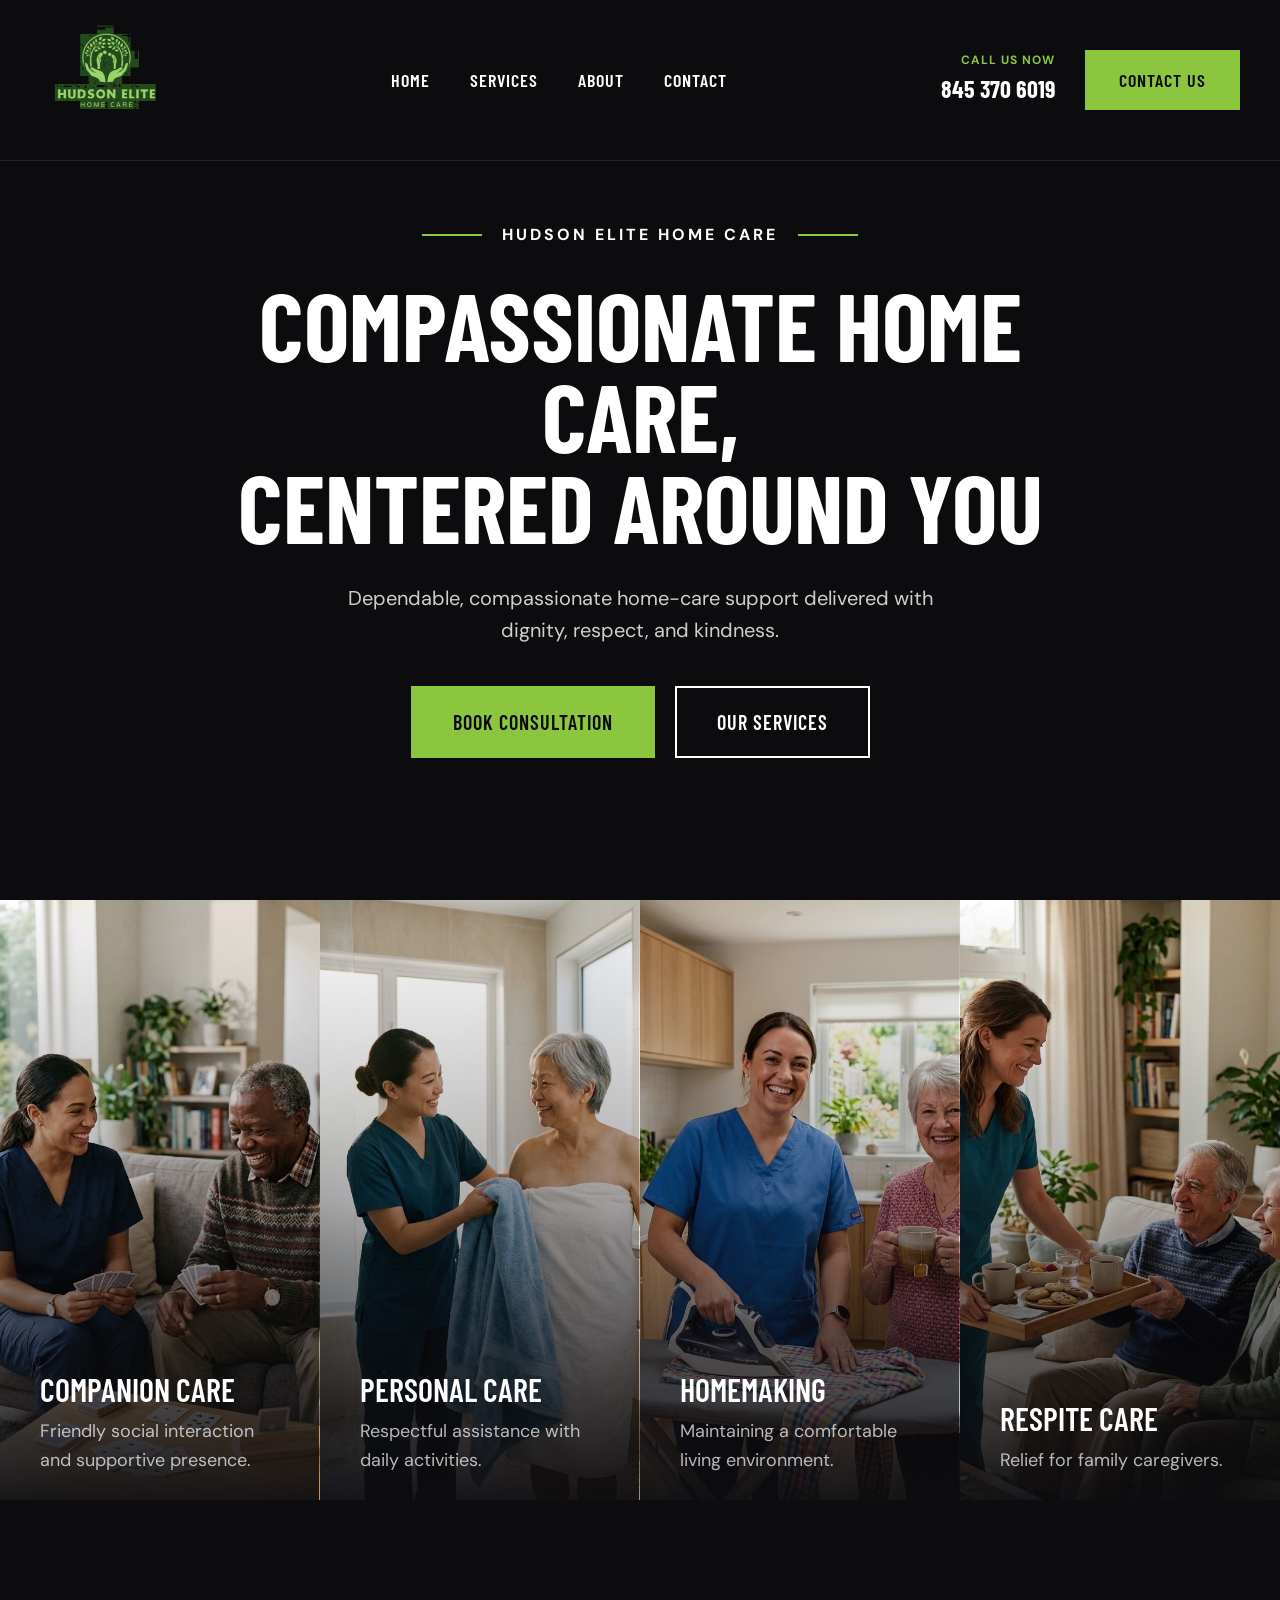
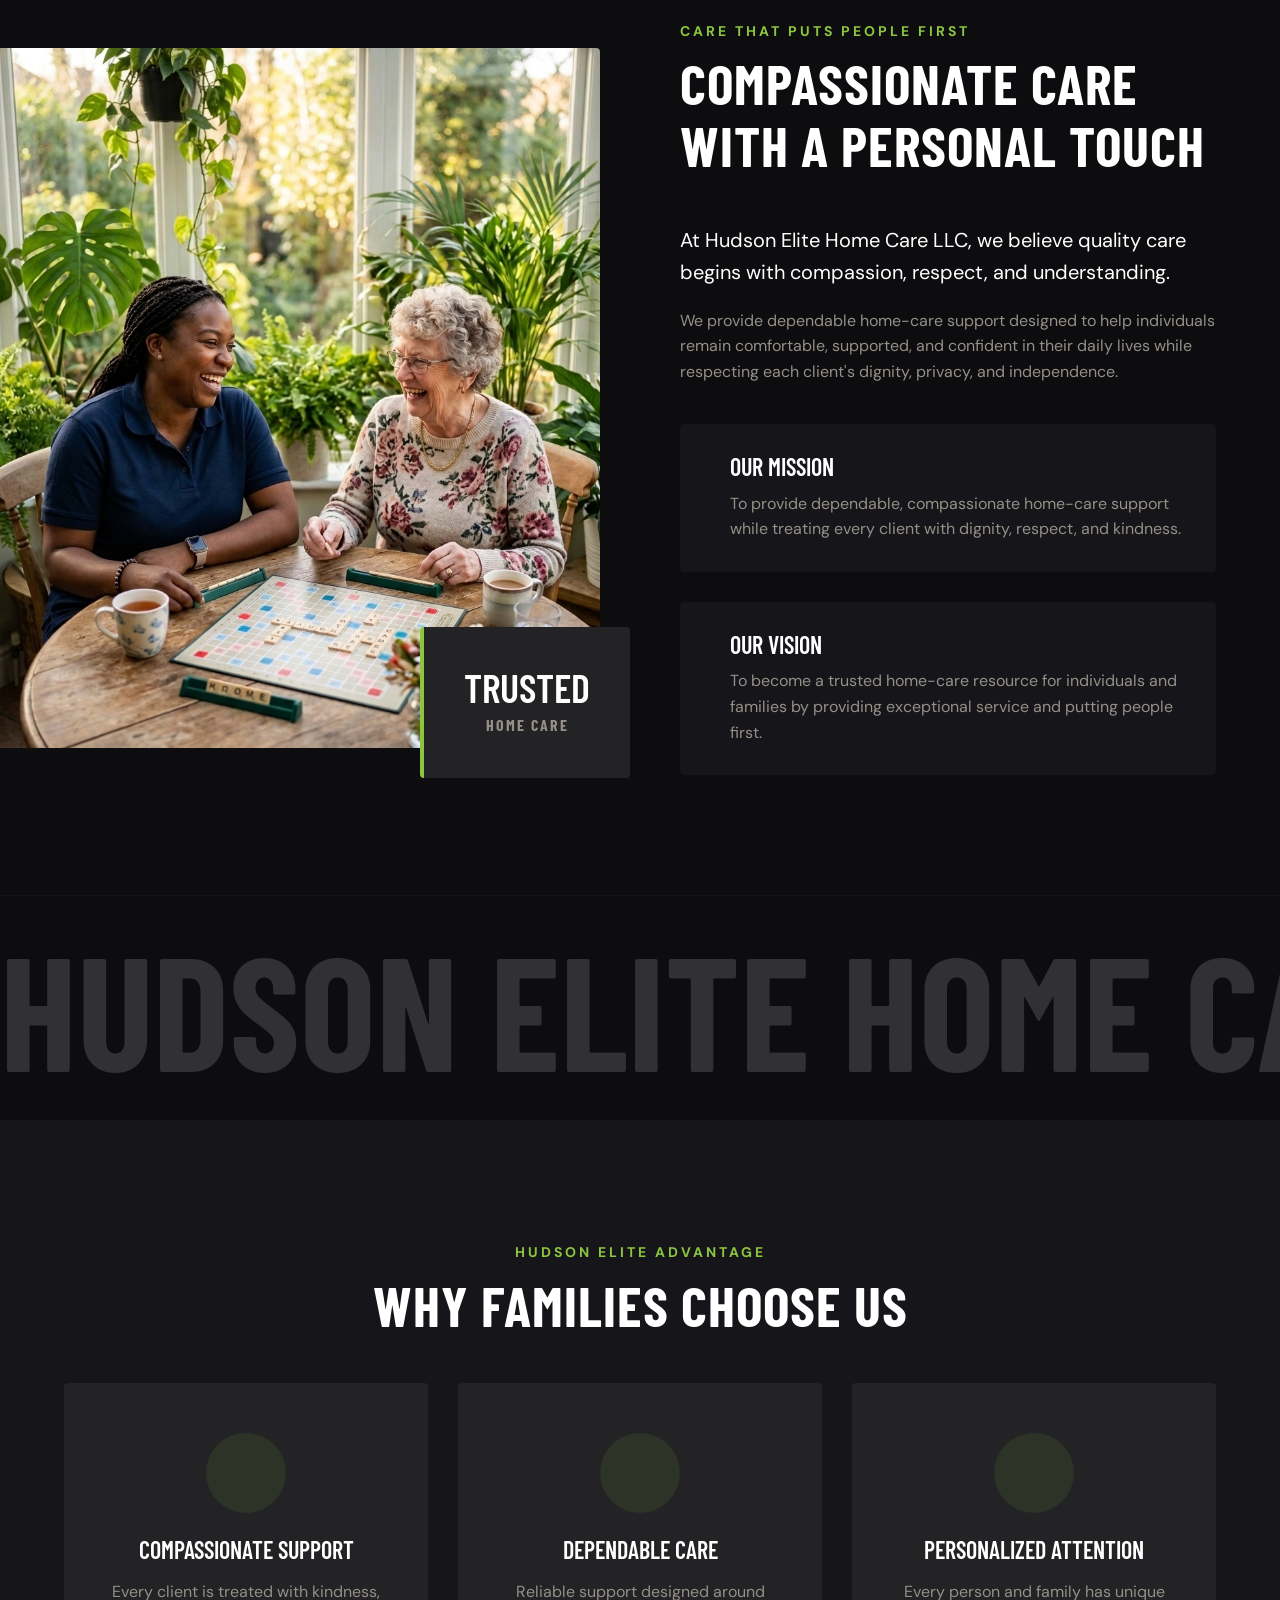
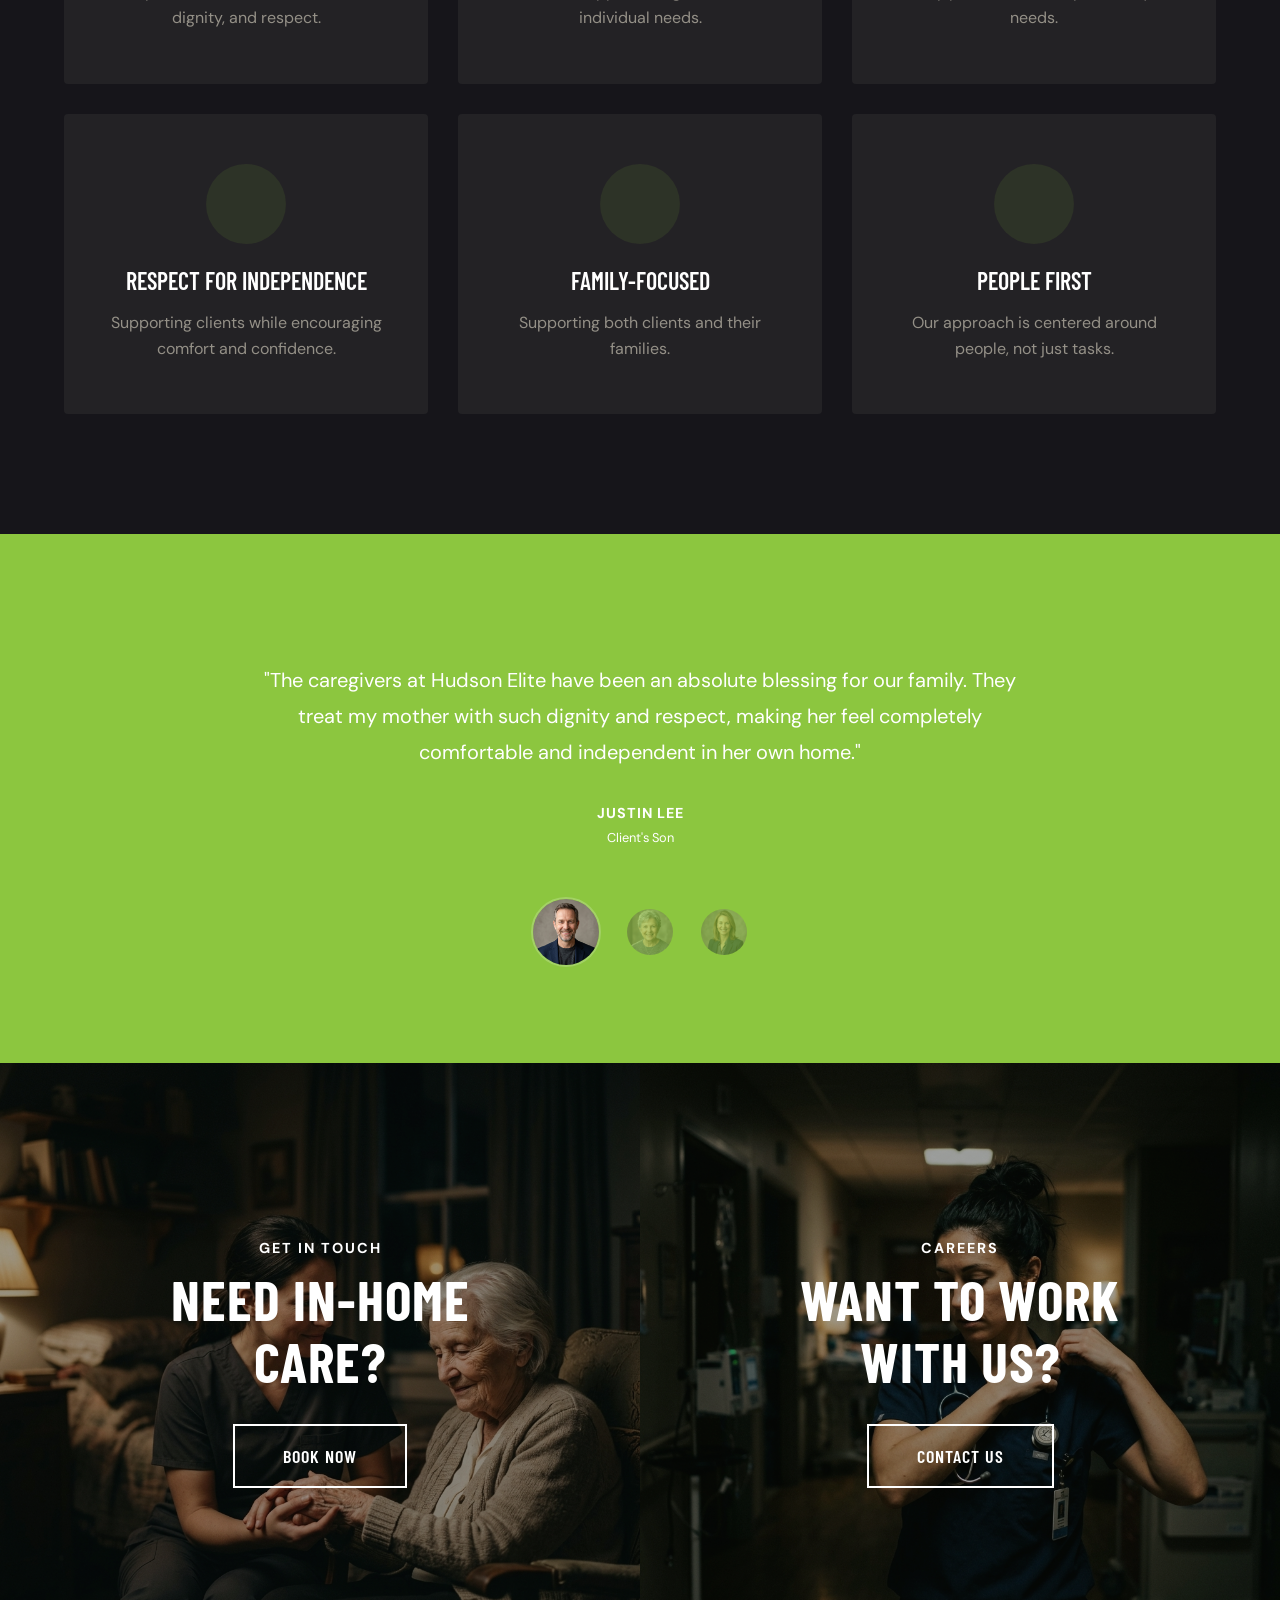
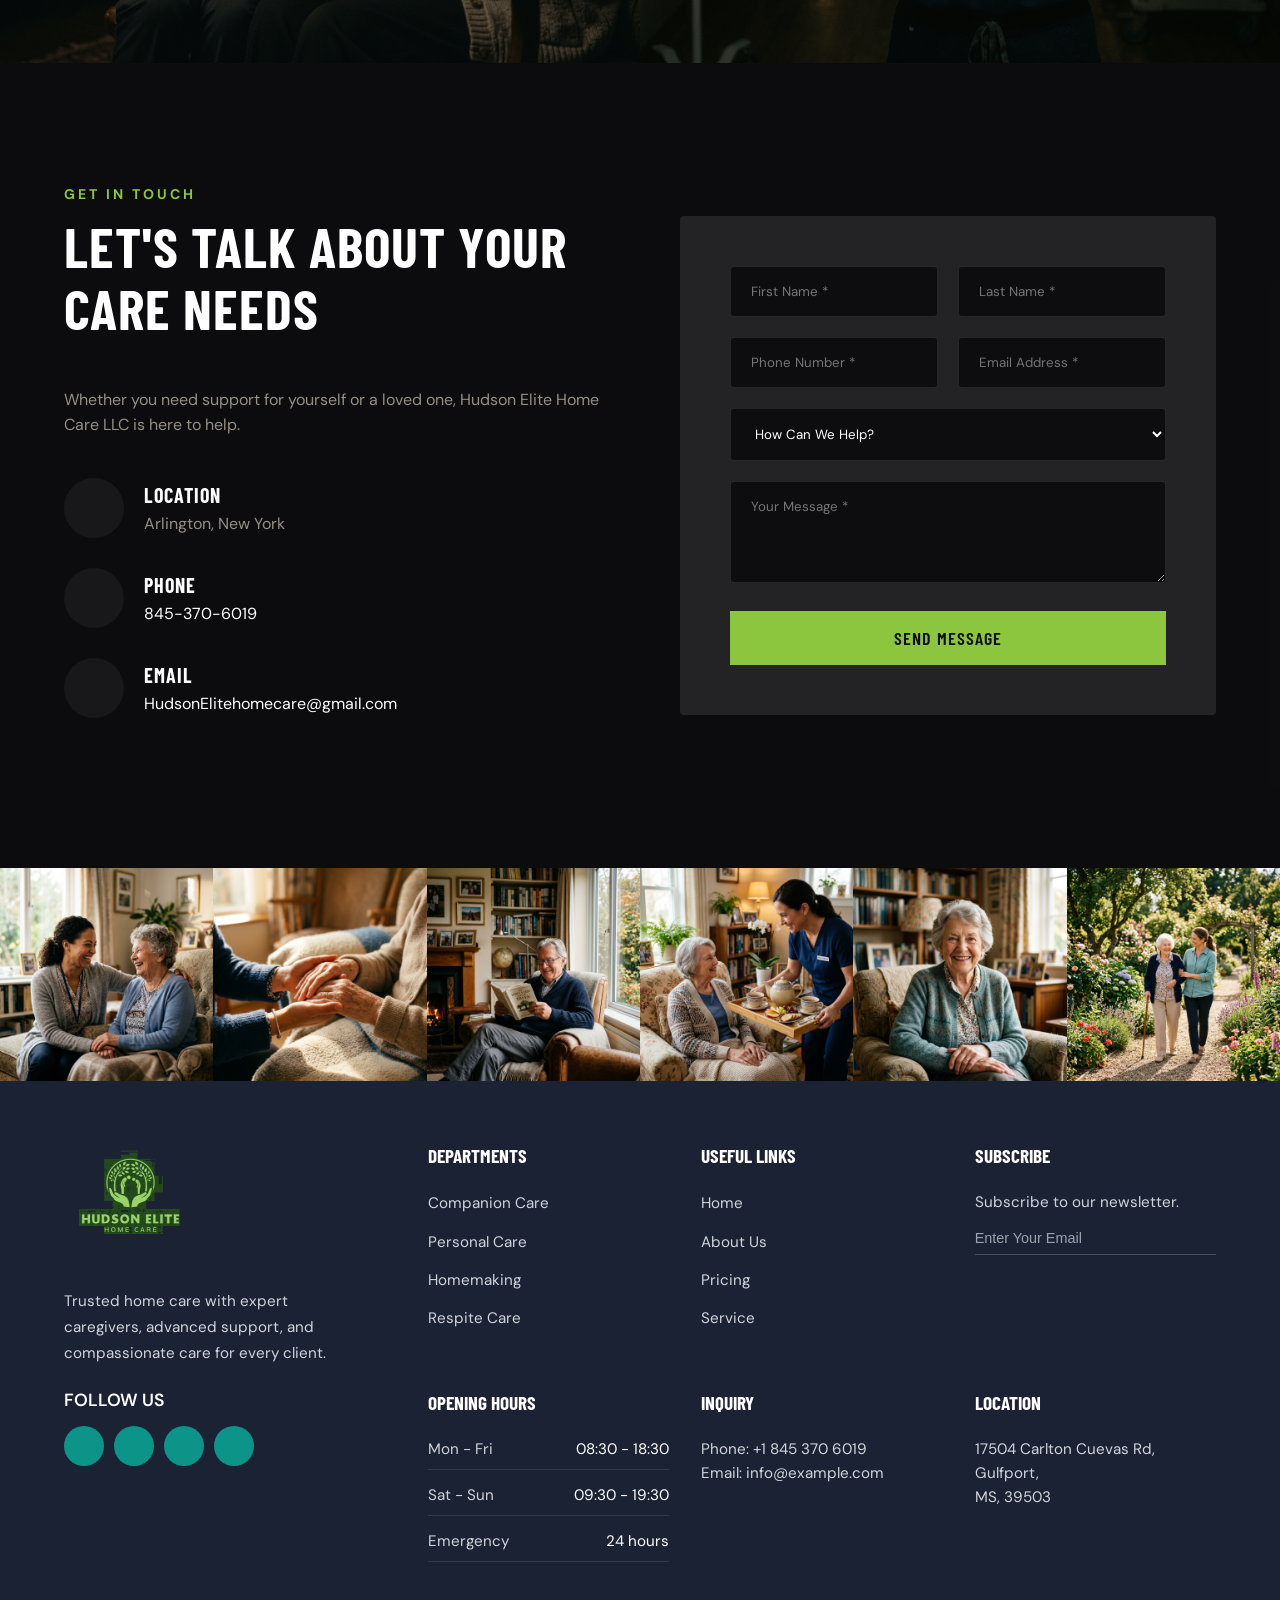
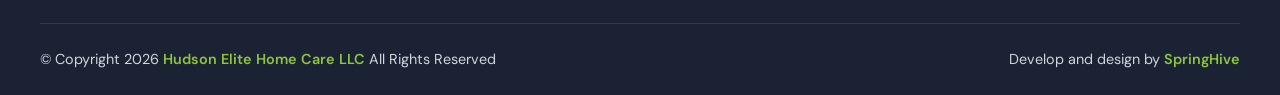
==== index.html @ 3d3ab8ef "Complete redesign of homepage" ====
<!DOCTYPE html>
<html lang="en" class="dark-theme">
<head>
    <meta charset="UTF-8">
    <meta name="viewport" content="width=device-width, initial-scale=1.0">
    <title>Hudson Elite Home Care LLC</title>
    <link rel="preconnect" href="https://fonts.googleapis.com">
    <link rel="preconnect" href="https://fonts.gstatic.com" crossorigin>
    <!-- Using Barlow Condensed for headings and DM Sans for body like DetailX -->
    <link href="https://fonts.googleapis.com/css2?family=Barlow+Condensed:wght@500;600;700&family=DM+Sans:wght@400;500;700&display=swap" rel="stylesheet">
    <link rel='stylesheet' href='https://cdn-uicons.flaticon.com/uicons-regular-rounded/css/uicons-regular-rounded.css'>
    <link rel='stylesheet' href='https://cdn-uicons.flaticon.com/uicons-brands/css/uicons-brands.css'>
    <link rel="stylesheet" href="styles.css">
</head>
<body>

    <!-- 1. HEADER (Dark Theme) -->
    <header class="site-header">
        <div class="header-inner">
            <div class="logo">
                <img src="images/logo.png" alt="Hudson Elite Home Care Logo" class="site-logo">
            </div>
            
            <nav class="main-nav">
                <ul>
                    <li><a href="#home">HOME</a></li>
                    <li><a href="#services">SERVICES</a></li>
                    <li><a href="#about">ABOUT</a></li>
                    <li><a href="#contact">CONTACT</a></li>
                </ul>
            </nav>

            <div class="header-action">
                <div class="phone-block">
                    <span class="phone-label">CALL US NOW</span>
                    <a href="tel:+18453706019" class="phone-number">845 370 6019</a>
                </div>
                <a href="#contact" class="btn btn-accent">CONTACT US</a>
            </div>
        </div>
    </header>

    <!-- 2. HERO SECTION (Dark Video Background) -->
    <section class="hero-section" id="home">
        <div class="hero-bg">
            <video autoplay loop muted playsinline class="hero-video" poster="https://images.unsplash.com/photo-1576765608535-5f04d1e3f289?ixlib=rb-4.0.3&auto=format&fit=crop&w=2000&q=80">
                <source src="https://assets.mixkit.co/videos/preview/mixkit-nurse-checking-on-senior-woman-in-wheelchair-10705-large.mp4" type="video/mp4">
            </video>
            <div class="hero-overlay"></div>
        </div>
        


        <div class="hero-content container text-center">
            <div class="hero-subtitle-block">
                <div class="line"></div>
                <span class="hero-badge">HUDSON ELITE HOME CARE</span>
                <div class="line"></div>
            </div>
            <h1 class="hero-title">COMPASSIONATE HOME CARE,<br>CENTERED AROUND YOU</h1>
            <p class="hero-desc">Dependable, compassionate home-care support delivered with dignity, respect, and kindness.</p>
            <div class="hero-btns">
                <a href="#contact" class="btn btn-accent btn-large">BOOK CONSULTATION</a>
                <a href="#services" class="btn btn-outline btn-large">OUR SERVICES</a>
            </div>
        </div>
    </section>

    <!-- 3. SERVICES (Edge-to-Edge Grid from Image) -->
    <section class="services-grid-section" id="services">
        <a href="#contact" class="service-box" style="background-image: url('images/companion-care-cards.jpg')">
            <div class="service-box-overlay"></div>
            <div class="service-box-content">
                <h3 class="service-title">COMPANION CARE</h3>
                <p class="service-desc">Friendly social interaction and supportive presence.</p>
            </div>
            <div class="service-icon-corner"><i class="fi fi-rr-arrow-right"></i></div>
        </a>
        <a href="#contact" class="service-box" style="background-image: url('images/personal-care-towel.jpg')">
            <div class="service-box-overlay"></div>
            <div class="service-box-content">
                <h3 class="service-title">PERSONAL CARE</h3>
                <p class="service-desc">Respectful assistance with daily activities.</p>
            </div>
            <div class="service-icon-corner"><i class="fi fi-rr-arrow-right"></i></div>
        </a>
        <a href="#contact" class="service-box" style="background-image: url('images/homemaking-ironing.jpg')">
            <div class="service-box-overlay"></div>
            <div class="service-box-content">
                <h3 class="service-title">HOMEMAKING</h3>
                <p class="service-desc">Maintaining a comfortable living environment.</p>
            </div>
            <div class="service-icon-corner"><i class="fi fi-rr-arrow-right"></i></div>
        </a>
        <a href="#contact" class="service-box" style="background-image: url('images/respite-care-serving.jpg')">
            <div class="service-box-overlay"></div>
            <div class="service-box-content">
                <h3 class="service-title">RESPITE CARE</h3>
                <p class="service-desc">Relief for family caregivers.</p>
            </div>
            <div class="service-icon-corner"><i class="fi fi-rr-arrow-right"></i></div>
        </a>
    </section>

    <!-- 4. ABOUT & INTRO (Dark Overlapping Layout) -->
    <section class="about-section" id="about">
        <div class="marquee-bg marquee-right opacity-low">
            <span>PUTTING PEOPLE FIRST &middot; PUTTING PEOPLE FIRST &middot; </span>
        </div>
        <div class="container about-container">
            <div class="about-images">
                <div class="img-main">
                    <img src="images/about-care-scrabble.jpg" alt="Caregiver with client playing a game">
                </div>
                <div class="img-accent badge-box">
                    <i class="fi fi-rr-badge-check"></i>
                    <h4>TRUSTED</h4>
                    <p>HOME CARE</p>
                </div>
            </div>
            <div class="about-content">
                <div class="section-heading">
                    <span class="subheading text-accent">CARE THAT PUTS PEOPLE FIRST</span>
                    <h2>COMPASSIONATE CARE WITH A PERSONAL TOUCH</h2>
                </div>
                <p class="lead-text">At Hudson Elite Home Care LLC, we believe quality care begins with compassion, respect, and understanding.</p>
                <p>We provide dependable home-care support designed to help individuals remain comfortable, supported, and confident in their daily lives while respecting each client's dignity, privacy, and independence.</p>
                
                <div class="mission-vision">
                    <div class="mv-block">
                        <i class="fi fi-rr-target text-accent"></i>
                        <div>
                            <h4>OUR MISSION</h4>
                            <p>To provide dependable, compassionate home-care support while treating every client with dignity, respect, and kindness.</p>
                        </div>
                    </div>
                    <div class="mv-block">
                        <i class="fi fi-rr-eye text-accent"></i>
                        <div>
                            <h4>OUR VISION</h4>
                            <p>To become a trusted home-care resource for individuals and families by providing exceptional service and putting people first.</p>
                        </div>
                    </div>
                </div>
            </div>
        </div>
    </section>

    <!-- STANDALONE MARQUEE -->
    <section class="marquee-standalone-section">
        <div class="marquee-standalone-content">
            HUDSON ELITE HOME CARE LLC &nbsp;&nbsp;&middot;&nbsp;&nbsp; HUDSON ELITE HOME CARE LLC &nbsp;&nbsp;&middot;&nbsp;&nbsp; HUDSON ELITE HOME CARE LLC &nbsp;&nbsp;&middot;&nbsp;&nbsp; HUDSON ELITE HOME CARE LLC &nbsp;&nbsp;&middot;&nbsp;&nbsp; HUDSON ELITE HOME CARE LLC &nbsp;&nbsp;&middot;&nbsp;&nbsp; HUDSON ELITE HOME CARE LLC &nbsp;&nbsp;&middot;&nbsp;&nbsp; HUDSON ELITE HOME CARE LLC &nbsp;&nbsp;&middot;&nbsp;&nbsp; HUDSON ELITE HOME CARE LLC &nbsp;&nbsp;&middot;&nbsp;&nbsp;
        </div>
    </section>

    <!-- 5. WHY CHOOSE US (Dark Grid) -->
    <section class="why-choose-section">
        <div class="container">
            <div class="section-heading text-center">
                <span class="subheading text-accent">HUDSON ELITE ADVANTAGE</span>
                <h2>WHY FAMILIES CHOOSE US</h2>
            </div>
            <div class="features-grid-dark">
                <div class="feature-card-dark">
                    <div class="feature-icon"><i class="fi fi-rr-heart"></i></div>
                    <h4>COMPASSIONATE SUPPORT</h4>
                    <p>Every client is treated with kindness, dignity, and respect.</p>
                </div>
                <div class="feature-card-dark">
                    <div class="feature-icon"><i class="fi fi-rr-shield-check"></i></div>
                    <h4>DEPENDABLE CARE</h4>
                    <p>Reliable support designed around individual needs.</p>
                </div>
                <div class="feature-card-dark">
                    <div class="feature-icon"><i class="fi fi-rr-user-add"></i></div>
                    <h4>PERSONALIZED ATTENTION</h4>
                    <p>Every person and family has unique needs.</p>
                </div>
                <div class="feature-card-dark">
                    <div class="feature-icon"><i class="fi fi-rr-user"></i></div>
                    <h4>RESPECT FOR INDEPENDENCE</h4>
                    <p>Supporting clients while encouraging comfort and confidence.</p>
                </div>
                <div class="feature-card-dark">
                    <div class="feature-icon"><i class="fi fi-rr-users"></i></div>
                    <h4>FAMILY-FOCUSED</h4>
                    <p>Supporting both clients and their families.</p>
                </div>
                <div class="feature-card-dark">
                    <div class="feature-icon"><i class="fi fi-rr-star"></i></div>
                    <h4>PEOPLE FIRST</h4>
                    <p>Our approach is centered around people, not just tasks.</p>
                </div>
            </div>
        </div>
    </section>

    <!-- TESTIMONIALS SECTION -->
    <section class="testimonials-section">
        <div class="container" style="position: relative;">
            <button class="testimonial-nav-btn testimonial-prev" onclick="changeTestimonial(-1)"><i class="fi fi-rr-arrow-left"></i></button>
            <button class="testimonial-nav-btn testimonial-next" onclick="changeTestimonial(1)"><i class="fi fi-rr-arrow-right"></i></button>
            
            <div class="testimonial-container">
                <div class="testimonial-quote-icon" style="color: #ffffff;">
                    <i class="fi fi-rr-quote-right"></i>
                </div>
                
                <div id="testimonial-items">
                    <div class="testimonial-item active" data-index="0">
                        <p class="testimonial-text">"The caregivers at Hudson Elite have been an absolute blessing for our family. They treat my mother with such dignity and respect, making her feel completely comfortable and independent in her own home."</p>
                        <div class="testimonial-author">JUSTIN LEE</div>
                        <div class="testimonial-role">Client's Son</div>
                    </div>
                    <div class="testimonial-item" data-index="1">
                        <p class="testimonial-text">"I couldn't have asked for better support. The personalized attention and genuine compassion I receive every single day has truly improved my quality of life."</p>
                        <div class="testimonial-author">MARGARET STONE</div>
                        <div class="testimonial-role">Client</div>
                    </div>
                    <div class="testimonial-item" data-index="2">
                        <p class="testimonial-text">"Finding reliable home care was overwhelming until we found Hudson Elite. Their team is incredibly professional, dependable, and they always put the needs of the client first."</p>
                        <div class="testimonial-author">SARAH JENKINS</div>
                        <div class="testimonial-role">Family Member</div>
                    </div>
                </div>

                <div class="testimonial-avatars">
                    <img src="images/avatar1.jpg" alt="Justin Lee" class="testimonial-avatar active" onclick="setTestimonial(0)">
                    <img src="images/avatar2.jpg" alt="Margaret Stone" class="testimonial-avatar" onclick="setTestimonial(1)">
                    <img src="images/avatar3.jpg" alt="Sarah Jenkins" class="testimonial-avatar" onclick="setTestimonial(2)">
                </div>
            </div>
        </div>
    </section>

    <!-- NEW: SPLIT CTA SECTION -->
    <section class="split-cta-section">
        <div class="split-cta-block" style="background-image: url('images/split-cta-care.jpg');">
            <div class="split-cta-content">
                <span class="subheading">GET IN TOUCH</span>
                <h2>NEED IN-HOME CARE?</h2>
                <a href="#contact" class="btn btn-outline">BOOK NOW</a>
            </div>
        </div>
        <div class="split-cta-block" style="background-image: url('images/split-cta-careers.jpg');">
            <div class="split-cta-content">
                <span class="subheading">CAREERS</span>
                <h2>WANT TO WORK WITH US?</h2>
                <a href="#contact" class="btn btn-outline">CONTACT US</a>
            </div>
        </div>
    </section>

    <!-- 6. CONTACT & CTA -->
    <section class="contact-section" id="contact">
        <div class="contact-bg-overlay"></div>
        <div class="container contact-container">
            <div class="contact-info-block">
                <div class="section-heading">
                    <span class="subheading text-accent">GET IN TOUCH</span>
                    <h2>LET'S TALK ABOUT YOUR CARE NEEDS</h2>
                </div>
                <p>Whether you need support for yourself or a loved one, Hudson Elite Home Care LLC is here to help.</p>
                
                <ul class="contact-list">
                    <li>
                        <i class="fi fi-rr-marker text-accent"></i>
                        <div>
                            <strong>LOCATION</strong>
                            <span>Arlington, New York</span>
                        </div>
                    </li>
                    <li>
                        <i class="fi fi-rr-phone-call text-accent"></i>
                        <div>
                            <strong>PHONE</strong>
                            <a href="tel:+18453706019">845-370-6019</a>
                        </div>
                    </li>
                    <li>
                        <i class="fi fi-rr-envelope text-accent"></i>
                        <div>
                            <strong>EMAIL</strong>
                            <a href="mailto:HudsonElitehomecare@gmail.com">HudsonElitehomecare@gmail.com</a>
                        </div>
                    </li>
                </ul>
            </div>
            
            <div class="contact-form-block">
                <form class="dark-form" onsubmit="event.preventDefault();">
                    <div class="form-row">
                        <input type="text" placeholder="First Name *" required>
                        <input type="text" placeholder="Last Name *" required>
                    </div>
                    <div class="form-row">
                        <input type="tel" placeholder="Phone Number *" required>
                        <input type="email" placeholder="Email Address *" required>
                    </div>
                    <select required>
                        <option value="" disabled selected>How Can We Help?</option>
                        <option value="companion">Companion Care</option>
                        <option value="personal">Personal Care Assistance</option>
                        <option value="homemaking">Homemaking</option>
                        <option value="respite">Respite Care</option>
                        <option value="other">Other</option>
                    </select>
                    <textarea placeholder="Your Message *" rows="4" required></textarea>
                    <button type="submit" class="btn btn-accent btn-full">SEND MESSAGE</button>
                </form>
            </div>
        </div>
    </section>

    <!-- SOCIAL GALLERY -->
    <section class="ig-gallery-section">
        <img src="images/ig1.jpg" alt="Home Care Lifestyle 1">
        <img src="images/ig2.jpg" alt="Home Care Lifestyle 2">
        <img src="images/ig3.jpg" alt="Home Care Lifestyle 3">
        <img src="images/ig4.jpg" alt="Home Care Lifestyle 4">
        <img src="images/ig5.jpg" alt="Home Care Lifestyle 5">
        <img src="images/ig6.jpg" alt="Home Care Lifestyle 6">
    </section>

    <!-- 7. FOOTER -->
    <footer class="site-footer-new">
        <div class="container footer-main-wrapper">
            <div class="footer-left-col">
                <div class="logo">
                    <img src="images/logo.png" alt="Hudson Elite Home Care Logo" class="site-logo">
                </div>
                <p class="footer-desc">Trusted home care with expert caregivers, advanced support, and compassionate care for every client.</p>
                
                <div class="footer-social-section">
                    <h4>Follow us</h4>
                    <div class="footer-socials">
                        <a href="#"><i class="fi fi-brands-facebook"></i></a>
                        <a href="#"><i class="fi fi-brands-twitter"></i></a>
                        <a href="#"><i class="fi fi-brands-instagram"></i></a>
                        <a href="#"><i class="fi fi-brands-linkedin"></i></a>
                    </div>
                </div>
            </div>
            
            <div class="footer-right-col">
                <!-- Row 1 -->
                <div class="footer-grid-top">
                    <div class="footer-widget">
                        <h4>Departments</h4>
                        <ul>
                            <li><a href="#services">Companion Care</a></li>
                            <li><a href="#services">Personal Care</a></li>
                            <li><a href="#services">Homemaking</a></li>
                            <li><a href="#services">Respite Care</a></li>
                        </ul>
                    </div>
                    <div class="footer-widget">
                        <h4>Useful Links</h4>
                        <ul>
                            <li><a href="#home">Home</a></li>
                            <li><a href="#about">About Us</a></li>
                            <li><a href="#services">Pricing</a></li>
                            <li><a href="#contact">Service</a></li>
                        </ul>
                    </div>
                    <div class="footer-widget subscribe-widget">
                        <h4>Subscribe</h4>
                        <p>Subscribe to our newsletter.</p>
                        <form class="footer-subscribe-form">
                            <input type="email" placeholder="Enter Your Email" required>
                            <button type="submit"><i class="fi fi-rr-paper-plane text-accent"></i></button>
                        </form>
                    </div>
                </div>
                
                <!-- Row 2 -->
                <div class="footer-grid-bottom">
                    <div class="footer-widget">
                        <h4>Opening Hours</h4>
                        <ul class="hours-list">
                            <li>Mon - Fri <span>08:30 - 18:30</span></li>
                            <li>Sat - Sun <span>09:30 - 19:30</span></li>
                            <li>Emergency <span>24 hours</span></li>
                        </ul>
                    </div>
                    <div class="footer-widget">
                        <h4>Inquiry</h4>
                        <p>Phone: +1 845 370 6019</p>
                        <p>Email: info@example.com</p>
                    </div>
                    <div class="footer-widget">
                        <h4>Location</h4>
                        <p>17504 Carlton Cuevas Rd, Gulfport,<br>MS, 39503</p>
                    </div>
                </div>
            </div>
        </div>
        
        <div class="footer-bottom-bar container">
            <div class="copyright">
                &copy; Copyright 2026 <span class="text-accent">Hudson Elite Home Care LLC</span> All Rights Reserved
            </div>
            <div class="developer">
                Develop and design by <a href="https://springhive.co/" target="_blank" class="text-accent">SpringHive</a>
            </div>
        </div>
    </footer>

    <script src="script.js"></script>
</body>
</html>
---- styles.css ----
/* 
  Hudson Elite Home Care LLC - Dark Theme
  Inspired by DetailX Car Detailing Theme
*/

:root {
    /* DetailX-inspired Dark Theme Colors */
    --bg-main: #0D0C0F;       /* Very Dark Grey/Black */
    --bg-secondary: #16151A;  /* Slightly lighter dark grey */
    --bg-tertiary: #232225;   /* Lighter grey for cards */
    
    --color-accent: #8CC63F;  /* Hudson Elite Green */
    --color-accent-hover: #7AB52E;
    
    --text-main: #FFFFFF;
    --text-muted: #949087;    /* Warm grey text from DetailX */
    --text-dark: #18171A;
    
    /* Typography */
    --font-heading: 'Barlow Condensed', sans-serif;
    --font-body: 'DM Sans', sans-serif;
    
    --transition: all 0.3s ease;
}

* { margin: 0; padding: 0; box-sizing: border-box; }

html {
    scroll-behavior: smooth;
}

body {
    background-color: var(--bg-main);
    color: var(--text-muted);
    font-family: var(--font-body);
    line-height: 1.6;
    overflow-x: hidden;
}

h1, h2, h3, h4, h5, h6 {
    font-family: var(--font-heading);
    color: var(--text-main);
    text-transform: uppercase;
    line-height: 1.1;
    margin-bottom: 1rem;
}

a {
    text-decoration: none;
    color: var(--text-main);
    transition: var(--transition);
}

img, video { max-width: 100%; height: auto; }
ul { list-style: none; }

.container {
    max-width: 1200px;
    margin: 0 auto;
    padding: 0 24px;
}

.text-center { text-align: center; }
.text-accent { color: var(--color-accent) !important; }

/* Typography Scale */
h2 { font-size: 3.5rem; font-weight: 700; letter-spacing: 1px; }
h3 { font-size: 2rem; font-weight: 600; }
h4 { font-size: 1.5rem; font-weight: 600; }

.subheading {
    display: block;
    font-family: var(--font-body);
    font-size: 0.875rem;
    font-weight: 700;
    letter-spacing: 3px;
    text-transform: uppercase;
    margin-bottom: 10px;
}

.section-heading {
    margin-bottom: 3rem;
}

/* Buttons */
.btn {
    display: inline-block;
    padding: 14px 32px;
    font-family: var(--font-heading);
    font-size: 1.125rem;
    font-weight: 600;
    letter-spacing: 1px;
    text-transform: uppercase;
    cursor: pointer;
    transition: var(--transition);
    border: 2px solid transparent;
}

.btn-accent {
    background-color: var(--color-accent);
    color: var(--bg-main);
}
.btn-accent:hover {
    background-color: var(--color-accent-hover);
    color: var(--bg-main);
}

.btn-outline {
    background-color: transparent;
    border-color: var(--text-main);
    color: var(--text-main);
}
.btn-outline:hover {
    background-color: var(--text-main);
    color: var(--bg-main);
}

.btn-large { padding: 18px 40px; font-size: 1.25rem; }
.btn-full { width: 100%; text-align: center; }


/* 1. HEADER */
.site-header {
    position: absolute;
    top: 0; left: 0; width: 100%;
    z-index: 100;
    padding: 20px 0;
    background: transparent;
    border-bottom: 1px solid rgba(255,255,255,0.1);
}

.header-inner {
    max-width: 1400px;
    margin: 0 auto;
    padding: 0 40px;
    display: flex;
    justify-content: space-between;
    align-items: center;
}

.logo {
    display: flex;
    align-items: center;
    gap: 12px;
}
.logo i { font-size: 2.5rem; }
.logo-title {
    display: block;
    font-family: var(--font-heading);
    font-size: 1.75rem;
    font-weight: 700;
    color: var(--text-main);
    line-height: 1;
}
.logo-subtitle {
    display: block;
    font-size: 0.75rem;
    font-weight: 700;
    letter-spacing: 2px;
}

.main-nav ul { display: flex; gap: 40px; }
.main-nav a {
    font-family: var(--font-heading);
    font-size: 1.125rem;
    font-weight: 600;
    letter-spacing: 1px;
}
.main-nav a:hover { color: var(--color-accent); }

.header-action {
    display: flex;
    align-items: center;
    gap: 30px;
}

.phone-block { text-align: right; }
.phone-label {
    display: block;
    font-size: 0.75rem;
    font-weight: 700;
    color: var(--color-accent);
    letter-spacing: 1px;
}
.phone-number {
    font-family: var(--font-heading);
    font-size: 1.5rem;
    font-weight: 700;
}

/* 2. HERO SECTION */
.hero-section {
    position: relative;
    height: 100vh;
    min-height: 800px;
    display: flex;
    align-items: center;
    justify-content: center;
    overflow: hidden;
}

.hero-bg {
    position: absolute;
    top: 0; left: 0; width: 100%; height: 100%;
    z-index: -2;
}

.hero-video {
    width: 100%; height: 100%;
    object-fit: cover;
}

.hero-overlay {
    position: absolute;
    top: 0; left: 0; width: 100%; height: 100%;
    background: rgba(13, 12, 15, 0.75); /* Dark overlay */
}

/* Marquee Animation */
.marquee-bg {
    position: absolute;
    z-index: -1;
    white-space: nowrap;
    opacity: 0.05;
    font-family: var(--font-heading);
    font-size: 15rem;
    font-weight: 700;
    color: var(--text-main);
    line-height: 1;
    pointer-events: none;
}
.marquee-bg.opacity-low { opacity: 0.03; }

.marquee-left {
    top: 50%;
    transform: translateY(-50%);
    animation: scrollLeft 40s linear infinite;
}

.marquee-right {
    top: 10%;
    animation: scrollRight 40s linear infinite;
}

@keyframes scrollLeft {
    0% { transform: translate(0, -50%); }
    100% { transform: translate(-50%, -50%); }
}

@keyframes scrollRight {
    0% { transform: translate(-50%, 0); }
    100% { transform: translate(0, 0); }
}


.hero-content {
    position: relative;
    z-index: 1;
    max-width: 900px;
    margin-top: 80px;
}

.hero-subtitle-block {
    display: flex;
    align-items: center;
    justify-content: center;
    gap: 20px;
    margin-bottom: 30px;
}

.hero-subtitle-block .line {
    height: 2px;
    width: 60px;
    background-color: var(--color-accent);
}

.hero-badge {
    font-family: var(--font-body);
    font-size: 1rem;
    font-weight: 700;
    letter-spacing: 3px;
    color: var(--text-main);
}

.hero-title {
    font-size: 6rem;
    line-height: 0.95;
    margin-bottom: 30px;
}

.hero-desc {
    font-size: 1.25rem;
    max-width: 600px;
    margin: 0 auto 40px;
    color: rgba(255,255,255,0.8);
}

.hero-btns {
    display: flex;
    justify-content: center;
    gap: 20px;
}

/* 3. SERVICES (Edge-to-Edge) */
.services-grid-section {
    display: grid;
    grid-template-columns: repeat(4, 1fr);
    width: 100%;
}

.service-box {
    position: relative;
    height: 600px;
    background-size: cover;
    background-position: center;
    display: flex;
    flex-direction: column;
    justify-content: flex-end;
    padding: 40px;
    overflow: hidden;
    border-right: 1px solid rgba(255,255,255,0.05);
}

.service-box:last-child { border-right: none; }

.service-box-overlay {
    position: absolute;
    top: 0; left: 0; width: 100%; height: 100%;
    background: linear-gradient(to top, rgba(13,12,15,0.95) 0%, rgba(13,12,15,0.3) 50%, rgba(0,0,0,0) 100%);
    transition: var(--transition);
}

.service-box:hover .service-box-overlay {
    background: linear-gradient(to top, rgba(140,198,63,0.95) 0%, rgba(13,12,15,0.7) 60%, rgba(13,12,15,0.3) 100%);
}

.service-box-content {
    position: relative;
    z-index: 1;
    transform: translateY(15px);
    transition: var(--transition);
}

.service-box:hover .service-box-content {
    transform: translateY(0);
}

.service-title {
    font-size: 2rem;
    margin-bottom: 10px;
}

.service-desc {
    color: rgba(255,255,255,0.7);
    font-size: 1.125rem;
}

.service-icon-corner {
    position: absolute;
    top: 30px; right: 30px;
    width: 50px; height: 50px;
    background: rgba(255,255,255,0.1);
    backdrop-filter: blur(5px);
    border-radius: 50%;
    display: flex;
    justify-content: center;
    align-items: center;
    color: var(--text-main);
    transform: scale(0);
    transition: var(--transition);
}

.service-box:hover .service-icon-corner {
    transform: scale(1);
    background: var(--text-main);
    color: var(--bg-main);
}

/* 4. ABOUT SECTION */
.about-section {
    position: relative;
    padding: 120px 0;
    background-color: var(--bg-main);
    overflow: hidden;
}

.about-container {
    display: flex;
    align-items: center;
    gap: 80px;
}

.about-images {
    flex: 1;
    position: relative;
    min-height: 700px;
}

.img-main {
    position: absolute;
    top: 0;
    right: 0;
    bottom: 0;
    width: calc(50vw - 40px); /* Extends exactly to the left edge of the screen */
}

.img-main img {
    width: 100%;
    height: 100%;
    object-fit: cover;
    border-radius: 0 4px 4px 0;
}

.badge-box {
    position: absolute;
    bottom: -30px;
    right: -30px;
    background: var(--bg-tertiary);
    padding: 40px;
    border-radius: 4px;
    text-align: center;
    border-left: 4px solid var(--color-accent);
}

.badge-box i {
    font-size: 3rem;
    color: var(--color-accent);
    margin-bottom: 15px;
}

.badge-box h4 {
    font-size: 2.5rem;
    margin-bottom: 5px;
    line-height: 1;
}

.badge-box p {
    font-family: var(--font-heading);
    font-weight: 700;
    letter-spacing: 2px;
    margin: 0;
}

.about-content { flex: 1; }

.lead-text {
    font-size: 1.25rem;
    color: var(--text-main);
    margin-bottom: 20px;
}

.mission-vision {
    margin-top: 40px;
    display: flex;
    flex-direction: column;
    gap: 30px;
}

.mv-block {
    display: flex;
    gap: 20px;
    background: var(--bg-secondary);
    padding: 30px;
    border-radius: 4px;
}

.mv-block i { font-size: 2.5rem; }

.mv-block h4 { margin-bottom: 10px; }


/* 5. WHY CHOOSE US */
.why-choose-section {
    padding: 120px 0;
    background-color: var(--bg-secondary);
}

.features-grid-dark {
    display: grid;
    grid-template-columns: repeat(3, 1fr);
    gap: 30px;
}

.feature-card-dark {
    background-color: var(--bg-tertiary);
    padding: 50px 40px;
    border-radius: 4px;
    text-align: center;
    transition: var(--transition);
    border-bottom: 3px solid transparent;
}

.feature-card-dark:hover {
    transform: translateY(-10px);
    border-bottom-color: var(--color-accent);
}

.feature-icon {
    width: 80px; height: 80px;
    margin: 0 auto 24px;
    background: rgba(140, 198, 63, 0.1);
    color: var(--color-accent);
    border-radius: 50%;
    display: flex;
    justify-content: center;
    align-items: center;
    font-size: 2rem;
    transition: var(--transition);
}

.feature-card-dark:hover .feature-icon {
    background: var(--color-accent);
    color: var(--bg-main);
}

/* 6. CONTACT */
.contact-section {
    padding: 120px 0;
    position: relative;
    background-image: url('https://images.unsplash.com/photo-1516302752625-fcc3c50ae61f?ixlib=rb-4.0.3&auto=format&fit=crop&w=1920&q=80');
    background-size: cover;
    background-attachment: fixed;
}

.contact-bg-overlay {
    position: absolute;
    top: 0; left: 0; width: 100%; height: 100%;
    background: rgba(13, 12, 15, 0.9);
}

.contact-container {
    position: relative;
    z-index: 1;
    display: grid;
    grid-template-columns: 1fr 1fr;
    gap: 80px;
    align-items: center;
}

.contact-list { margin-top: 40px; }
.contact-list li {
    display: flex;
    align-items: center;
    gap: 20px;
    margin-bottom: 30px;
}
.contact-list li i {
    width: 60px; height: 60px;
    background: rgba(255,255,255,0.05);
    border-radius: 50%;
    display: flex;
    justify-content: center;
    align-items: center;
    font-size: 1.5rem;
}
.contact-list li strong {
    display: block;
    font-family: var(--font-heading);
    font-size: 1.25rem;
    letter-spacing: 1px;
    color: var(--text-main);
}

.contact-form-block {
    background: var(--bg-tertiary);
    padding: 50px;
    border-radius: 4px;
}

.dark-form .form-row {
    display: grid;
    grid-template-columns: 1fr 1fr;
    gap: 20px;
}

.dark-form input, .dark-form select, .dark-form textarea {
    width: 100%;
    background: var(--bg-main);
    border: 1px solid rgba(255,255,255,0.1);
    color: var(--text-main);
    padding: 16px 20px;
    margin-bottom: 20px;
    font-family: var(--font-body);
    border-radius: 4px;
    outline: none;
    transition: var(--transition);
}

.dark-form input:focus, .dark-form select:focus, .dark-form textarea:focus {
    border-color: var(--color-accent);
}

/* 7. FOOTER */
.site-footer {
    background-color: #08080a;
    padding-top: 80px;
}

.footer-grid {
    display: grid;
    grid-template-columns: 2fr 1fr 1fr;
    gap: 60px;
    margin-bottom: 60px;
}

.footer-brand p {
    margin-top: 20px;
    max-width: 350px;
}

.site-footer h4 {
    margin-bottom: 24px;
    font-size: 1.5rem;
}

.site-footer ul li { margin-bottom: 15px; }
.site-footer ul a:hover { color: var(--color-accent); padding-left: 5px; }

.footer-bottom {
    background: #050506;
    padding: 24px 0;
    font-size: 0.875rem;
}

/* RESPONSIVE */
@media (max-width: 1024px) {
    .hero-title { font-size: 4rem; }
    .services-grid-section { grid-template-columns: repeat(2, 1fr); }
    .about-container { flex-direction: column; }
    .about-images { min-height: 0; width: 100%; margin-bottom: 30px; }
    .img-main { position: relative; width: 100%; height: 500px; }
    .features-grid-dark { grid-template-columns: repeat(2, 1fr); }
    .contact-container { grid-template-columns: 1fr; }
}

@media (max-width: 768px) {
    .main-nav, .phone-block { display: none; }
    .hero-title { font-size: 3rem; }
    .hero-btns { flex-direction: column; }
    .services-grid-section { grid-template-columns: 1fr; }
    .features-grid-dark { grid-template-columns: 1fr; }
    .dark-form .form-row { grid-template-columns: 1fr; }
    .footer-grid { grid-template-columns: 1fr; }
    .badge-box { position: static; margin-top: 20px; }
}
/* ---------------------------------------------------- */
/* SPLIT CTA SECTION */
/* ---------------------------------------------------- */
.split-cta-section {
    display: flex;
    width: 100%;
    height: 600px;
}

.split-cta-block {
    flex: 1;
    position: relative;
    background-size: cover;
    background-position: center;
    display: flex;
    align-items: center;
    justify-content: center;
    text-align: center;
    padding: 2rem;
    overflow: hidden;
}

.split-cta-block::before {
    content: '';
    position: absolute;
    top: 0; left: 0; width: 100%; height: 100%;
    background: rgba(10, 15, 12, 0.4); /* Reduced opacity */
    z-index: 1;
    transition: background 0.4s ease;
}

.split-cta-block:hover::before {
    background: rgba(10, 15, 12, 0.2); /* Lighter on hover */
}

.split-cta-content {
    position: relative;
    z-index: 2;
    max-width: 400px;
}

.split-cta-content .subheading {
    display: block;
    font-size: 0.9rem;
    font-weight: 700;
    letter-spacing: 2px;
    margin-bottom: 0.5rem;
    color: #ffffff;
    text-transform: uppercase;
}

.split-cta-content h2 {
    font-size: 3.5rem;
    line-height: 1.1;
    margin-bottom: 2rem;
    color: #ffffff;
    text-transform: uppercase;
}

.split-cta-content .btn-outline {
    border: 2px solid #ffffff;
    color: #ffffff;
    padding: 1rem 3rem;
    background: transparent;
    transition: all 0.3s ease;
}

.split-cta-content .btn-outline:hover {
    background: #ffffff;
    color: var(--dark-bg);
}

@media (max-width: 768px) {
    .split-cta-section {
        flex-direction: column;
        height: auto;
    }
    .split-cta-block {
        height: 400px;
    }
    .split-cta-content h2 {
        font-size: 2.5rem;
    }
}
/* ---------------------------------------------------- */
/* STANDALONE MARQUEE SECTION */
/* ---------------------------------------------------- */
.marquee-standalone-section {
    width: 100%;
    overflow: hidden;
    padding: 2rem 0;
    background: var(--dark-bg);
    display: flex;
    align-items: center;
    border-top: 1px solid rgba(255, 255, 255, 0.03);
    border-bottom: 1px solid rgba(255, 255, 255, 0.03);
}

.marquee-standalone-content {
    white-space: nowrap;
    font-family: var(--font-heading);
    font-size: 10rem;
    font-weight: 700;
    color: rgba(255, 255, 255, 0.15); /* Very subtle dark grey text */
    text-transform: uppercase;
    animation: scrollTextLeft 50s linear infinite;
    display: inline-block;
    line-height: 1;
}

@keyframes scrollTextLeft {
    0% { transform: translateX(0); }
    100% { transform: translateX(-50%); }
}

@media (max-width: 768px) {
    .marquee-standalone-content {
        font-size: 5rem;
    }
}
/* ---------------------------------------------------- */
/* TESTIMONIALS SECTION */
/* ---------------------------------------------------- */
.testimonials-section {
    background: #8cc63f; /* Brand green background */
    padding: 6rem 2rem;
    position: relative;
}

.testimonial-container {
    max-width: 800px;
    margin: 0 auto;
    text-align: center;
    position: relative;
}

.testimonial-quote-icon {
    color: var(--accent-red, #e60000); /* Use red or brand accent */
    font-size: 2.5rem;
    margin-bottom: 2rem;
}

.testimonial-item {
    display: none;
    animation: fadeIn 0.5s ease;
}

.testimonial-item.active {
    display: block;
}

.testimonial-text {
    font-size: 1.25rem;
    line-height: 1.8;
    color: #ffffff;
    margin-bottom: 2rem;
}

.testimonial-author {
    font-weight: 700;
    font-size: 0.9rem;
    color: #ffffff;
    text-transform: uppercase;
    letter-spacing: 1px;
    margin-bottom: 0.2rem;
}

.testimonial-role {
    font-size: 0.8rem;
    color: #ffffff;
    margin-bottom: 3rem;
}

.testimonial-avatars {
    display: flex;
    justify-content: center;
    align-items: center;
    gap: 1.5rem;
}

.testimonial-avatar {
    width: 50px;
    height: 50px;
    border-radius: 50%;
    object-fit: cover;
    opacity: 0.4;
    cursor: pointer;
    transition: all 0.3s ease;
    border: 2px solid transparent;
}

.testimonial-avatar:hover {
    opacity: 0.7;
}

.testimonial-avatar.active {
    width: 70px;
    height: 70px;
    opacity: 1;
    border-color: rgba(255, 255, 255, 0.2);
}

.testimonial-nav-btn {
    position: absolute;
    top: 50%;
    transform: translateY(-50%);
    background: transparent;
    border: none;
    color: #ffffff;
    font-size: 1.5rem;
    cursor: pointer;
    padding: 1rem;
    opacity: 1;
    transition: opacity 0.3s;
}

.testimonial-nav-btn:hover {
    opacity: 1;
}

.testimonial-prev { left: 0; }
.testimonial-next { right: 0; }

@media (max-width: 900px) {
    .testimonial-prev { left: -1rem; }
    .testimonial-next { right: -1rem; }
}

@media (max-width: 600px) {
    .testimonial-nav-btn { display: none; } /* Hide arrows on very small screens, use avatars instead */
}

@keyframes fadeIn {
    from { opacity: 0; transform: translateY(10px); }
    to { opacity: 1; transform: translateY(0); }
}
/* ---------------------------------------------------- */
/* INSTAGRAM GALLERY SECTION */
/* ---------------------------------------------------- */
.ig-gallery-section {
    position: relative;
    width: 100%;
    overflow: hidden;
    display: grid;
    grid-template-columns: repeat(6, 1fr);
    line-height: 0;
}

.ig-gallery-section img {
    width: 100%;
    height: auto;
    object-fit: cover;
    aspect-ratio: 1 / 1;
    display: block;
    transition: filter 0.3s ease;
    cursor: pointer;
}

.ig-gallery-section img:hover {
    filter: brightness(0.7);
}

.ig-gallery-badges {
    position: absolute;
    top: 50%;
    left: 50%;
    transform: translate(-50%, -50%);
    display: flex;
    flex-direction: column;
    gap: 15px;
    z-index: 10;
}

.ig-gallery-badge {
    width: 50px;
    height: 50px;
    background: #1c1c1c;
    border-radius: 50%;
    display: flex;
    align-items: center;
    justify-content: center;
    color: #ffffff;
    font-size: 1.25rem;
    cursor: pointer;
    transition: transform 0.3s ease, background 0.3s ease;
    text-decoration: none;
}

.ig-gallery-badge:hover {
    transform: scale(1.1);
    background: #000000;
}

@media (max-width: 900px) {
    .ig-gallery-section {
        grid-template-columns: repeat(3, 1fr);
    }
}

@media (max-width: 500px) {
    .ig-gallery-section {
        grid-template-columns: repeat(2, 1fr);
    }
    .ig-gallery-badge {
        width: 40px;
        height: 40px;
        font-size: 1rem;
    }
}
/* ---------------------------------------------------- */
/* NEW FOOTER STYLES */
/* ---------------------------------------------------- */
.site-footer-new {
    background: #1b2234;
    color: #ffffff;
    padding: 4rem 0 0;
    font-family: var(--font-body);
}

.footer-main-wrapper {
    display: flex;
    gap: 4rem;
    padding-bottom: 3rem;
}

.footer-left-col {
    flex: 0 0 300px;
}

.footer-left-col .logo-title {
    color: #ffffff;
}

.footer-desc {
    margin: 1.5rem 0;
    font-size: 0.95rem;
    color: #d1d5db;
    line-height: 1.7;
}

.footer-social-section h4 {
    font-size: 1.1rem;
    margin-bottom: 1rem;
    font-family: var(--font-body);
}

.footer-socials {
    display: flex;
    gap: 10px;
}

.footer-socials a {
    display: flex;
    align-items: center;
    justify-content: center;
    width: 40px;
    height: 40px;
    border-radius: 50%;
    background: #0d9488;
    color: #ffffff;
    text-decoration: none;
    transition: transform 0.3s ease, background 0.3s ease;
}

.footer-socials a:hover {
    transform: translateY(-3px);
    background: #0f766e;
}

.footer-right-col {
    flex: 1;
    display: flex;
    flex-direction: column;
    gap: 3rem;
}

.footer-grid-top, .footer-grid-bottom {
    display: grid;
    grid-template-columns: repeat(3, 1fr);
    gap: 2rem;
}

.footer-widget h4 {
    font-size: 1.2rem;
    margin-bottom: 1.5rem;
    color: #ffffff;
    font-weight: 700;
}

.footer-widget ul {
    list-style: none;
    padding: 0;
}

.footer-widget ul li {
    margin-bottom: 0.8rem;
}

.footer-widget ul li a, .footer-widget p {
    color: #d1d5db;
    text-decoration: none;
    font-size: 0.95rem;
    transition: color 0.3s ease;
}

.footer-widget ul li a:hover {
    color: #0d9488;
}

.hours-list li {
    display: flex;
    justify-content: space-between;
    color: #d1d5db;
    font-size: 0.95rem;
    border-bottom: 1px solid rgba(255,255,255,0.1);
    padding-bottom: 0.5rem;
    margin-bottom: 0.5rem;
}

.hours-list li span {
    color: #ffffff;
}

.footer-subscribe-form {
    display: flex;
    border-bottom: 1px solid rgba(255,255,255,0.2);
    margin-top: 1rem;
    padding-bottom: 0.5rem;
}

.footer-subscribe-form input {
    background: transparent;
    border: none;
    color: #ffffff;
    flex: 1;
    font-size: 0.9rem;
    outline: none;
}

.footer-subscribe-form input::placeholder {
    color: #9ca3af;
}

.footer-subscribe-form button {
    background: transparent;
    border: none;
    color: #0d9488;
    cursor: pointer;
    font-size: 1.2rem;
}

.footer-bottom-bar {
    border-top: 1px solid rgba(255,255,255,0.1);
    padding: 1.5rem 0;
    display: flex;
    justify-content: space-between;
    font-size: 0.9rem;
    color: #d1d5db;
}

.footer-bottom-bar a, .footer-bottom-bar .text-accent {
    color: #0d9488;
    text-decoration: none;
    font-weight: 600;
}

@media (max-width: 900px) {
    .footer-main-wrapper {
        flex-direction: column;
    }
    
    .footer-left-col {
        flex: 1 1 auto;
    }
}

@media (max-width: 768px) {
    .footer-grid-top, .footer-grid-bottom {
        grid-template-columns: 1fr;
    }
    
    .footer-bottom-bar {
        flex-direction: column;
        align-items: center;
        text-align: center;
        gap: 1rem;
    }
}
/* ---------------------------------------------------- */
/* LOGO IMAGE STYLES */
/* ---------------------------------------------------- */
.site-logo {
    height: 120px; /* Increased for better readability */
    width: auto;
    object-fit: contain;
    display: block;
}
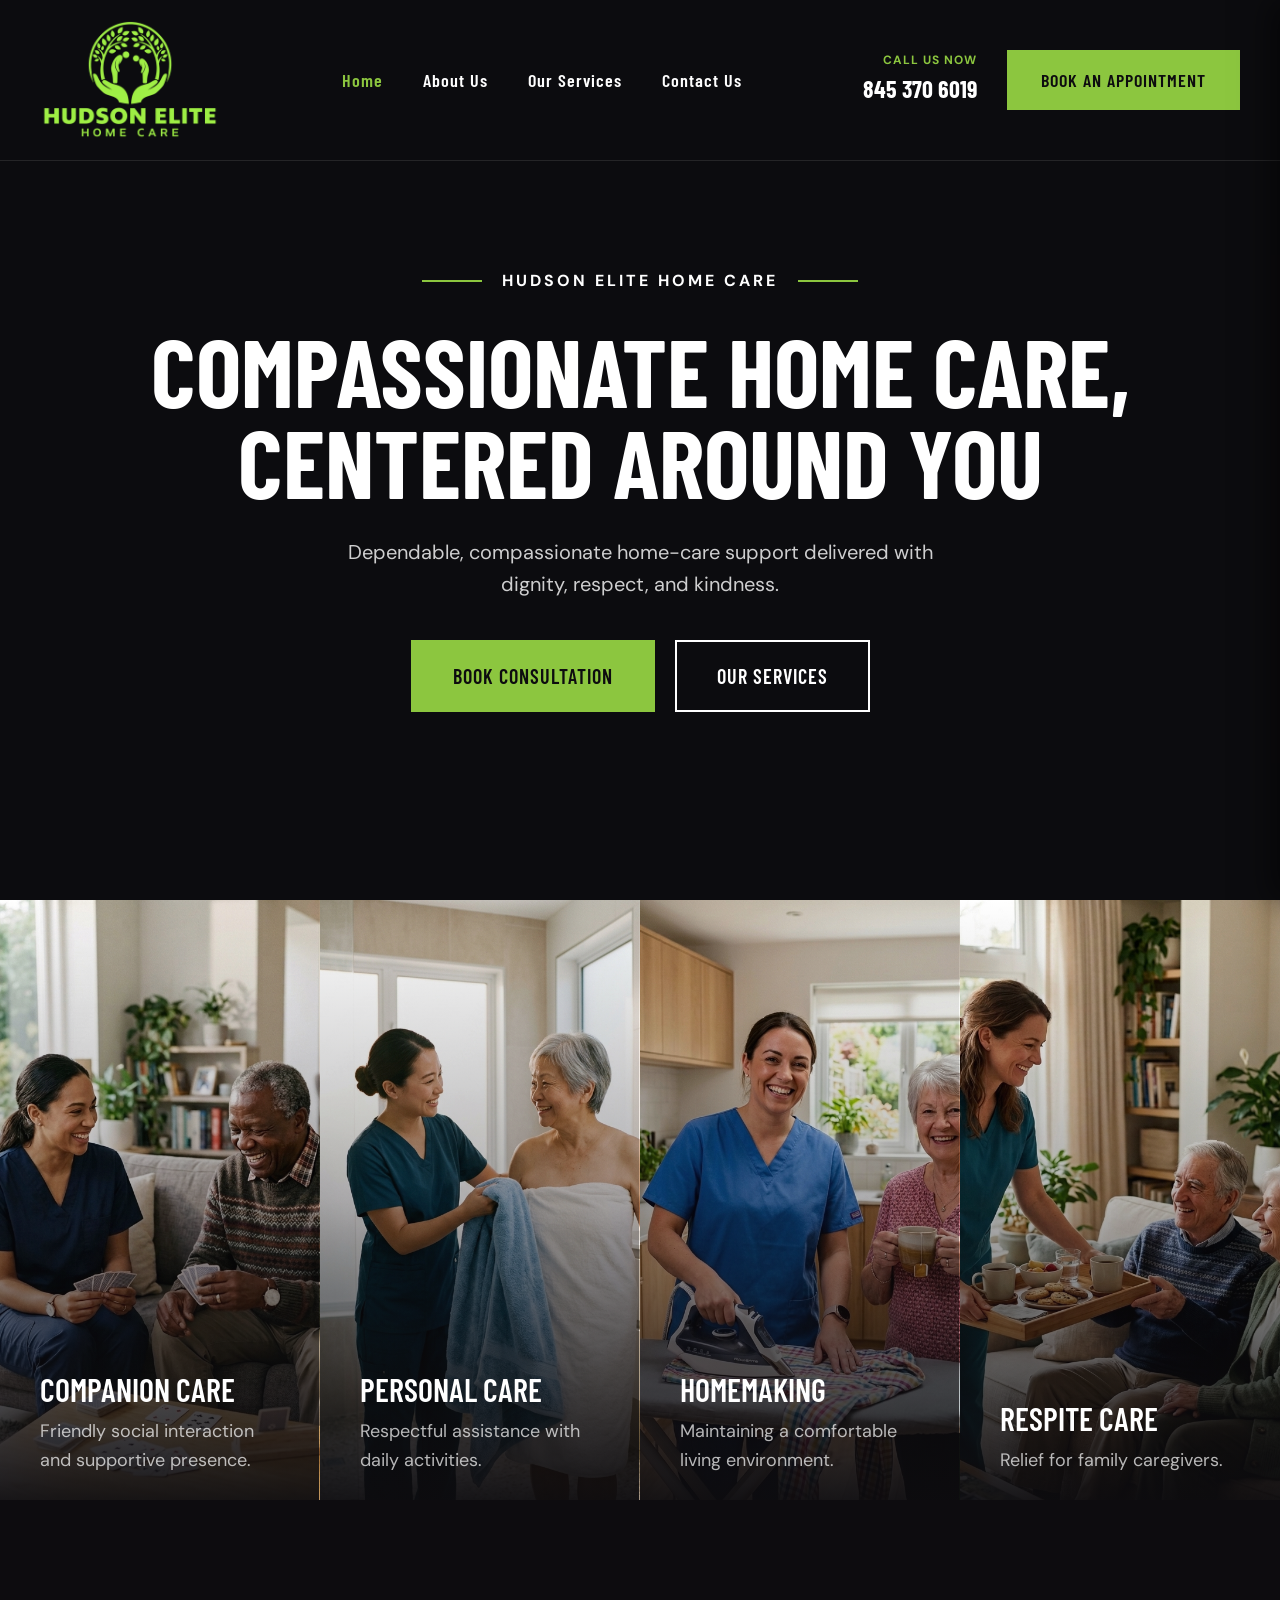
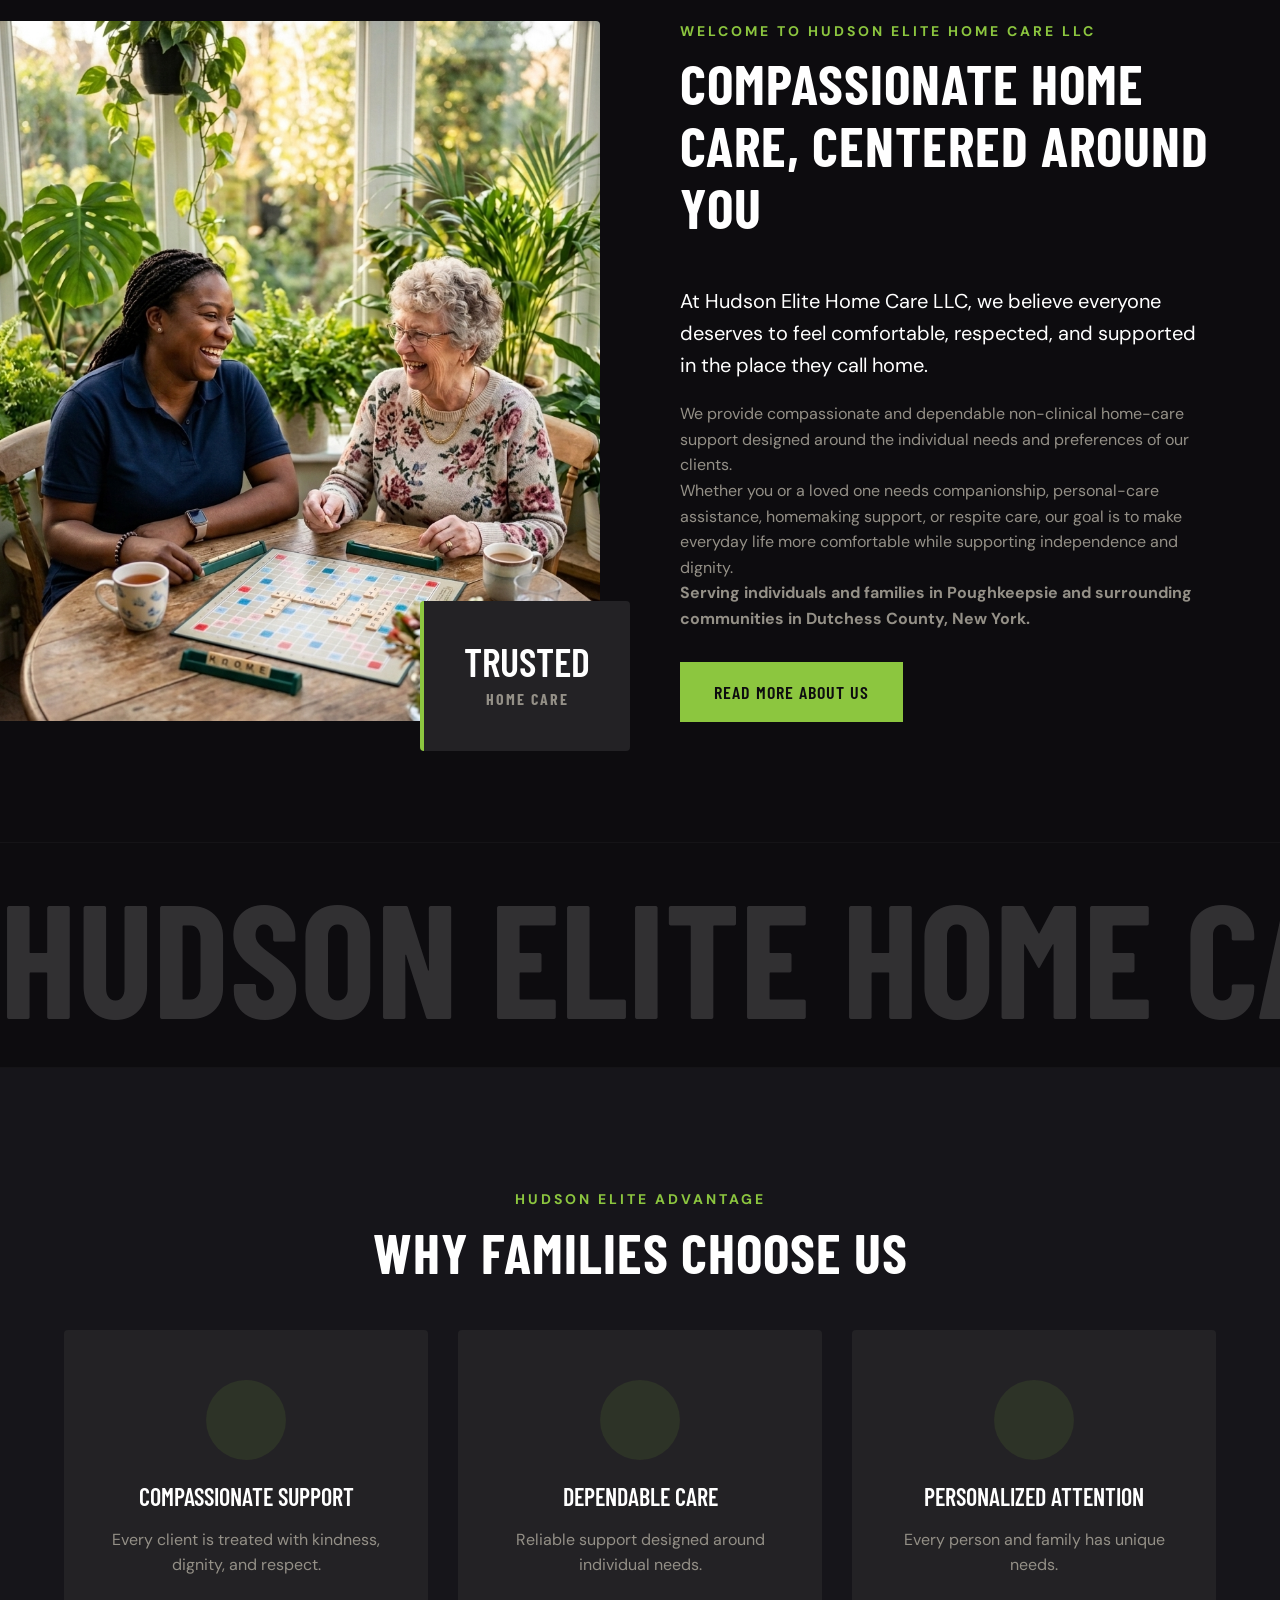
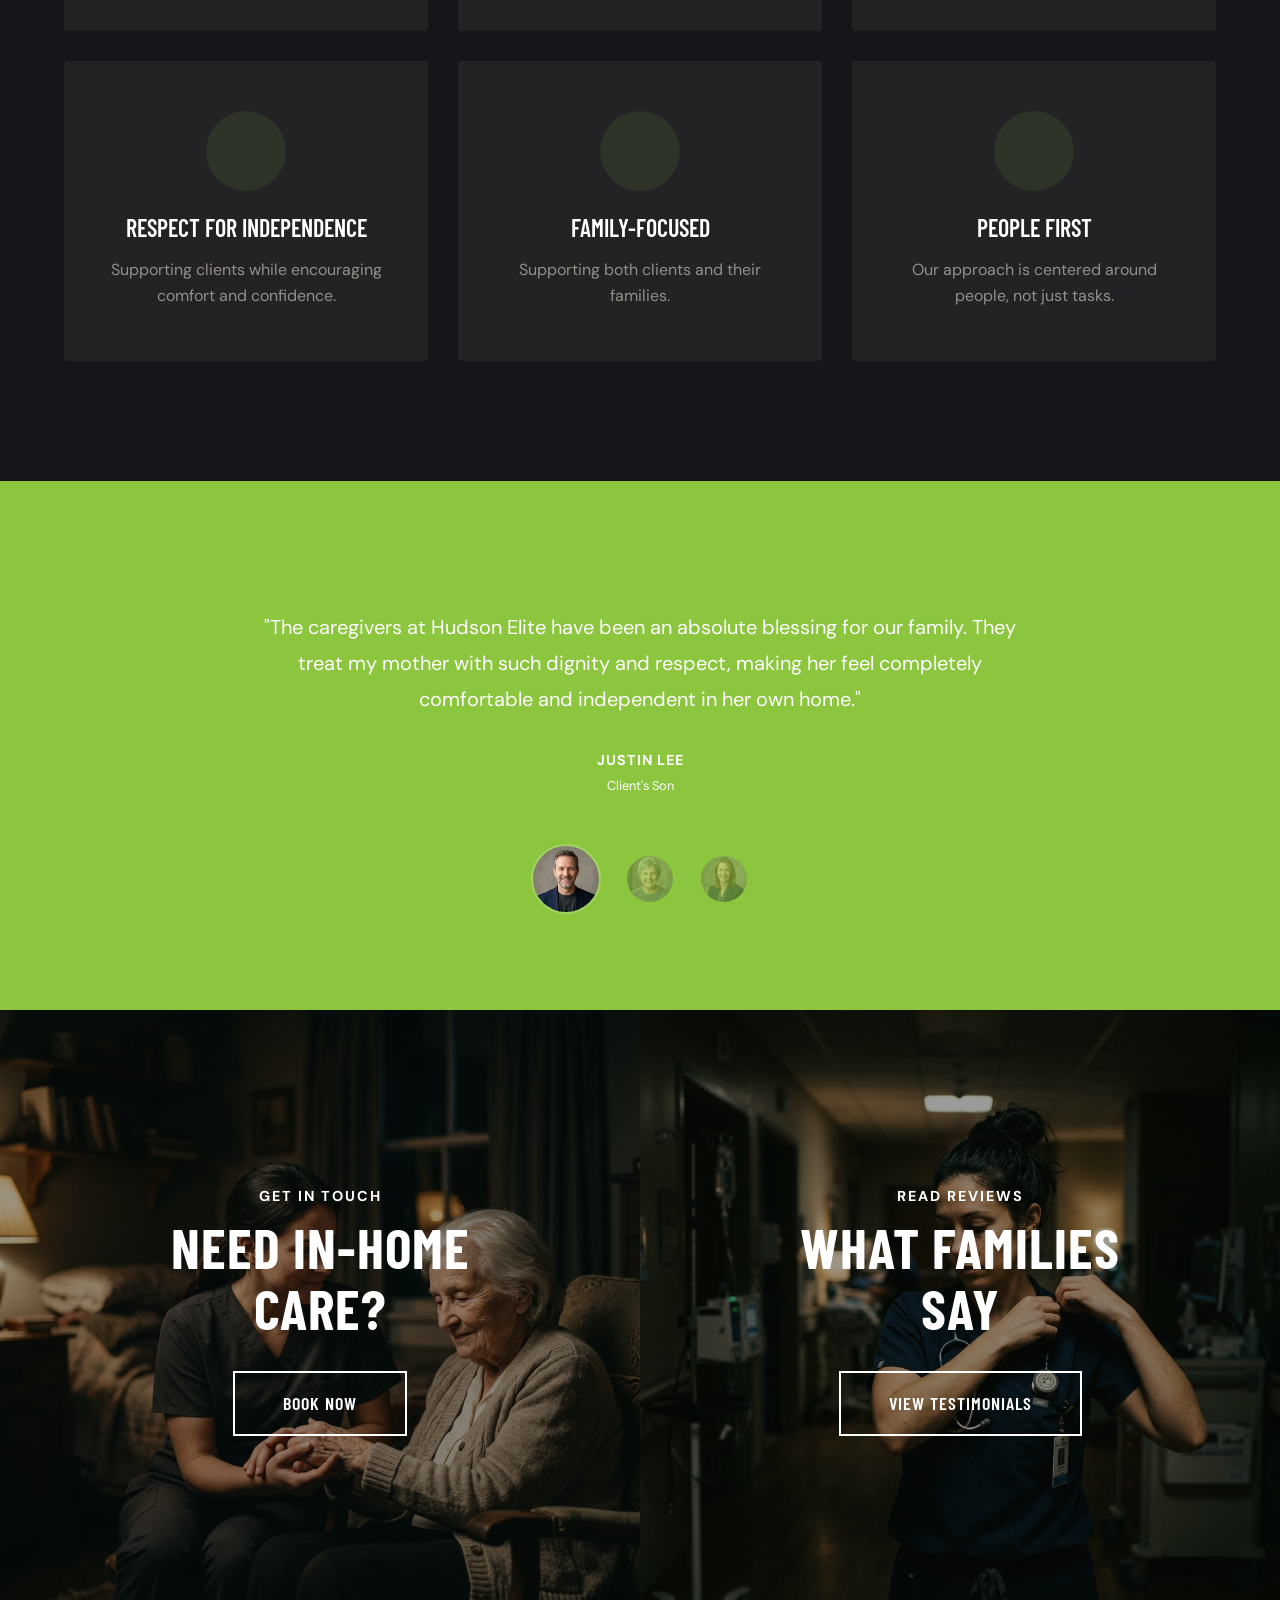
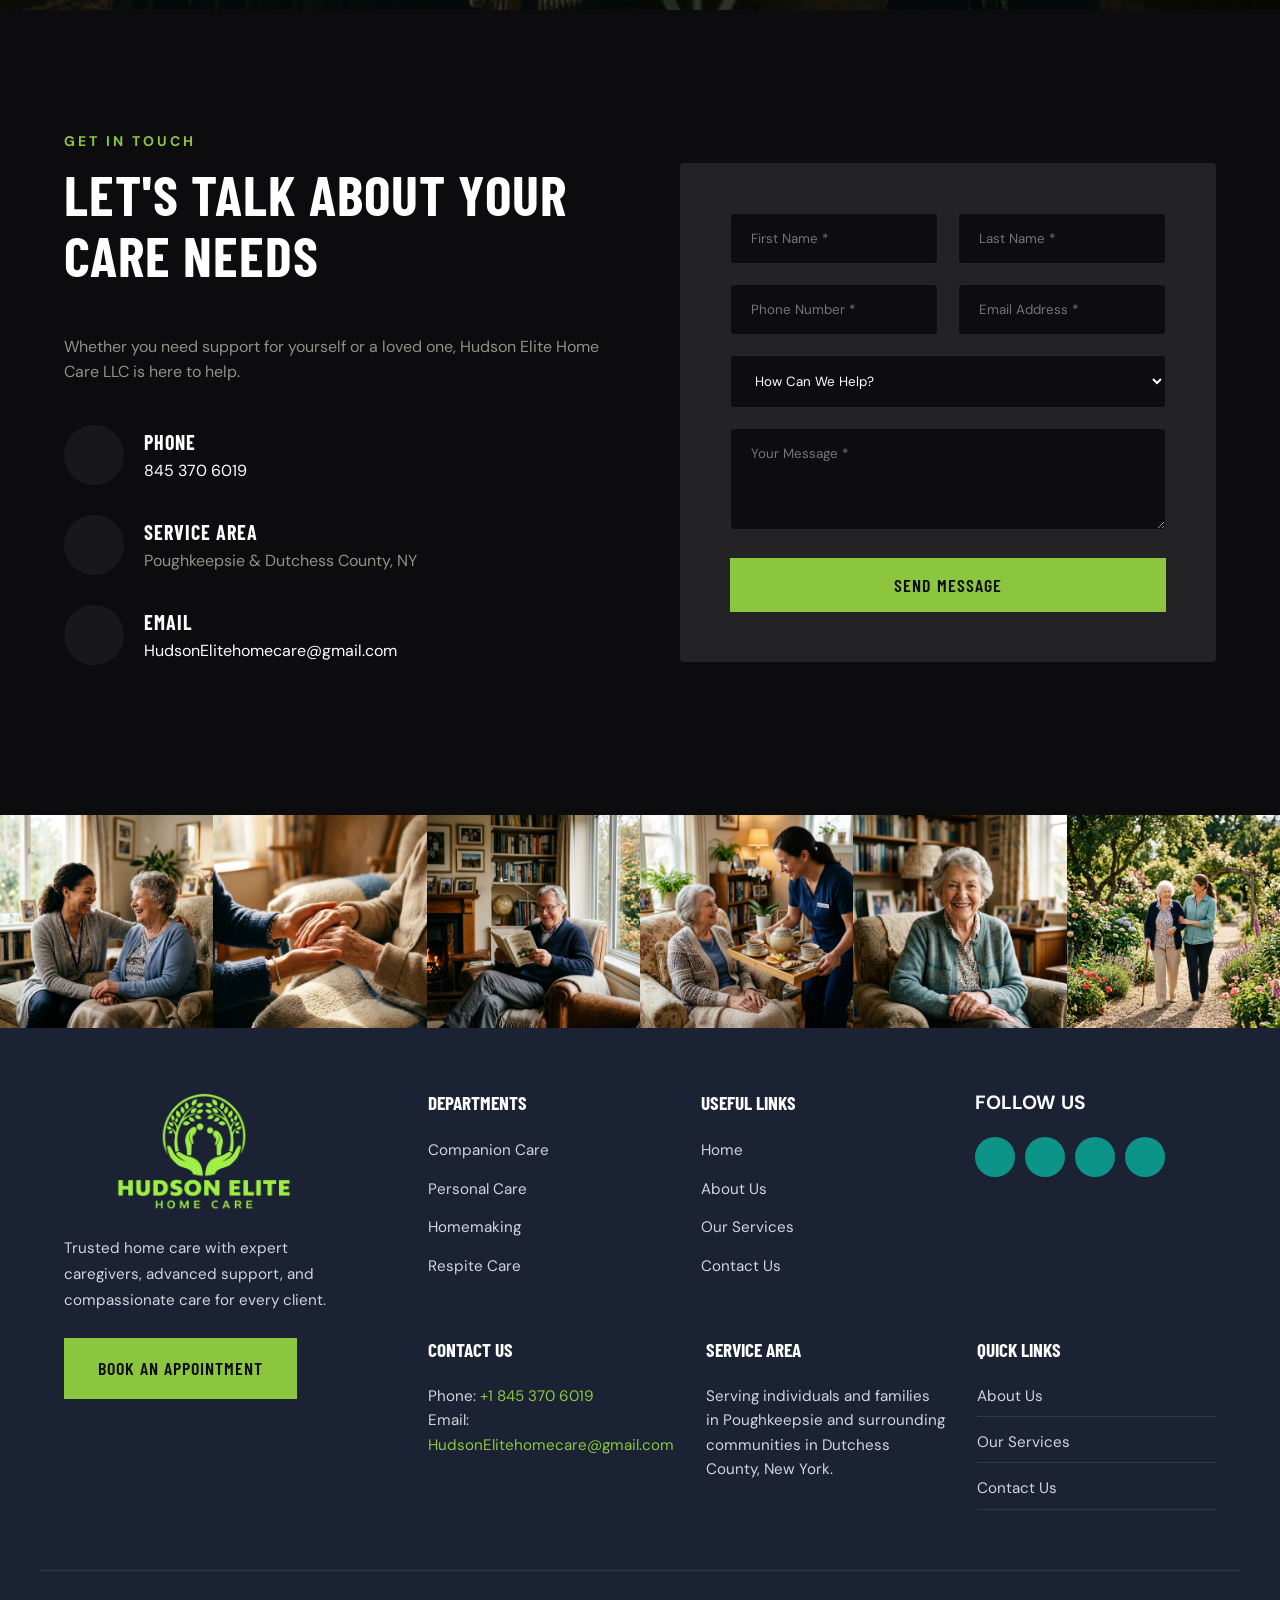
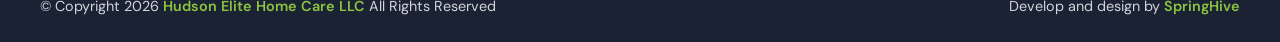
==== commit f90129f2: "Complete website redesign, responsive header, single service pages, linking audit, background image " ====
--- a/index.html
+++ b/index.html
@@ -1,5 +1,6 @@
 <!DOCTYPE html>
 <html lang="en" class="dark-theme">
+
 <head>
     <meta charset="UTF-8">
     <meta name="viewport" content="width=device-width, initial-scale=1.0">
@@ -7,26 +8,29 @@
     <link rel="preconnect" href="https://fonts.googleapis.com">
     <link rel="preconnect" href="https://fonts.gstatic.com" crossorigin>
     <!-- Using Barlow Condensed for headings and DM Sans for body like DetailX -->
-    <link href="https://fonts.googleapis.com/css2?family=Barlow+Condensed:wght@500;600;700&family=DM+Sans:wght@400;500;700&display=swap" rel="stylesheet">
+    <link
+        href="https://fonts.googleapis.com/css2?family=Barlow+Condensed:wght@500;600;700&family=DM+Sans:wght@400;500;700&display=swap"
+        rel="stylesheet">
     <link rel='stylesheet' href='https://cdn-uicons.flaticon.com/uicons-regular-rounded/css/uicons-regular-rounded.css'>
     <link rel='stylesheet' href='https://cdn-uicons.flaticon.com/uicons-brands/css/uicons-brands.css'>
     <link rel="stylesheet" href="styles.css">
 </head>
+
 <body>
 
     <!-- 1. HEADER (Dark Theme) -->
     <header class="site-header">
         <div class="header-inner">
             <div class="logo">
-                <img src="images/logo.png" alt="Hudson Elite Home Care Logo" class="site-logo">
-            </div>
-            
+                <a href="index.html"><img src="images/EntireLogo.png" alt="Hudson Elite Home Care Logo" class="site-logo"></a>
+            </div>
+
             <nav class="main-nav">
                 <ul>
-                    <li><a href="#home">HOME</a></li>
-                    <li><a href="#services">SERVICES</a></li>
-                    <li><a href="#about">ABOUT</a></li>
-                    <li><a href="#contact">CONTACT</a></li>
+                    <li><a href="index.html" class="active-nav">Home</a></li>
+                    <li><a href="about.html">About Us</a></li>
+                    <li><a href="services.html">Our Services</a></li>
+                    <li><a href="contact.html">Contact Us</a></li>
                 </ul>
             </nav>
 
@@ -35,20 +39,48 @@
                     <span class="phone-label">CALL US NOW</span>
                     <a href="tel:+18453706019" class="phone-number">845 370 6019</a>
                 </div>
-                <a href="#contact" class="btn btn-accent">CONTACT US</a>
+                <a href="contact.html" class="btn btn-accent">Book An Appointment</a>
+                <button class="mobile-nav-toggle" id="mobileMenuToggle" aria-label="Toggle Navigation">
+                    <i class="fi fi-rr-menu-burger"></i>
+                </button>
             </div>
         </div>
     </header>
+
+    <!-- MOBILE NAVIGATION OVERLAY -->
+    <div class="mobile-menu-overlay" id="mobileMenu">
+        <div class="mobile-menu-header">
+            <a href="index.html"><img src="images/EntireLogo.png" alt="Hudson Elite Home Care Logo" class="mobile-menu-logo"></a>
+            <button class="mobile-menu-close" id="mobileMenuClose" aria-label="Close Menu">
+                <i class="fi fi-rr-cross"></i>
+            </button>
+        </div>
+        <nav class="mobile-nav-links">
+            <ul>
+                <li><a href="index.html" class="mobile-link active-nav">Home</a></li>
+                <li><a href="about.html" class="mobile-link">About Us</a></li>
+                <li><a href="services.html" class="mobile-link">Our Services</a></li>
+                <li><a href="contact.html" class="mobile-link">Contact Us</a></li>
+            </ul>
+        </nav>
+        <div class="mobile-menu-footer">
+            <a href="tel:+18453706019" class="btn btn-outline btn-full mb-10"><i class="fi fi-rr-phone-call"></i> Call 845 370 6019</a>
+            <a href="contact.html" class="btn btn-accent btn-full">Book An Appointment</a>
+        </div>
+    </div>
 
     <!-- 2. HERO SECTION (Dark Video Background) -->
     <section class="hero-section" id="home">
         <div class="hero-bg">
-            <video autoplay loop muted playsinline class="hero-video" poster="https://images.unsplash.com/photo-1576765608535-5f04d1e3f289?ixlib=rb-4.0.3&auto=format&fit=crop&w=2000&q=80">
-                <source src="https://assets.mixkit.co/videos/preview/mixkit-nurse-checking-on-senior-woman-in-wheelchair-10705-large.mp4" type="video/mp4">
+            <video autoplay loop muted playsinline class="hero-video"
+                poster="https://images.unsplash.com/photo-1576765608535-5f04d1e3f289?ixlib=rb-4.0.3&auto=format&fit=crop&w=2000&q=80">
+                <source
+                    src="https://assets.mixkit.co/videos/preview/mixkit-nurse-checking-on-senior-woman-in-wheelchair-10705-large.mp4"
+                    type="video/mp4">
             </video>
             <div class="hero-overlay"></div>
         </div>
-        
+
 
 
         <div class="hero-content container text-center">
@@ -60,15 +92,15 @@
             <h1 class="hero-title">COMPASSIONATE HOME CARE,<br>CENTERED AROUND YOU</h1>
             <p class="hero-desc">Dependable, compassionate home-care support delivered with dignity, respect, and kindness.</p>
             <div class="hero-btns">
-                <a href="#contact" class="btn btn-accent btn-large">BOOK CONSULTATION</a>
-                <a href="#services" class="btn btn-outline btn-large">OUR SERVICES</a>
+                <a href="contact.html" class="btn btn-accent btn-large">BOOK CONSULTATION</a>
+                <a href="services.html" class="btn btn-outline btn-large">OUR SERVICES</a>
             </div>
         </div>
     </section>
 
     <!-- 3. SERVICES (Edge-to-Edge Grid from Image) -->
     <section class="services-grid-section" id="services">
-        <a href="#contact" class="service-box" style="background-image: url('images/companion-care-cards.jpg')">
+        <a href="companion-care.html" class="service-box" style="background-image: url('images/companion-care-cards.jpg')">
             <div class="service-box-overlay"></div>
             <div class="service-box-content">
                 <h3 class="service-title">COMPANION CARE</h3>
@@ -76,7 +108,7 @@
             </div>
             <div class="service-icon-corner"><i class="fi fi-rr-arrow-right"></i></div>
         </a>
-        <a href="#contact" class="service-box" style="background-image: url('images/personal-care-towel.jpg')">
+        <a href="personal-care.html" class="service-box" style="background-image: url('images/personal-care-towel.jpg')">
             <div class="service-box-overlay"></div>
             <div class="service-box-content">
                 <h3 class="service-title">PERSONAL CARE</h3>
@@ -84,7 +116,7 @@
             </div>
             <div class="service-icon-corner"><i class="fi fi-rr-arrow-right"></i></div>
         </a>
-        <a href="#contact" class="service-box" style="background-image: url('images/homemaking-ironing.jpg')">
+        <a href="homemaking.html" class="service-box" style="background-image: url('images/homemaking-ironing.jpg')">
             <div class="service-box-overlay"></div>
             <div class="service-box-content">
                 <h3 class="service-title">HOMEMAKING</h3>
@@ -92,7 +124,7 @@
             </div>
             <div class="service-icon-corner"><i class="fi fi-rr-arrow-right"></i></div>
         </a>
-        <a href="#contact" class="service-box" style="background-image: url('images/respite-care-serving.jpg')">
+        <a href="respite-care.html" class="service-box" style="background-image: url('images/respite-care-serving.jpg')">
             <div class="service-box-overlay"></div>
             <div class="service-box-content">
                 <h3 class="service-title">RESPITE CARE</h3>
@@ -120,27 +152,16 @@
             </div>
             <div class="about-content">
                 <div class="section-heading">
-                    <span class="subheading text-accent">CARE THAT PUTS PEOPLE FIRST</span>
-                    <h2>COMPASSIONATE CARE WITH A PERSONAL TOUCH</h2>
-                </div>
-                <p class="lead-text">At Hudson Elite Home Care LLC, we believe quality care begins with compassion, respect, and understanding.</p>
-                <p>We provide dependable home-care support designed to help individuals remain comfortable, supported, and confident in their daily lives while respecting each client's dignity, privacy, and independence.</p>
+                    <span class="subheading text-accent">WELCOME TO HUDSON ELITE HOME CARE LLC</span>
+                    <h2>COMPASSIONATE HOME CARE, CENTERED AROUND YOU</h2>
+                </div>
+                <p class="lead-text">At Hudson Elite Home Care LLC, we believe everyone deserves to feel comfortable, respected, and supported in the place they call home.</p>
+                <p>We provide compassionate and dependable non-clinical home-care support designed around the individual needs and preferences of our clients.</p>
+                <p>Whether you or a loved one needs companionship, personal-care assistance, homemaking support, or respite care, our goal is to make everyday life more comfortable while supporting independence and dignity.</p>
+                <p><strong>Serving individuals and families in Poughkeepsie and surrounding communities in Dutchess County, New York.</strong></p>
                 
-                <div class="mission-vision">
-                    <div class="mv-block">
-                        <i class="fi fi-rr-target text-accent"></i>
-                        <div>
-                            <h4>OUR MISSION</h4>
-                            <p>To provide dependable, compassionate home-care support while treating every client with dignity, respect, and kindness.</p>
-                        </div>
-                    </div>
-                    <div class="mv-block">
-                        <i class="fi fi-rr-eye text-accent"></i>
-                        <div>
-                            <h4>OUR VISION</h4>
-                            <p>To become a trusted home-care resource for individuals and families by providing exceptional service and putting people first.</p>
-                        </div>
-                    </div>
+                <div style="margin-top: 30px;">
+                    <a href="about.html" class="btn btn-accent">Read More About Us</a>
                 </div>
             </div>
         </div>
@@ -149,7 +170,11 @@
     <!-- STANDALONE MARQUEE -->
     <section class="marquee-standalone-section">
         <div class="marquee-standalone-content">
-            HUDSON ELITE HOME CARE LLC &nbsp;&nbsp;&middot;&nbsp;&nbsp; HUDSON ELITE HOME CARE LLC &nbsp;&nbsp;&middot;&nbsp;&nbsp; HUDSON ELITE HOME CARE LLC &nbsp;&nbsp;&middot;&nbsp;&nbsp; HUDSON ELITE HOME CARE LLC &nbsp;&nbsp;&middot;&nbsp;&nbsp; HUDSON ELITE HOME CARE LLC &nbsp;&nbsp;&middot;&nbsp;&nbsp; HUDSON ELITE HOME CARE LLC &nbsp;&nbsp;&middot;&nbsp;&nbsp; HUDSON ELITE HOME CARE LLC &nbsp;&nbsp;&middot;&nbsp;&nbsp; HUDSON ELITE HOME CARE LLC &nbsp;&nbsp;&middot;&nbsp;&nbsp;
+            HUDSON ELITE HOME CARE LLC &nbsp;&nbsp;&middot;&nbsp;&nbsp; HUDSON ELITE HOME CARE LLC
+            &nbsp;&nbsp;&middot;&nbsp;&nbsp; HUDSON ELITE HOME CARE LLC &nbsp;&nbsp;&middot;&nbsp;&nbsp; HUDSON ELITE
+            HOME CARE LLC &nbsp;&nbsp;&middot;&nbsp;&nbsp; HUDSON ELITE HOME CARE LLC &nbsp;&nbsp;&middot;&nbsp;&nbsp;
+            HUDSON ELITE HOME CARE LLC &nbsp;&nbsp;&middot;&nbsp;&nbsp; HUDSON ELITE HOME CARE LLC
+            &nbsp;&nbsp;&middot;&nbsp;&nbsp; HUDSON ELITE HOME CARE LLC &nbsp;&nbsp;&middot;&nbsp;&nbsp;
         </div>
     </section>
 
@@ -196,38 +221,49 @@
     </section>
 
     <!-- TESTIMONIALS SECTION -->
-    <section class="testimonials-section">
+    <section class="testimonials-section" id="testimonials">
         <div class="container" style="position: relative;">
-            <button class="testimonial-nav-btn testimonial-prev" onclick="changeTestimonial(-1)"><i class="fi fi-rr-arrow-left"></i></button>
-            <button class="testimonial-nav-btn testimonial-next" onclick="changeTestimonial(1)"><i class="fi fi-rr-arrow-right"></i></button>
-            
+            <button class="testimonial-nav-btn testimonial-prev" onclick="changeTestimonial(-1)"><i
+                    class="fi fi-rr-arrow-left"></i></button>
+            <button class="testimonial-nav-btn testimonial-next" onclick="changeTestimonial(1)"><i
+                    class="fi fi-rr-arrow-right"></i></button>
+
             <div class="testimonial-container">
                 <div class="testimonial-quote-icon" style="color: #ffffff;">
                     <i class="fi fi-rr-quote-right"></i>
                 </div>
-                
+
                 <div id="testimonial-items">
                     <div class="testimonial-item active" data-index="0">
-                        <p class="testimonial-text">"The caregivers at Hudson Elite have been an absolute blessing for our family. They treat my mother with such dignity and respect, making her feel completely comfortable and independent in her own home."</p>
+                        <p class="testimonial-text">"The caregivers at Hudson Elite have been an absolute blessing for
+                            our family. They treat my mother with such dignity and respect, making her feel completely
+                            comfortable and independent in her own home."</p>
                         <div class="testimonial-author">JUSTIN LEE</div>
                         <div class="testimonial-role">Client's Son</div>
                     </div>
                     <div class="testimonial-item" data-index="1">
-                        <p class="testimonial-text">"I couldn't have asked for better support. The personalized attention and genuine compassion I receive every single day has truly improved my quality of life."</p>
+                        <p class="testimonial-text">"I couldn't have asked for better support. The personalized
+                            attention and genuine compassion I receive every single day has truly improved my quality of
+                            life."</p>
                         <div class="testimonial-author">MARGARET STONE</div>
                         <div class="testimonial-role">Client</div>
                     </div>
                     <div class="testimonial-item" data-index="2">
-                        <p class="testimonial-text">"Finding reliable home care was overwhelming until we found Hudson Elite. Their team is incredibly professional, dependable, and they always put the needs of the client first."</p>
+                        <p class="testimonial-text">"Finding reliable home care was overwhelming until we found Hudson
+                            Elite. Their team is incredibly professional, dependable, and they always put the needs of
+                            the client first."</p>
                         <div class="testimonial-author">SARAH JENKINS</div>
                         <div class="testimonial-role">Family Member</div>
                     </div>
                 </div>
 
                 <div class="testimonial-avatars">
-                    <img src="images/avatar1.jpg" alt="Justin Lee" class="testimonial-avatar active" onclick="setTestimonial(0)">
-                    <img src="images/avatar2.jpg" alt="Margaret Stone" class="testimonial-avatar" onclick="setTestimonial(1)">
-                    <img src="images/avatar3.jpg" alt="Sarah Jenkins" class="testimonial-avatar" onclick="setTestimonial(2)">
+                    <img src="images/avatar1.jpg" alt="Justin Lee" class="testimonial-avatar active"
+                        onclick="setTestimonial(0)">
+                    <img src="images/avatar2.jpg" alt="Margaret Stone" class="testimonial-avatar"
+                        onclick="setTestimonial(1)">
+                    <img src="images/avatar3.jpg" alt="Sarah Jenkins" class="testimonial-avatar"
+                        onclick="setTestimonial(2)">
                 </div>
             </div>
         </div>
@@ -239,14 +275,14 @@
             <div class="split-cta-content">
                 <span class="subheading">GET IN TOUCH</span>
                 <h2>NEED IN-HOME CARE?</h2>
-                <a href="#contact" class="btn btn-outline">BOOK NOW</a>
+                <a href="contact.html" class="btn btn-outline">BOOK NOW</a>
             </div>
         </div>
         <div class="split-cta-block" style="background-image: url('images/split-cta-careers.jpg');">
             <div class="split-cta-content">
-                <span class="subheading">CAREERS</span>
-                <h2>WANT TO WORK WITH US?</h2>
-                <a href="#contact" class="btn btn-outline">CONTACT US</a>
+                <span class="subheading">READ REVIEWS</span>
+                <h2>WHAT FAMILIES SAY</h2>
+                <a href="testimonials.html" class="btn btn-outline">VIEW TESTIMONIALS</a>
             </div>
         </div>
     </section>
@@ -261,20 +297,20 @@
                     <h2>LET'S TALK ABOUT YOUR CARE NEEDS</h2>
                 </div>
                 <p>Whether you need support for yourself or a loved one, Hudson Elite Home Care LLC is here to help.</p>
-                
+
                 <ul class="contact-list">
-                    <li>
-                        <i class="fi fi-rr-marker text-accent"></i>
-                        <div>
-                            <strong>LOCATION</strong>
-                            <span>Arlington, New York</span>
-                        </div>
-                    </li>
                     <li>
                         <i class="fi fi-rr-phone-call text-accent"></i>
                         <div>
                             <strong>PHONE</strong>
-                            <a href="tel:+18453706019">845-370-6019</a>
+                            <a href="tel:+18453706019">845 370 6019</a>
+                        </div>
+                    </li>
+                    <li>
+                        <i class="fi fi-rr-marker text-accent"></i>
+                        <div>
+                            <strong>SERVICE AREA</strong>
+                            <span>Poughkeepsie & Dutchess County, NY</span>
                         </div>
                     </li>
                     <li>
@@ -286,7 +322,7 @@
                     </li>
                 </ul>
             </div>
-            
+
             <div class="contact-form-block">
                 <form class="dark-form" onsubmit="event.preventDefault();">
                     <div class="form-row">
@@ -327,85 +363,83 @@
         <div class="container footer-main-wrapper">
             <div class="footer-left-col">
                 <div class="logo">
-                    <img src="images/logo.png" alt="Hudson Elite Home Care Logo" class="site-logo">
-                </div>
-                <p class="footer-desc">Trusted home care with expert caregivers, advanced support, and compassionate care for every client.</p>
-                
-                <div class="footer-social-section">
-                    <h4>Follow us</h4>
-                    <div class="footer-socials">
-                        <a href="#"><i class="fi fi-brands-facebook"></i></a>
-                        <a href="#"><i class="fi fi-brands-twitter"></i></a>
-                        <a href="#"><i class="fi fi-brands-instagram"></i></a>
-                        <a href="#"><i class="fi fi-brands-linkedin"></i></a>
-                    </div>
-                </div>
-            </div>
-            
+                    <a href="index.html"><img src="images/EntireLogo.png" alt="Hudson Elite Home Care Logo" class="site-logo"
+                        style="width: 280px; max-width: 100%;"></a>
+                </div>
+                <p class="footer-desc">Trusted home care with expert caregivers, advanced support, and compassionate
+                    care for every client.</p>
+                <div style="margin-top: 20px;">
+                    <a href="contact.html" class="btn btn-accent">Book An Appointment</a>
+                </div>
+            </div>
+
             <div class="footer-right-col">
                 <!-- Row 1 -->
                 <div class="footer-grid-top">
                     <div class="footer-widget">
                         <h4>Departments</h4>
                         <ul>
-                            <li><a href="#services">Companion Care</a></li>
-                            <li><a href="#services">Personal Care</a></li>
-                            <li><a href="#services">Homemaking</a></li>
-                            <li><a href="#services">Respite Care</a></li>
+                            <li><a href="companion-care.html">Companion Care</a></li>
+                            <li><a href="personal-care.html">Personal Care</a></li>
+                            <li><a href="homemaking.html">Homemaking</a></li>
+                            <li><a href="respite-care.html">Respite Care</a></li>
                         </ul>
                     </div>
                     <div class="footer-widget">
                         <h4>Useful Links</h4>
                         <ul>
-                            <li><a href="#home">Home</a></li>
-                            <li><a href="#about">About Us</a></li>
-                            <li><a href="#services">Pricing</a></li>
-                            <li><a href="#contact">Service</a></li>
+                            <li><a href="index.html">Home</a></li>
+                            <li><a href="about.html">About Us</a></li>
+                            <li><a href="services.html">Our Services</a></li>
+                            <li><a href="contact.html">Contact Us</a></li>
                         </ul>
                     </div>
-                    <div class="footer-widget subscribe-widget">
-                        <h4>Subscribe</h4>
-                        <p>Subscribe to our newsletter.</p>
-                        <form class="footer-subscribe-form">
-                            <input type="email" placeholder="Enter Your Email" required>
-                            <button type="submit"><i class="fi fi-rr-paper-plane text-accent"></i></button>
-                        </form>
-                    </div>
-                </div>
-                
+                    <div class="footer-widget footer-social-section">
+                        <h4>Follow us</h4>
+                        <div class="footer-socials">
+                            <a href="#"><i class="fi fi-brands-facebook"></i></a>
+                            <a href="#"><i class="fi fi-brands-twitter"></i></a>
+                            <a href="#"><i class="fi fi-brands-instagram"></i></a>
+                            <a href="#"><i class="fi fi-brands-linkedin"></i></a>
+                        </div>
+                    </div>
+                </div>
+
                 <!-- Row 2 -->
                 <div class="footer-grid-bottom">
                     <div class="footer-widget">
-                        <h4>Opening Hours</h4>
+                        <h4>Contact Us</h4>
+                        <p>Phone: <a href="tel:+18453706019" class="text-accent">+1 845 370 6019</a></p>
+                        <p>Email: <a href="mailto:HudsonElitehomecare@gmail.com" class="text-accent">HudsonElitehomecare@gmail.com</a></p>
+                    </div>
+                    <div class="footer-widget">
+                        <h4>Service Area</h4>
+                        <p>Serving individuals and families in Poughkeepsie and surrounding communities in Dutchess County, New York.</p>
+                    </div>
+                    <div class="footer-widget">
+                        <h4>Quick Links</h4>
                         <ul class="hours-list">
-                            <li>Mon - Fri <span>08:30 - 18:30</span></li>
-                            <li>Sat - Sun <span>09:30 - 19:30</span></li>
-                            <li>Emergency <span>24 hours</span></li>
+                            <li><a href="about.html">About Us</a></li>
+                            <li><a href="services.html">Our Services</a></li>
+                            <li><a href="contact.html">Contact Us</a></li>
                         </ul>
                     </div>
-                    <div class="footer-widget">
-                        <h4>Inquiry</h4>
-                        <p>Phone: +1 845 370 6019</p>
-                        <p>Email: info@example.com</p>
-                    </div>
-                    <div class="footer-widget">
-                        <h4>Location</h4>
-                        <p>17504 Carlton Cuevas Rd, Gulfport,<br>MS, 39503</p>
-                    </div>
-                </div>
-            </div>
-        </div>
-        
+                </div>
+            </div>
+        </div>
+
         <div class="footer-bottom-bar container">
             <div class="copyright">
                 &copy; Copyright 2026 <span class="text-accent">Hudson Elite Home Care LLC</span> All Rights Reserved
             </div>
             <div class="developer">
-                Develop and design by <a href="https://springhive.co/" target="_blank" class="text-accent">SpringHive</a>
+                Develop and design by <a href="https://springhive.co/" target="_blank"
+                    class="text-accent">SpringHive</a>
             </div>
         </div>
     </footer>
 
     <script src="script.js"></script>
 </body>
-</html>
+
+</html>
--- a/styles.css
+++ b/styles.css
@@ -256,7 +256,7 @@
 .hero-content {
     position: relative;
     z-index: 1;
-    max-width: 900px;
+    max-width: 1100px;
     margin-top: 80px;
 }
 
@@ -1140,3 +1140,389 @@
     object-fit: contain;
     display: block;
 }
+
+/* ---------------------------------------------------- */
+/* NEW PAGE STYLES */
+/* ---------------------------------------------------- */
+.page-hero {
+    padding: 220px 0 100px; /* Large top padding to clear fixed header */
+    text-align: center;
+    background-color: var(--bg-secondary);
+    border-bottom: 1px solid rgba(255,255,255,0.05);
+}
+.page-hero h1 {
+    font-size: 3.5rem;
+    margin-bottom: 20px;
+    color: var(--color-accent);
+}
+.page-hero .subtitle {
+    font-size: 1.25rem;
+    color: var(--text-muted);
+    max-width: 800px;
+    margin: 0 auto;
+    line-height: 1.6;
+}
+.active-nav {
+    color: var(--color-accent) !important;
+    font-weight: 700;
+}
+
+/* ---------------------------------------------------- */
+/* ABOUT US - 4-COLUMN SERVICES CARDS */
+/* ---------------------------------------------------- */
+.services-row-grid {
+    display: grid;
+    grid-template-columns: repeat(4, 1fr);
+    gap: 24px;
+    align-items: stretch;
+}
+
+.service-card-modern {
+    background: #0f161e;
+    border: 1px solid rgba(255, 255, 255, 0.08);
+    border-radius: 12px;
+    overflow: hidden;
+    display: flex;
+    flex-direction: column;
+    height: 100%;
+    transition: var(--transition);
+    box-shadow: 0 10px 30px rgba(0, 0, 0, 0.25);
+    position: relative;
+}
+
+.service-card-modern:hover {
+    transform: translateY(-6px);
+    border-color: rgba(140, 198, 63, 0.35);
+    box-shadow: 0 18px 40px rgba(0, 0, 0, 0.4);
+}
+
+.service-card-img-wrap {
+    height: 190px;
+    width: 100%;
+    overflow: hidden;
+    position: relative;
+}
+
+.service-card-img-wrap img {
+    width: 100%;
+    height: 100%;
+    object-fit: cover;
+    display: block;
+    transition: transform 0.5s ease;
+}
+
+.service-card-modern:hover .service-card-img-wrap img {
+    transform: scale(1.05);
+}
+
+.service-card-body {
+    padding: 24px 20px;
+    display: flex;
+    flex-direction: column;
+    flex: 1 1 auto;
+    justify-content: space-between;
+}
+
+.service-card-title {
+    font-family: var(--font-heading);
+    font-size: 1.35rem;
+    color: var(--text-main);
+    letter-spacing: 0.5px;
+    margin-bottom: 14px;
+    line-height: 1.2;
+}
+
+.service-card-list {
+    list-style: none;
+    padding: 0;
+    margin: 0 0 20px 0;
+    font-size: 0.88rem;
+    color: var(--text-muted);
+    line-height: 1.5;
+}
+
+.service-card-list li {
+    margin-bottom: 8px;
+    padding-left: 20px;
+    position: relative;
+}
+
+.service-card-list li:last-child {
+    margin-bottom: 0;
+}
+
+.service-card-list li i {
+    position: absolute;
+    left: 0;
+    top: 2px;
+    color: var(--color-accent);
+    font-size: 0.85rem;
+}
+
+.service-card-link {
+    font-family: var(--font-heading);
+    font-size: 0.95rem;
+    font-weight: 700;
+    letter-spacing: 1px;
+    color: var(--color-accent);
+    display: inline-flex;
+    align-items: center;
+    gap: 8px;
+    text-transform: uppercase;
+    text-decoration: none;
+    transition: var(--transition);
+    margin-top: auto;
+    padding-top: 14px;
+    border-top: 1px solid rgba(255, 255, 255, 0.05);
+}
+
+.service-card-link:hover {
+    color: #ffffff;
+    gap: 12px;
+}
+
+@media (max-width: 991px) {
+    .services-row-grid {
+        grid-template-columns: repeat(2, 1fr);
+        gap: 20px;
+    }
+}
+
+@media (max-width: 576px) {
+    .services-row-grid {
+        grid-template-columns: 1fr;
+    }
+}
+
+/* ---------------------------------------------------- */
+/* WHY CHOOSE US - 4-COLUMN CARDS */
+/* ---------------------------------------------------- */
+.why-choose-grid-4 {
+    display: grid;
+    grid-template-columns: repeat(4, 1fr);
+    gap: 24px;
+    align-items: stretch;
+}
+
+.why-choose-card {
+    background-color: var(--bg-secondary);
+    border: 1px solid rgba(255, 255, 255, 0.06);
+    padding: 44px 28px;
+    border-radius: 12px;
+    text-align: center;
+    transition: var(--transition);
+    border-bottom: 3px solid transparent;
+    display: flex;
+    flex-direction: column;
+    align-items: center;
+    height: 100%;
+    box-shadow: 0 10px 30px rgba(0, 0, 0, 0.25);
+}
+
+.why-choose-card:hover {
+    transform: translateY(-8px);
+    border-bottom-color: var(--color-accent);
+    box-shadow: 0 18px 40px rgba(0, 0, 0, 0.4);
+    border-color: rgba(140, 198, 63, 0.3);
+}
+
+.why-choose-icon {
+    width: 70px;
+    height: 70px;
+    margin: 0 auto 20px;
+    background: rgba(140, 198, 63, 0.1);
+    color: var(--color-accent);
+    border-radius: 50%;
+    display: flex;
+    justify-content: center;
+    align-items: center;
+    font-size: 1.8rem;
+    transition: var(--transition);
+}
+
+.why-choose-card:hover .why-choose-icon {
+    background: var(--color-accent);
+    color: var(--bg-main);
+}
+
+.why-choose-card h4 {
+    font-size: 1.25rem;
+    line-height: 1.25;
+    margin-bottom: 12px;
+    color: #ffffff;
+}
+
+.why-choose-card p {
+    font-size: 0.95rem;
+    color: var(--text-muted);
+    line-height: 1.6;
+    margin: 0;
+}
+
+@media (max-width: 991px) {
+    .why-choose-grid-4 {
+        grid-template-columns: repeat(2, 1fr);
+        gap: 20px;
+    }
+}
+
+@media (max-width: 576px) {
+    .why-choose-grid-4 {
+        grid-template-columns: 1fr;
+    }
+}
+
+/* ---------------------------------------------------- */
+/* MOBILE NAVIGATION & RESPONSIVE HEADER ENHANCEMENTS */
+/* ---------------------------------------------------- */
+.mobile-nav-toggle {
+    display: none;
+    background: transparent;
+    border: none;
+    color: var(--color-accent);
+    font-size: 1.75rem;
+    cursor: pointer;
+    padding: 6px;
+    align-items: center;
+    justify-content: center;
+    transition: transform 0.3s ease;
+}
+
+.mobile-nav-toggle:hover {
+    transform: scale(1.1);
+}
+
+.mobile-menu-overlay {
+    position: fixed;
+    top: 0;
+    left: 0;
+    width: 100%;
+    height: 100vh;
+    background: #111015;
+    z-index: 99999;
+    display: flex;
+    flex-direction: column;
+    justify-content: space-between;
+    padding: 30px 24px;
+    transform: translateX(100%);
+    transition: transform 0.4s cubic-bezier(0.16, 1, 0.3, 1);
+    box-shadow: -10px 0 30px rgba(0,0,0,0.5);
+}
+
+.mobile-menu-overlay.active {
+    transform: translateX(0);
+}
+
+.mobile-menu-header {
+    display: flex;
+    justify-content: space-between;
+    align-items: center;
+    border-bottom: 1px solid rgba(255, 255, 255, 0.1);
+    padding-bottom: 20px;
+}
+
+.mobile-menu-logo {
+    height: 55px;
+    width: auto;
+    object-fit: contain;
+}
+
+.mobile-menu-close {
+    background: rgba(255, 255, 255, 0.08);
+    border: none;
+    color: #ffffff;
+    font-size: 1.4rem;
+    width: 44px;
+    height: 44px;
+    border-radius: 50%;
+    display: flex;
+    align-items: center;
+    justify-content: center;
+    cursor: pointer;
+    transition: background 0.3s ease;
+}
+
+.mobile-menu-close:hover {
+    background: var(--color-accent);
+    color: #111015;
+}
+
+.mobile-nav-links ul {
+    list-style: none;
+    padding: 0;
+    margin: 30px 0;
+    display: flex;
+    flex-direction: column;
+    gap: 24px;
+}
+
+.mobile-nav-links a {
+    font-family: var(--font-heading);
+    font-size: 1.75rem;
+    font-weight: 700;
+    color: #ffffff;
+    text-decoration: none;
+    text-transform: uppercase;
+    letter-spacing: 1px;
+    transition: color 0.3s ease;
+}
+
+.mobile-nav-links a:hover,
+.mobile-nav-links a.active-nav {
+    color: var(--color-accent);
+}
+
+.mobile-menu-footer {
+    display: flex;
+    flex-direction: column;
+    gap: 12px;
+    padding-top: 20px;
+    border-top: 1px solid rgba(255, 255, 255, 0.1);
+}
+
+.mb-10 {
+    margin-bottom: 10px;
+}
+
+@media (max-width: 860px) {
+    .site-header {
+        padding: 12px 0;
+        background: rgba(13, 12, 15, 0.95);
+        backdrop-filter: blur(10px);
+    }
+    .header-inner {
+        padding: 0 20px;
+    }
+    .main-nav, .phone-block {
+        display: none !important;
+    }
+    .mobile-nav-toggle {
+        display: flex !important;
+    }
+    .site-logo {
+        height: 60px;
+    }
+    .header-action {
+        gap: 12px;
+    }
+    .header-action .btn {
+        padding: 10px 16px;
+        font-size: 0.825rem;
+    }
+}
+
+@media (max-width: 480px) {
+    .site-logo {
+        height: 48px;
+    }
+    .header-action .btn {
+        display: none !important;
+    }
+    .hero-title {
+        font-size: 2.25rem !important;
+        line-height: 1.25 !important;
+    }
+    .page-hero h1 {
+        font-size: 2.5rem !important;
+    }
+}
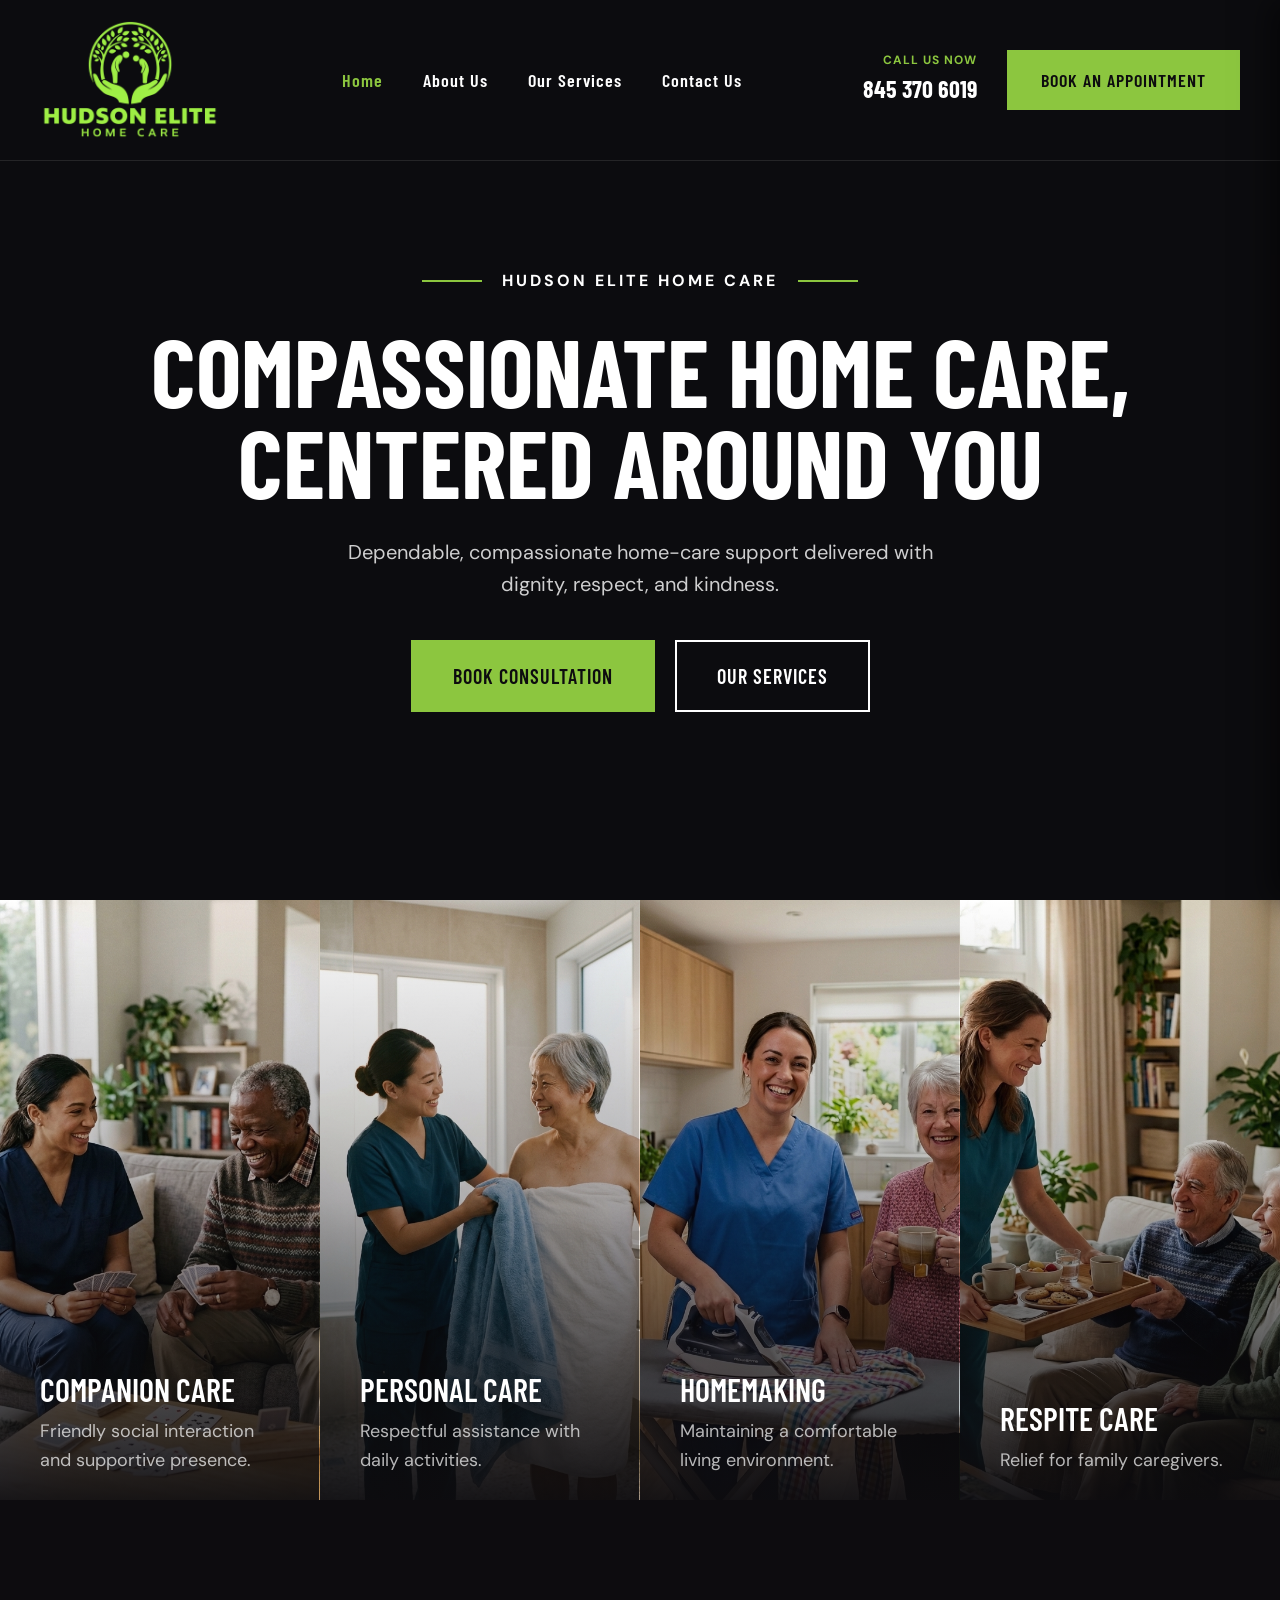
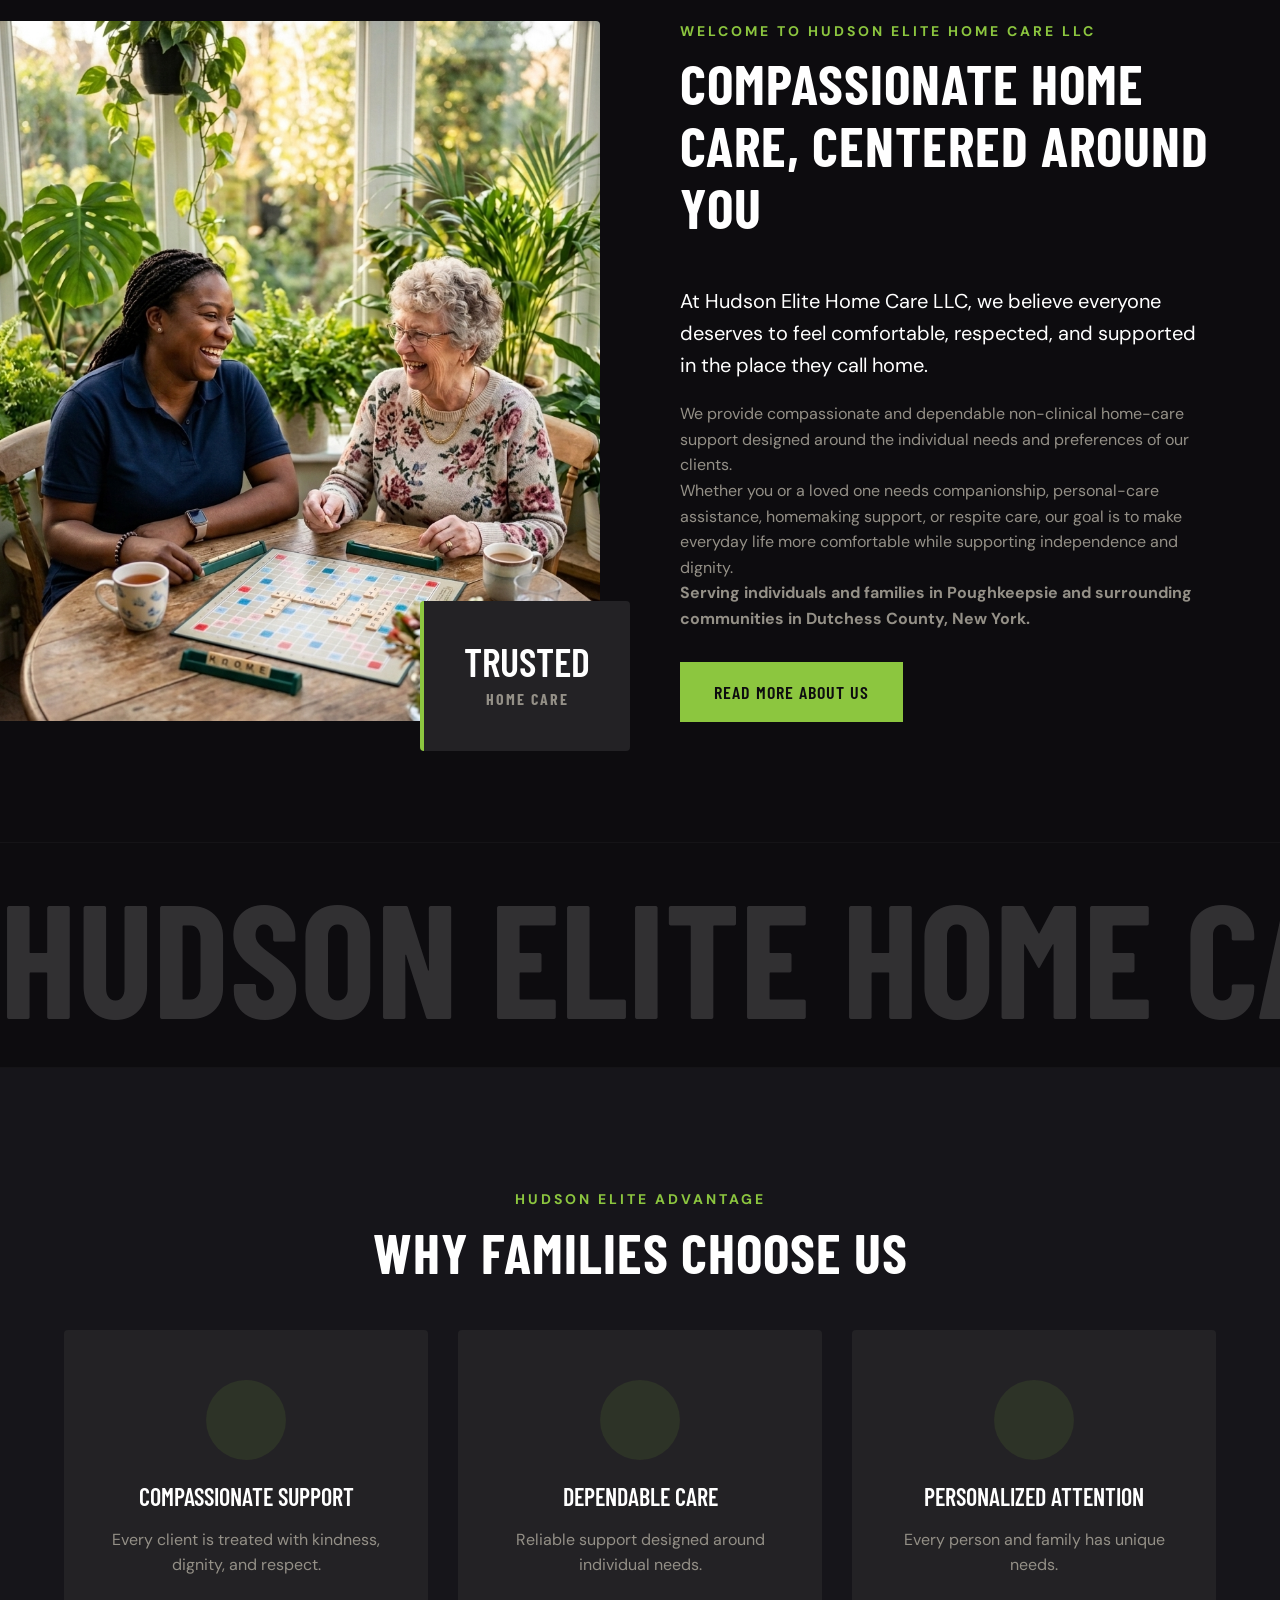
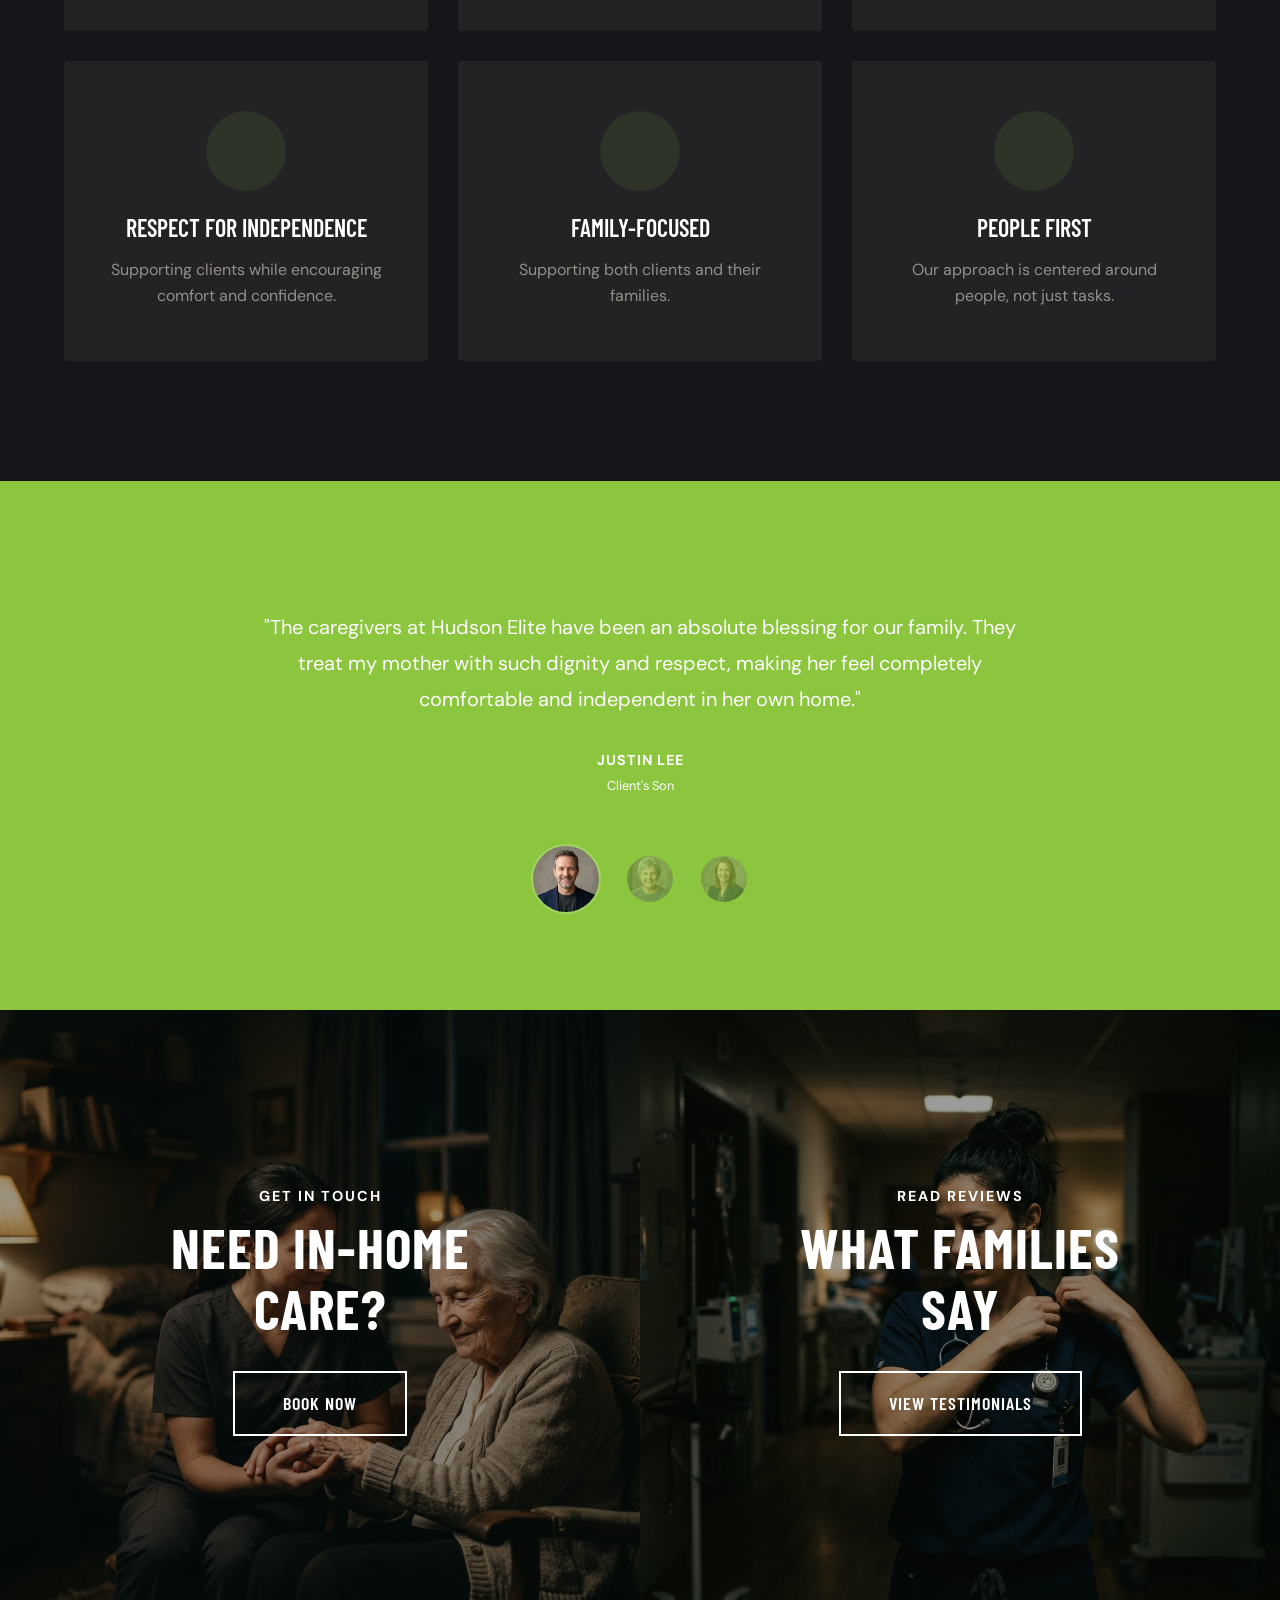
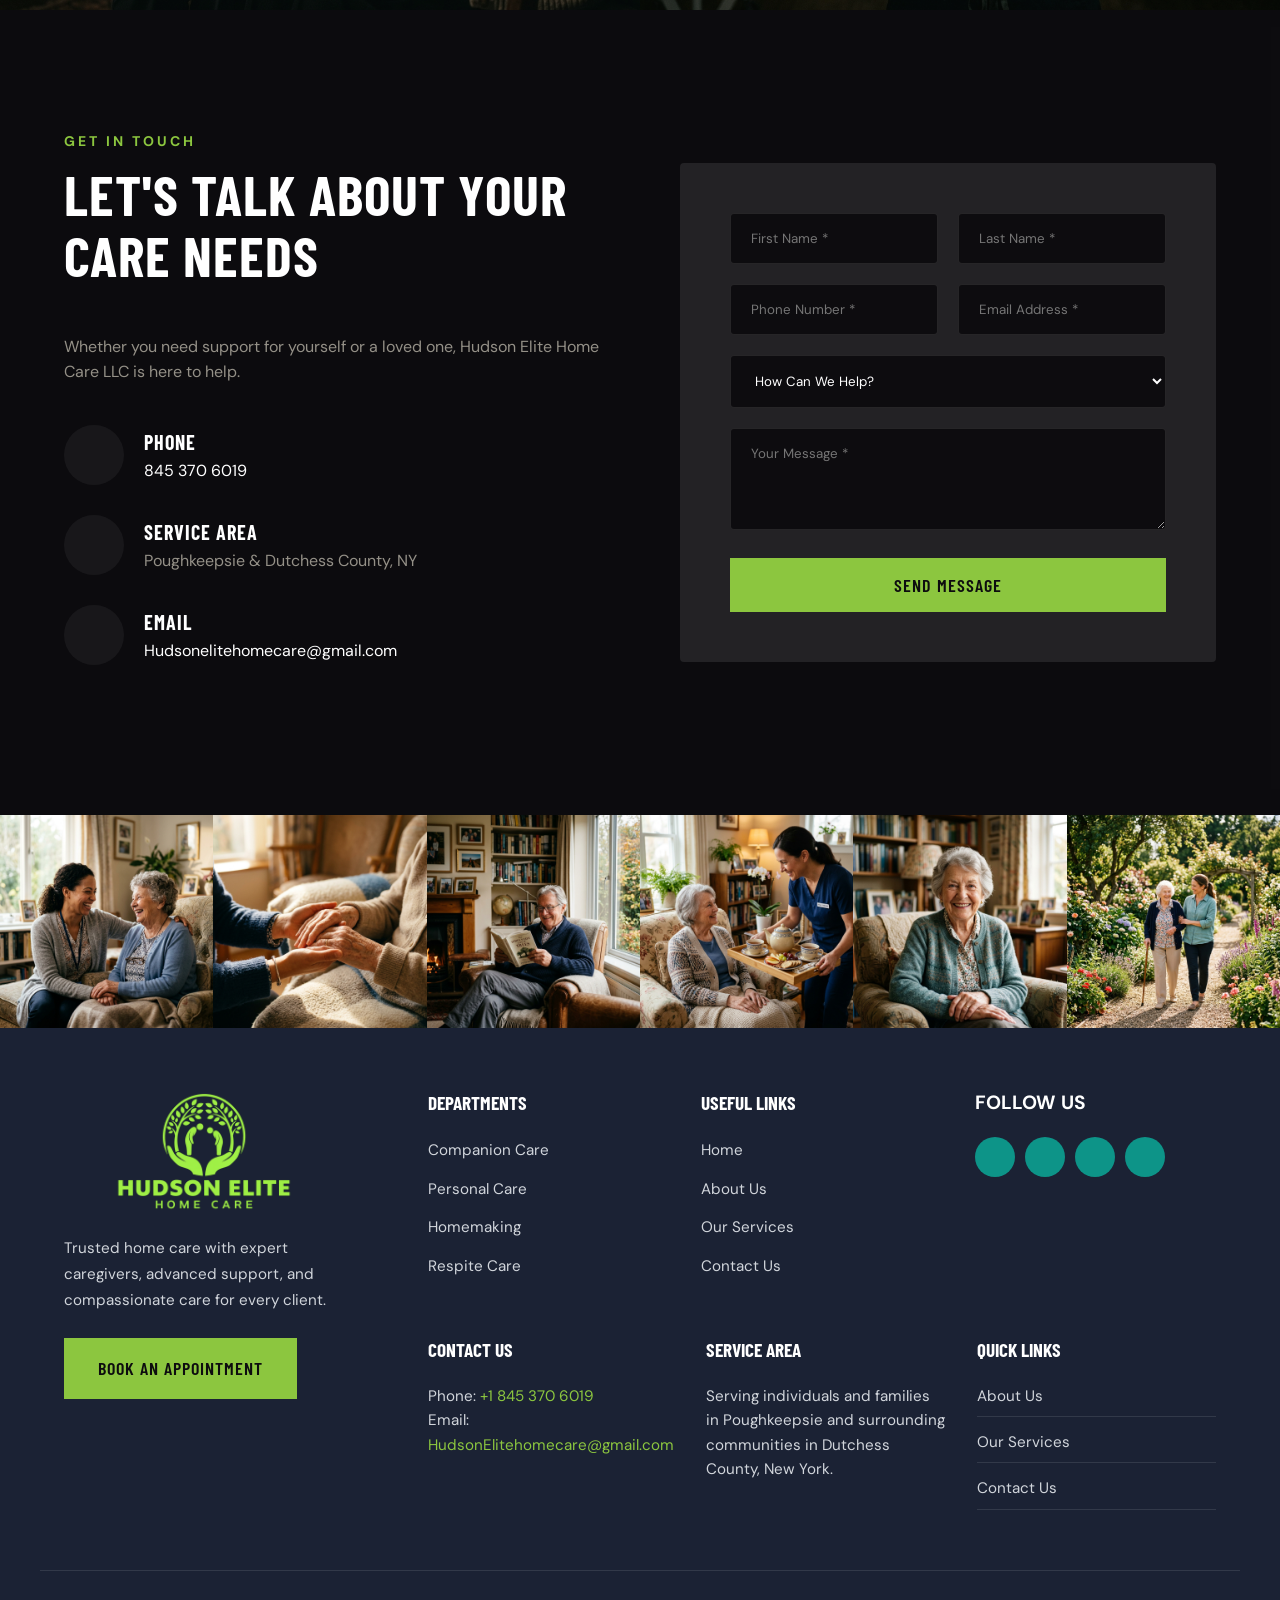
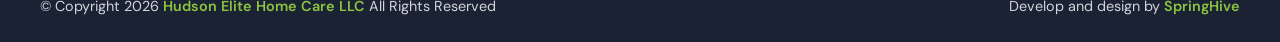
==== commit 635a5dc3: "Update index.html" ====
--- a/index.html
+++ b/index.html
@@ -317,7 +317,7 @@
                         <i class="fi fi-rr-envelope text-accent"></i>
                         <div>
                             <strong>EMAIL</strong>
-                            <a href="mailto:HudsonElitehomecare@gmail.com">HudsonElitehomecare@gmail.com</a>
+                            <a href="mailto:Hudsonelitehomecare@gmail.com">Hudsonelitehomecare@gmail.com</a>
                         </div>
                     </li>
                 </ul>
@@ -442,4 +442,4 @@
     <script src="script.js"></script>
 </body>
 
-</html>+</html>
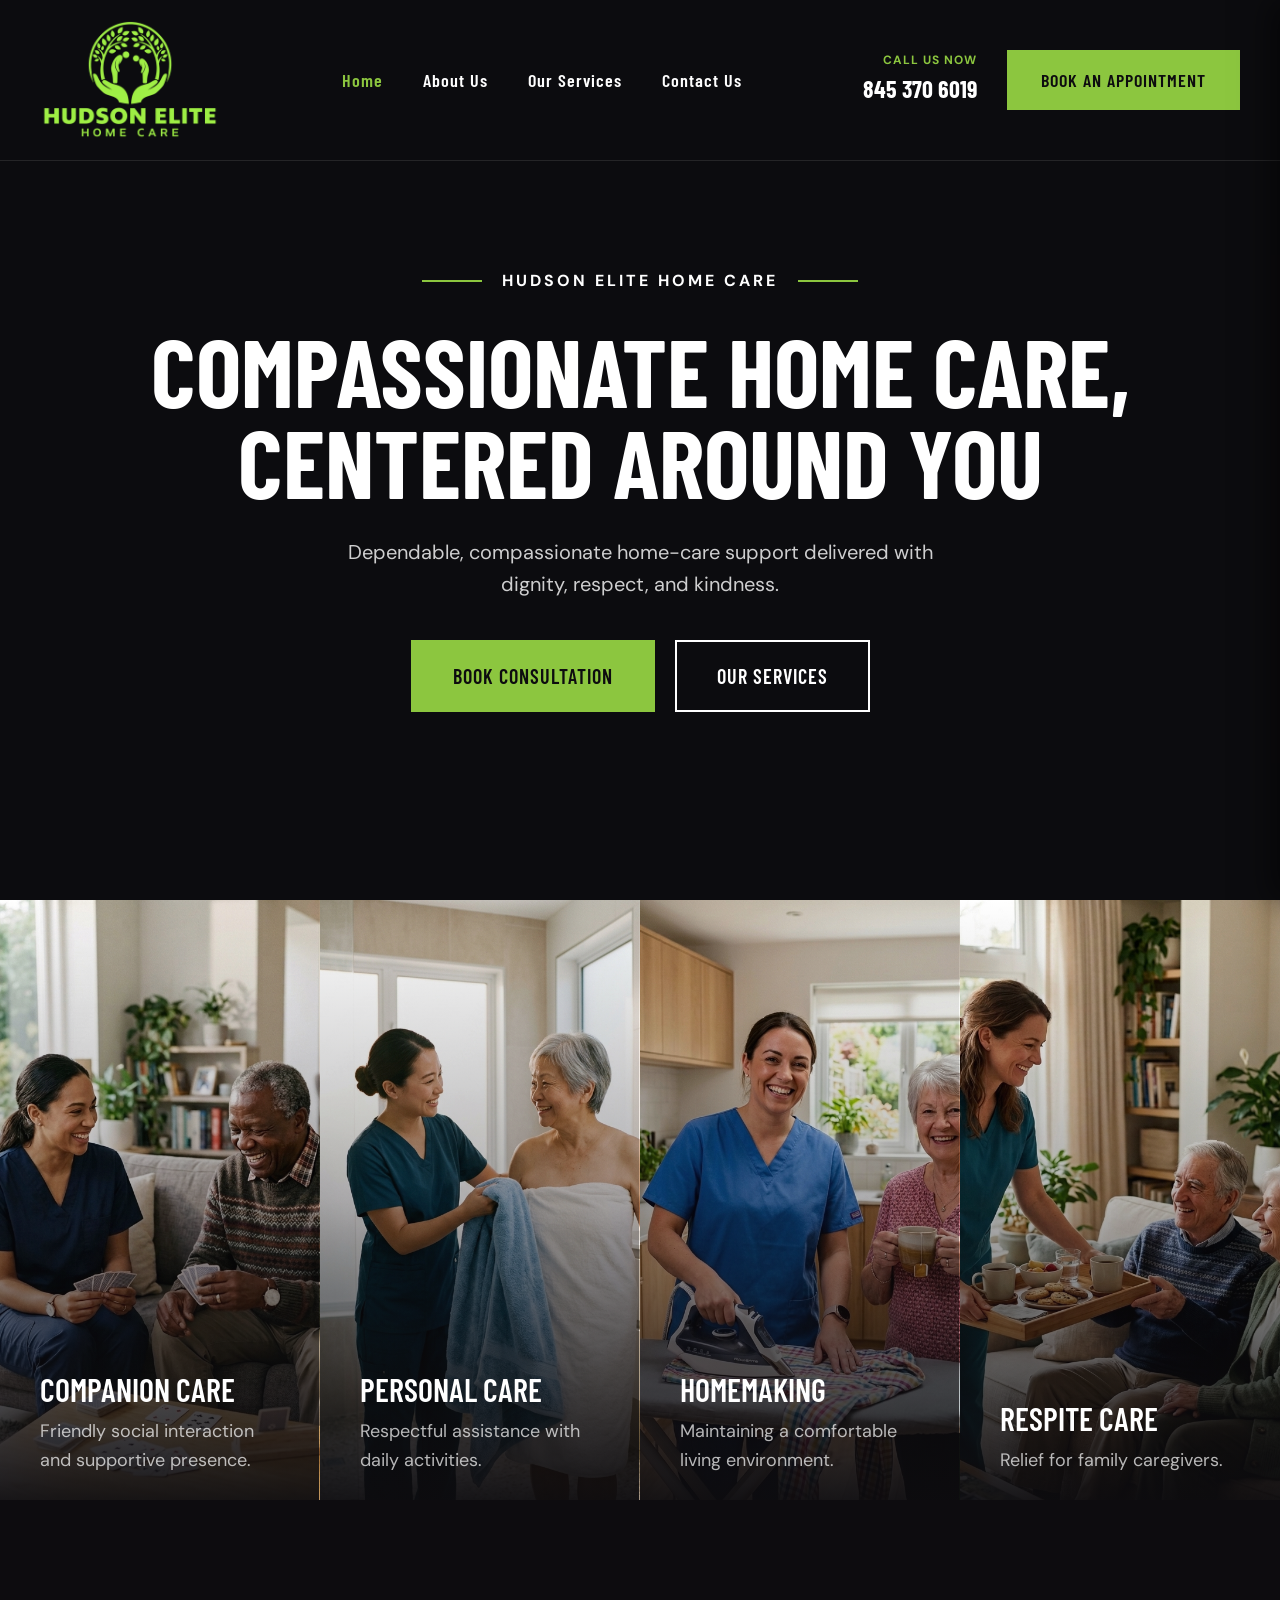
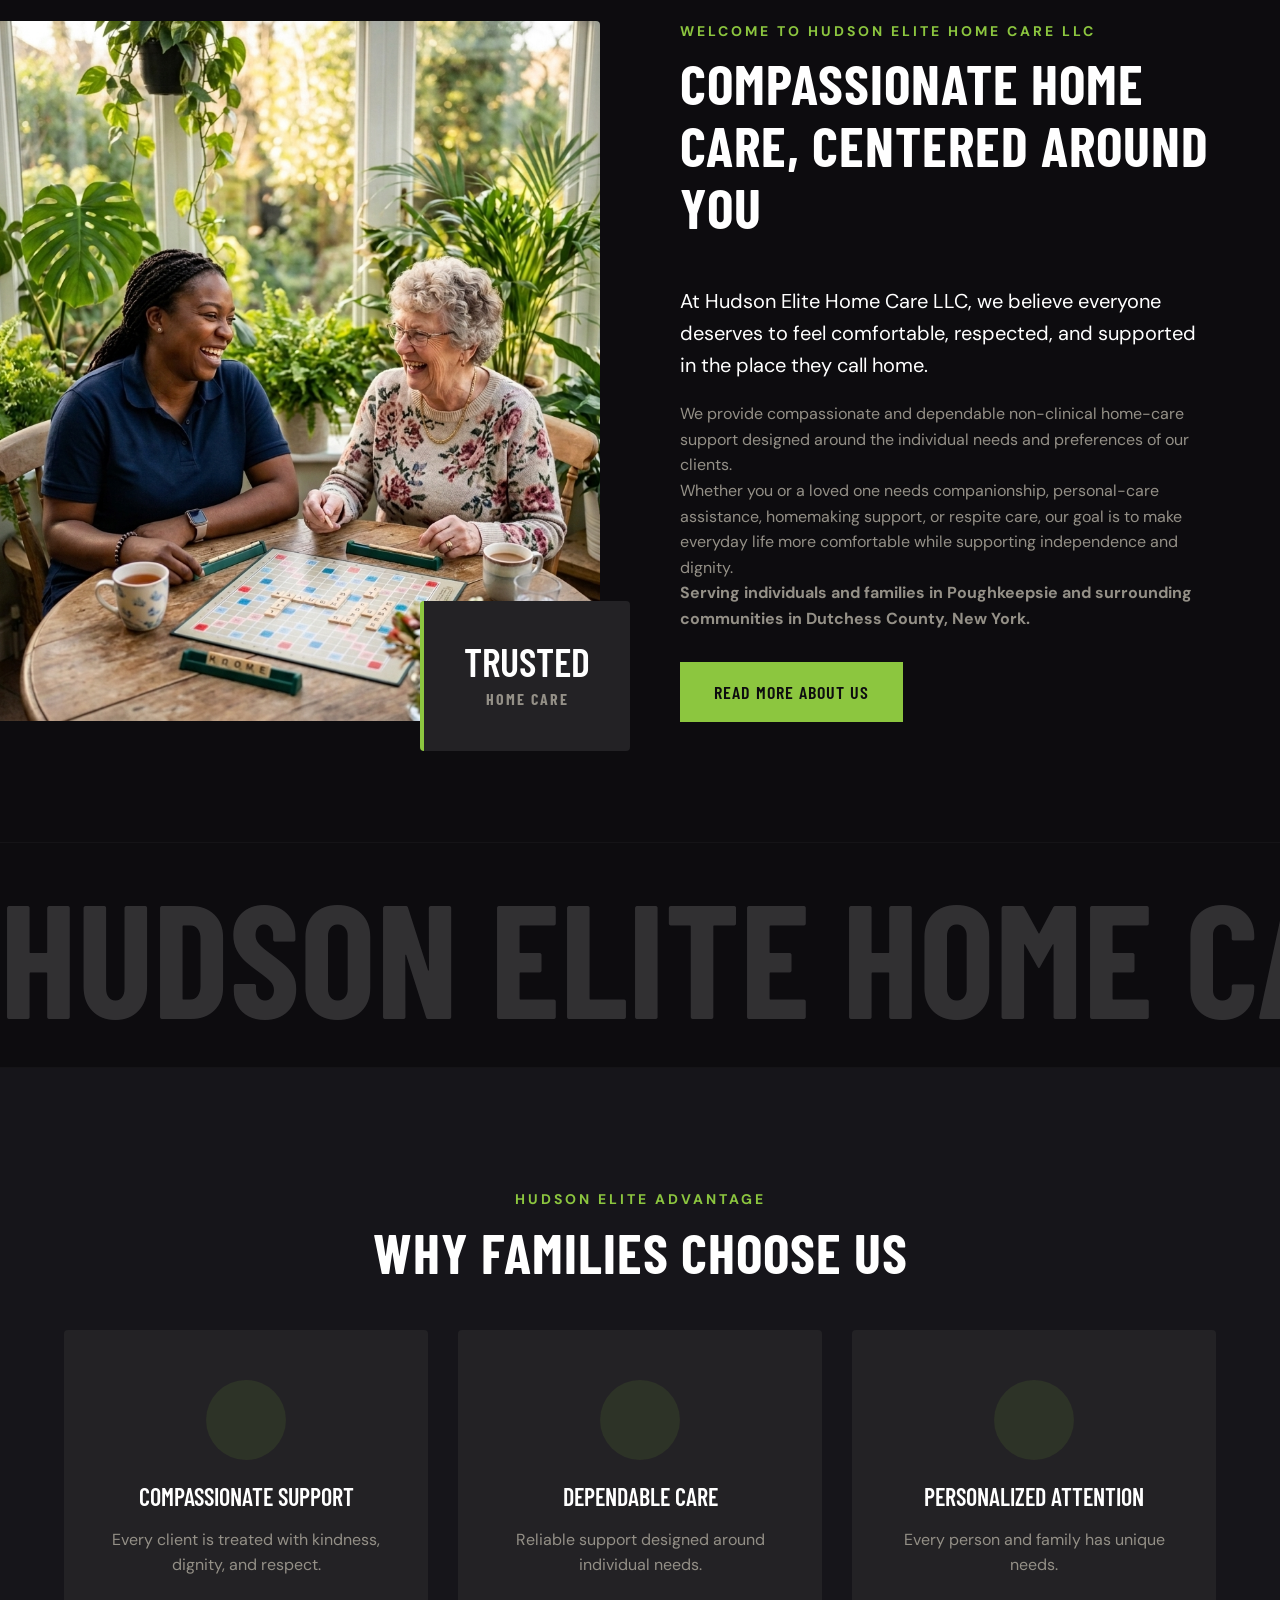
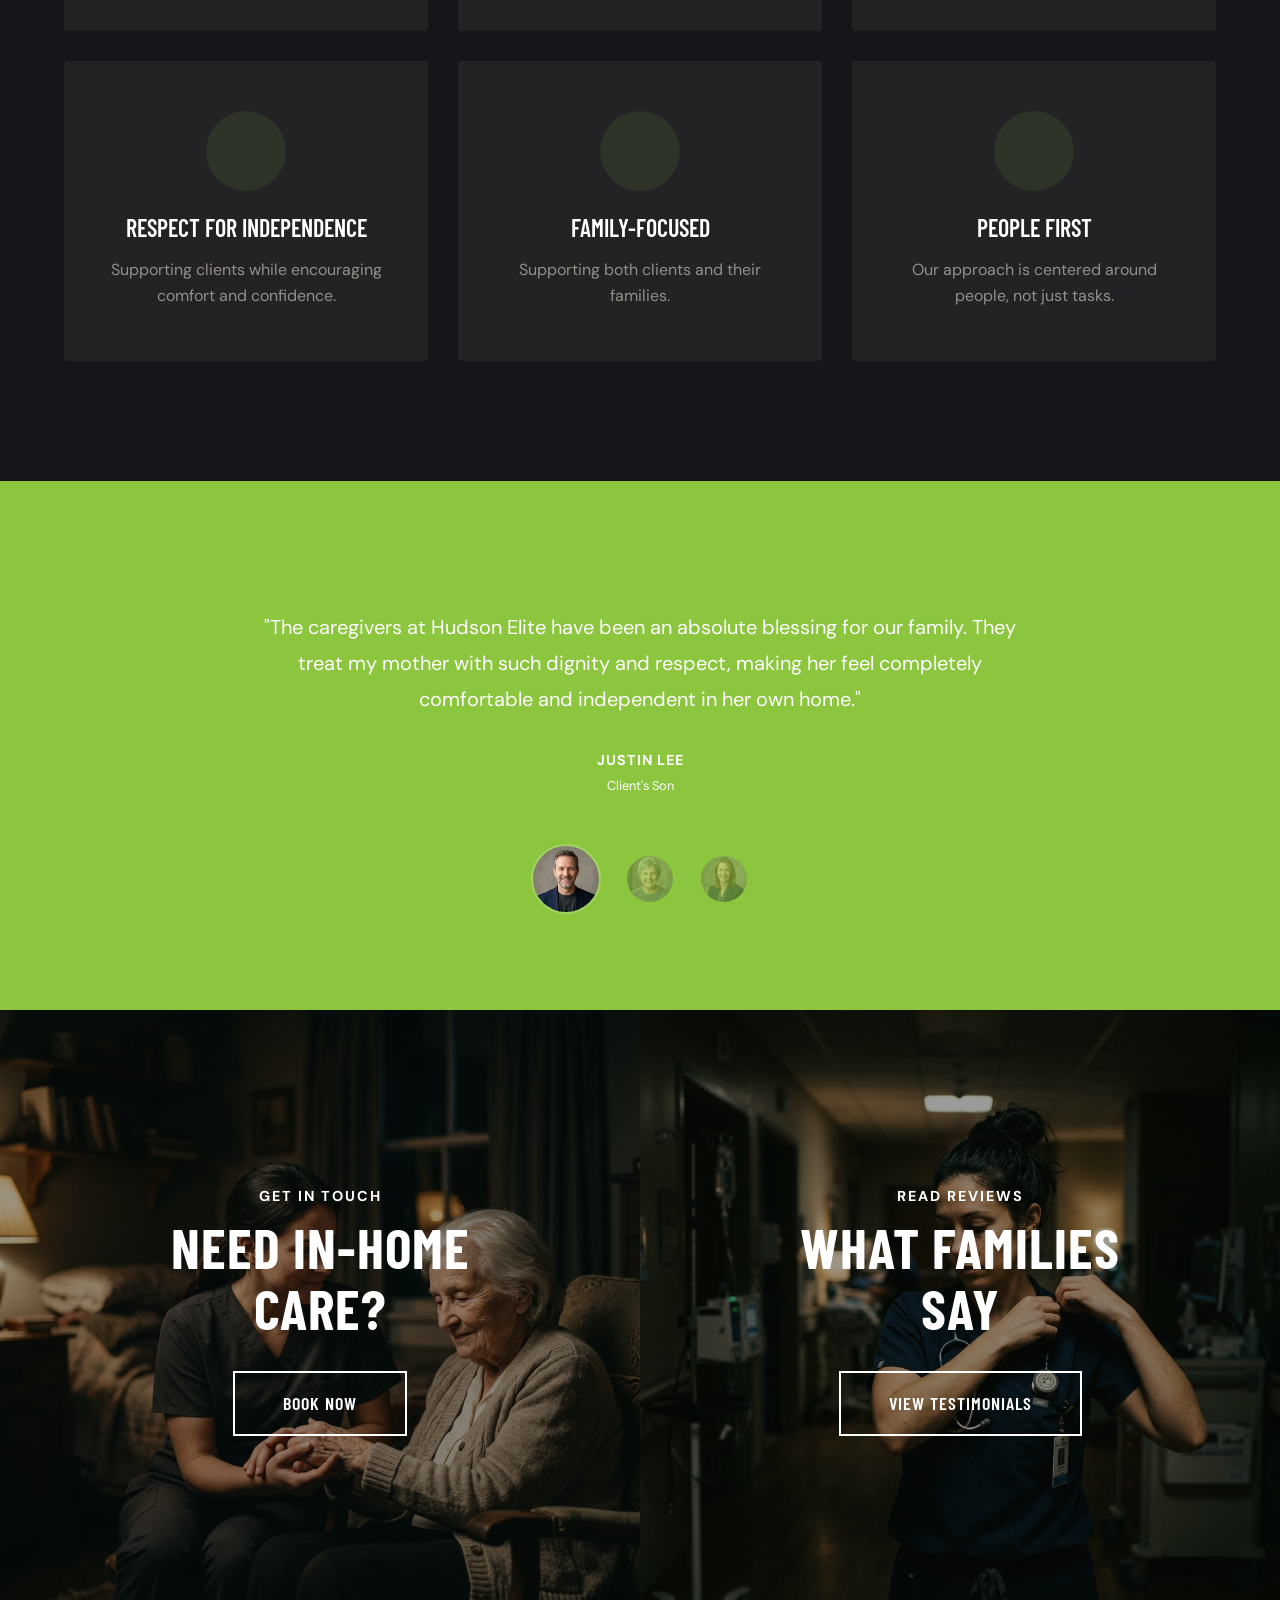
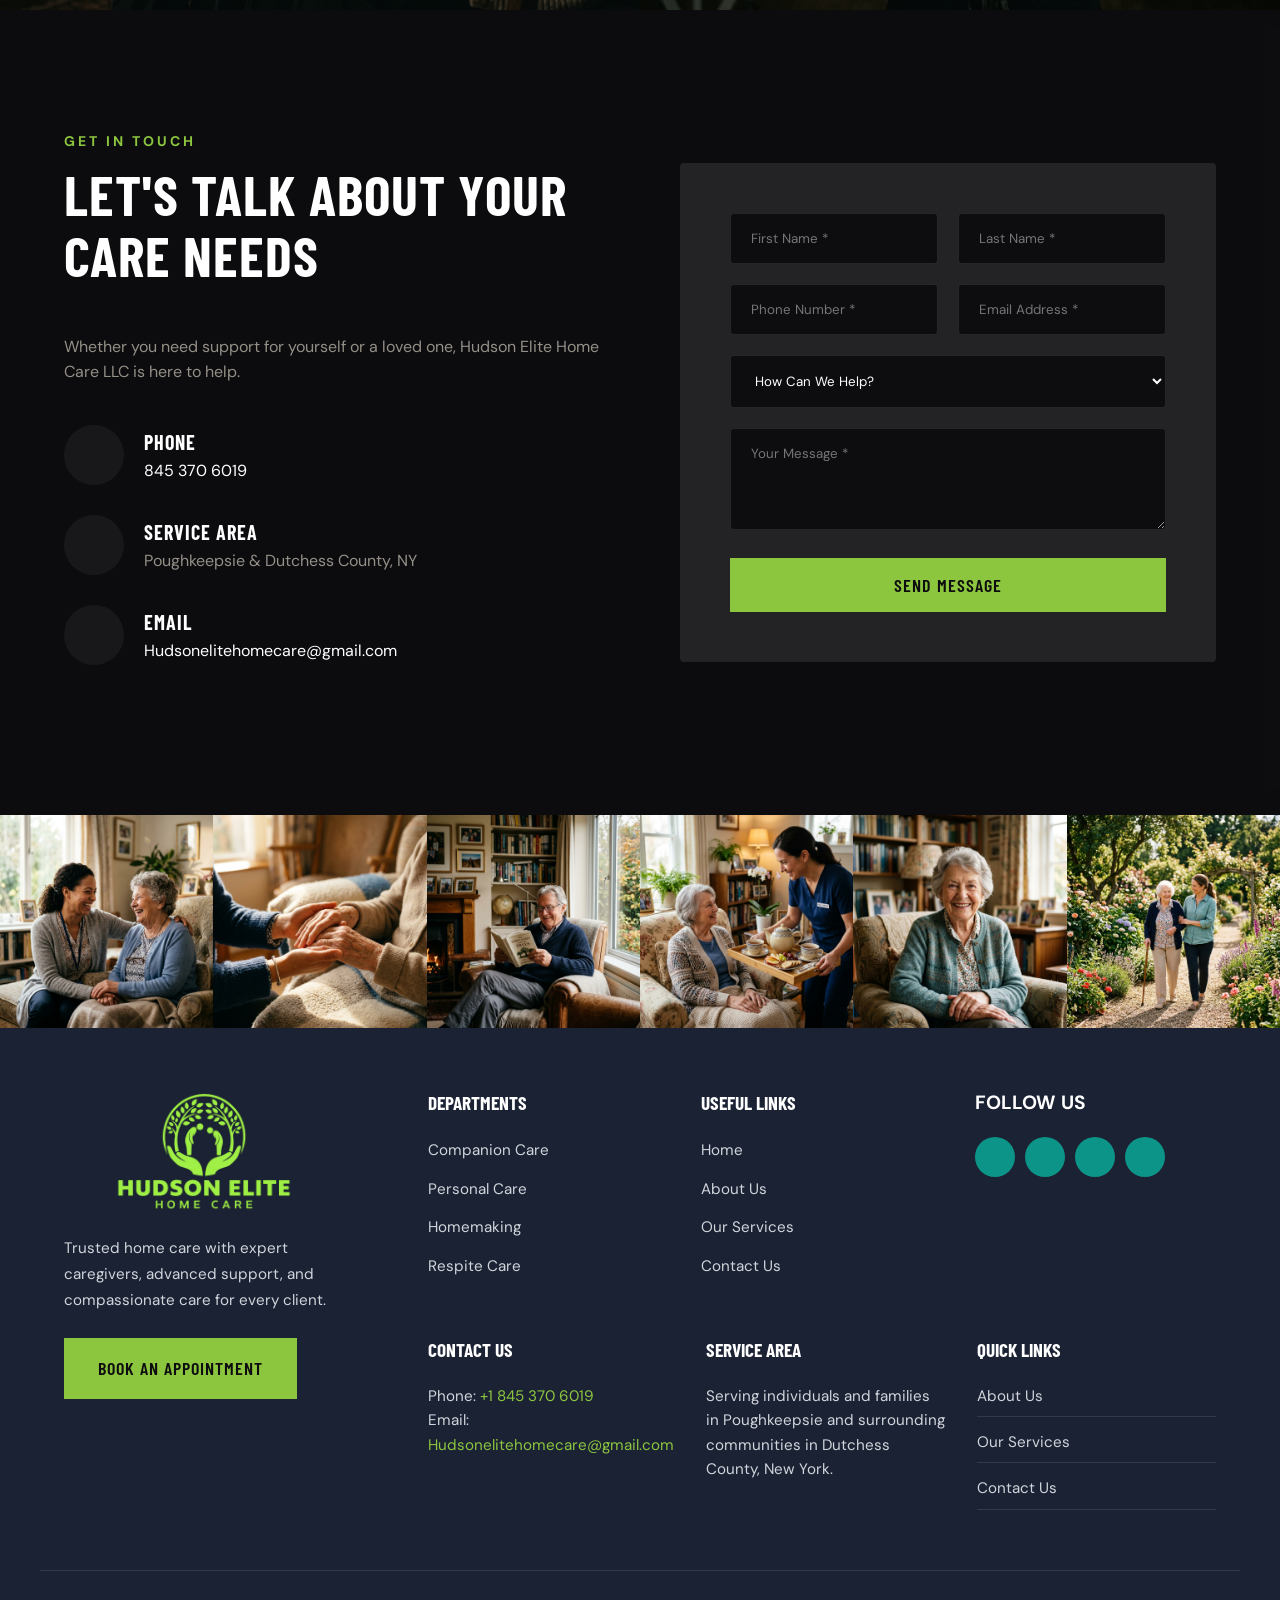
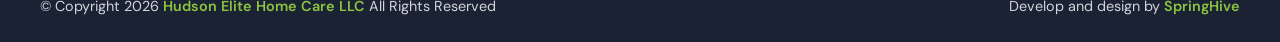
==== commit c0d9754d: "Update index.html" ====
--- a/index.html
+++ b/index.html
@@ -410,7 +410,7 @@
                     <div class="footer-widget">
                         <h4>Contact Us</h4>
                         <p>Phone: <a href="tel:+18453706019" class="text-accent">+1 845 370 6019</a></p>
-                        <p>Email: <a href="mailto:HudsonElitehomecare@gmail.com" class="text-accent">HudsonElitehomecare@gmail.com</a></p>
+                        <p>Email: <a href="mailto:Hudsonelitehomecare@gmail.com" class="text-accent">Hudsonelitehomecare@gmail.com</a></p>
                     </div>
                     <div class="footer-widget">
                         <h4>Service Area</h4>
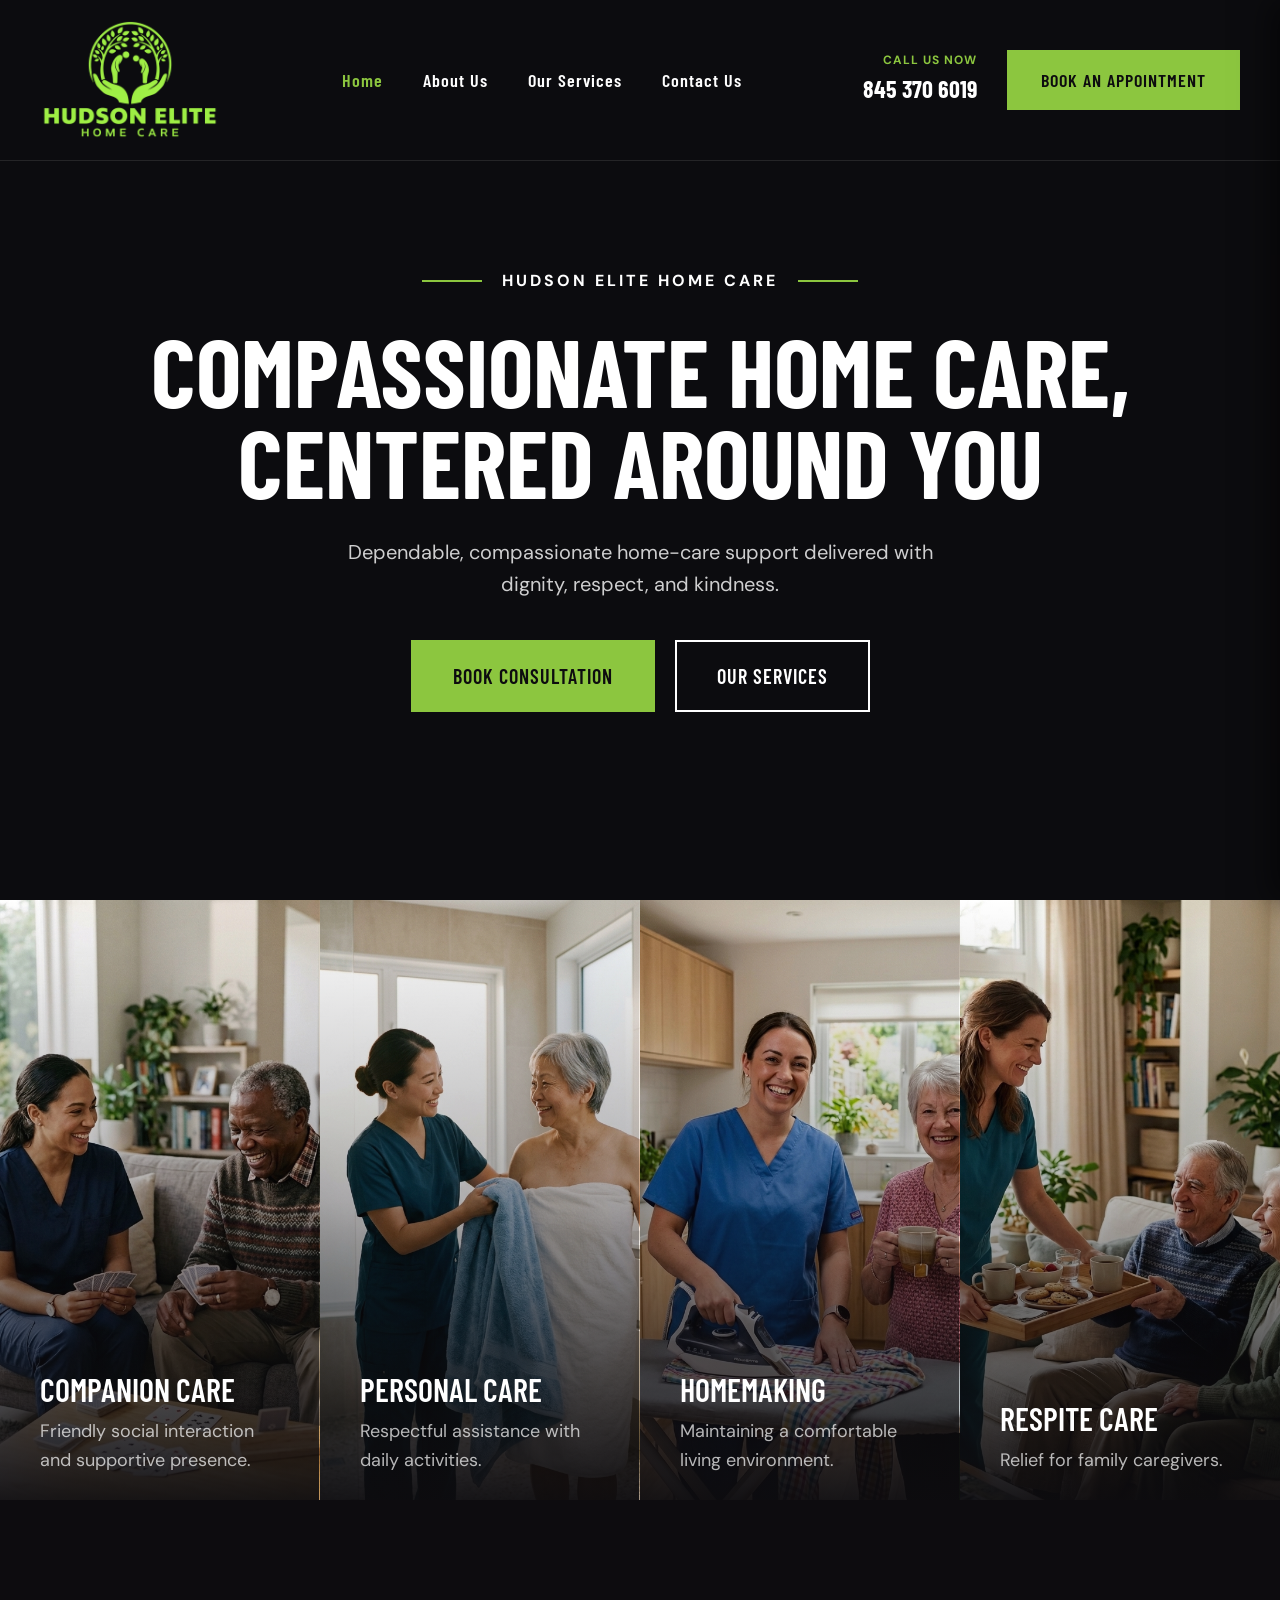
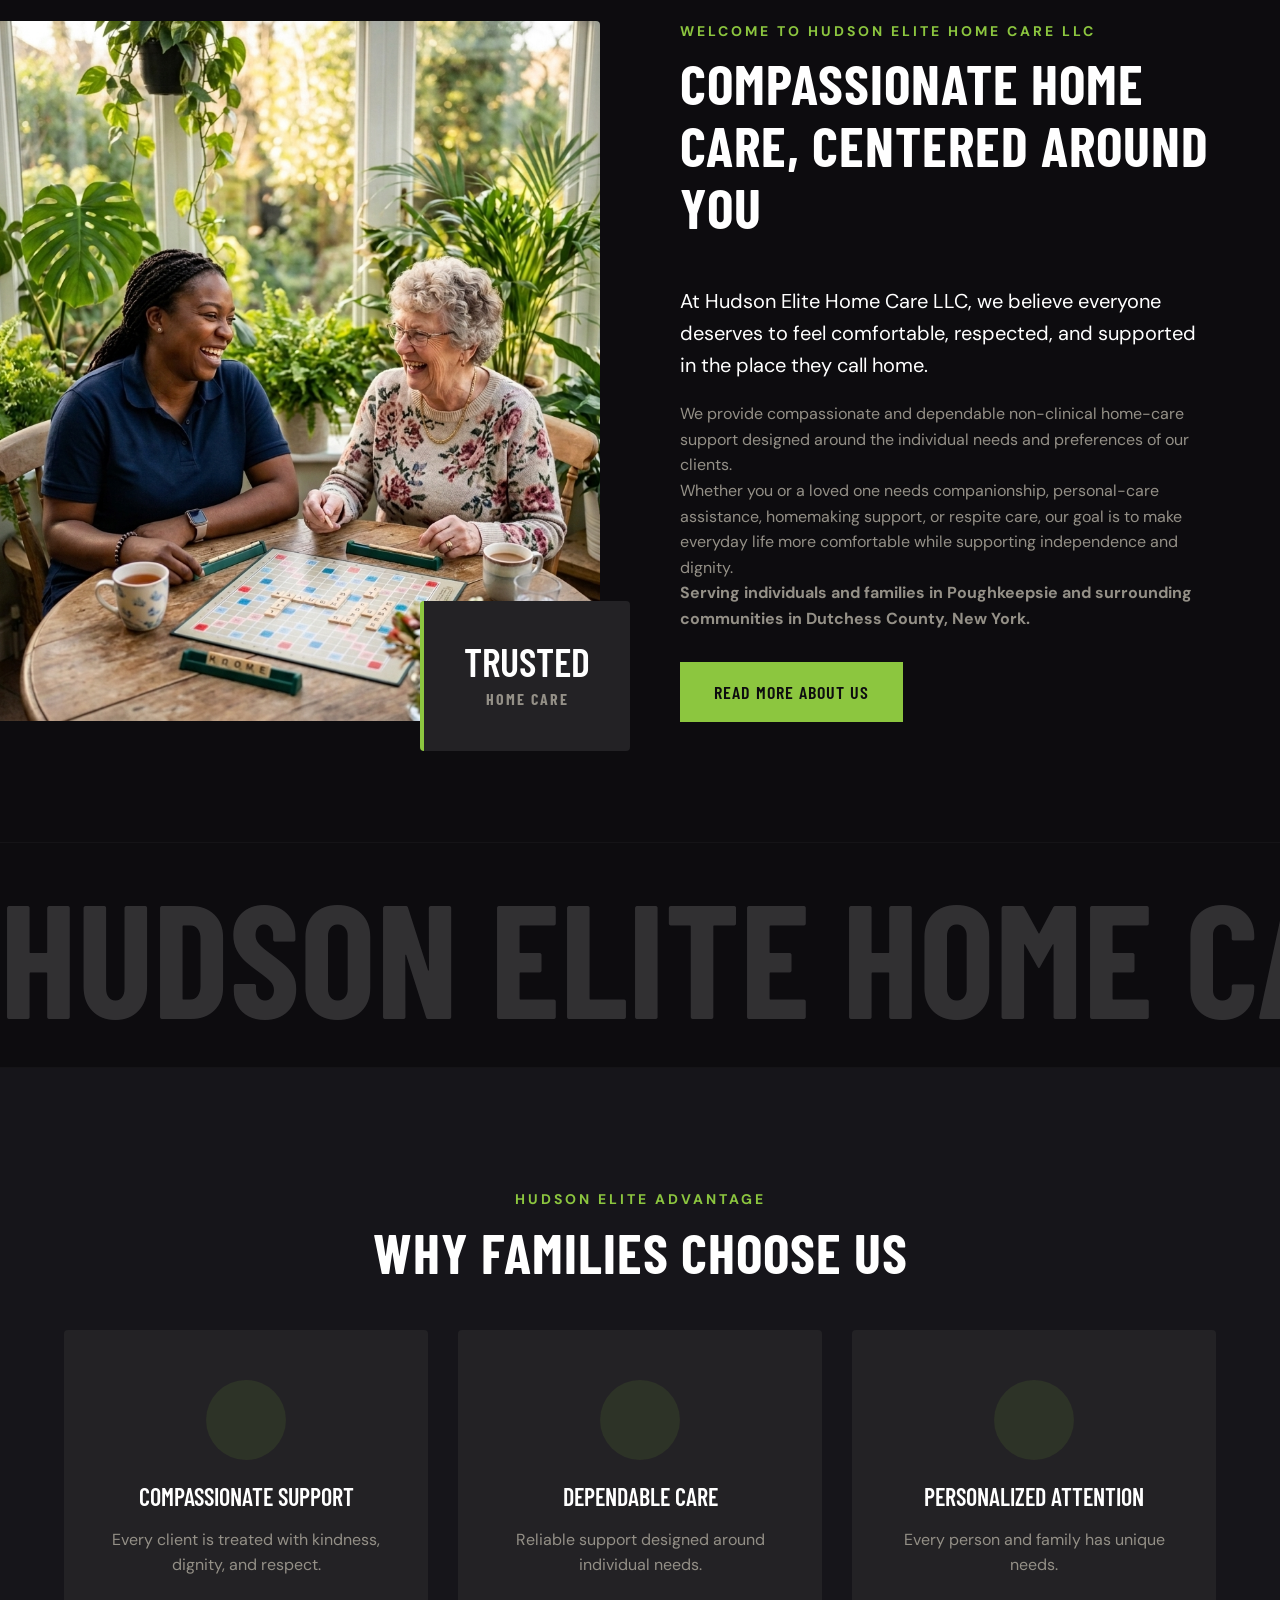
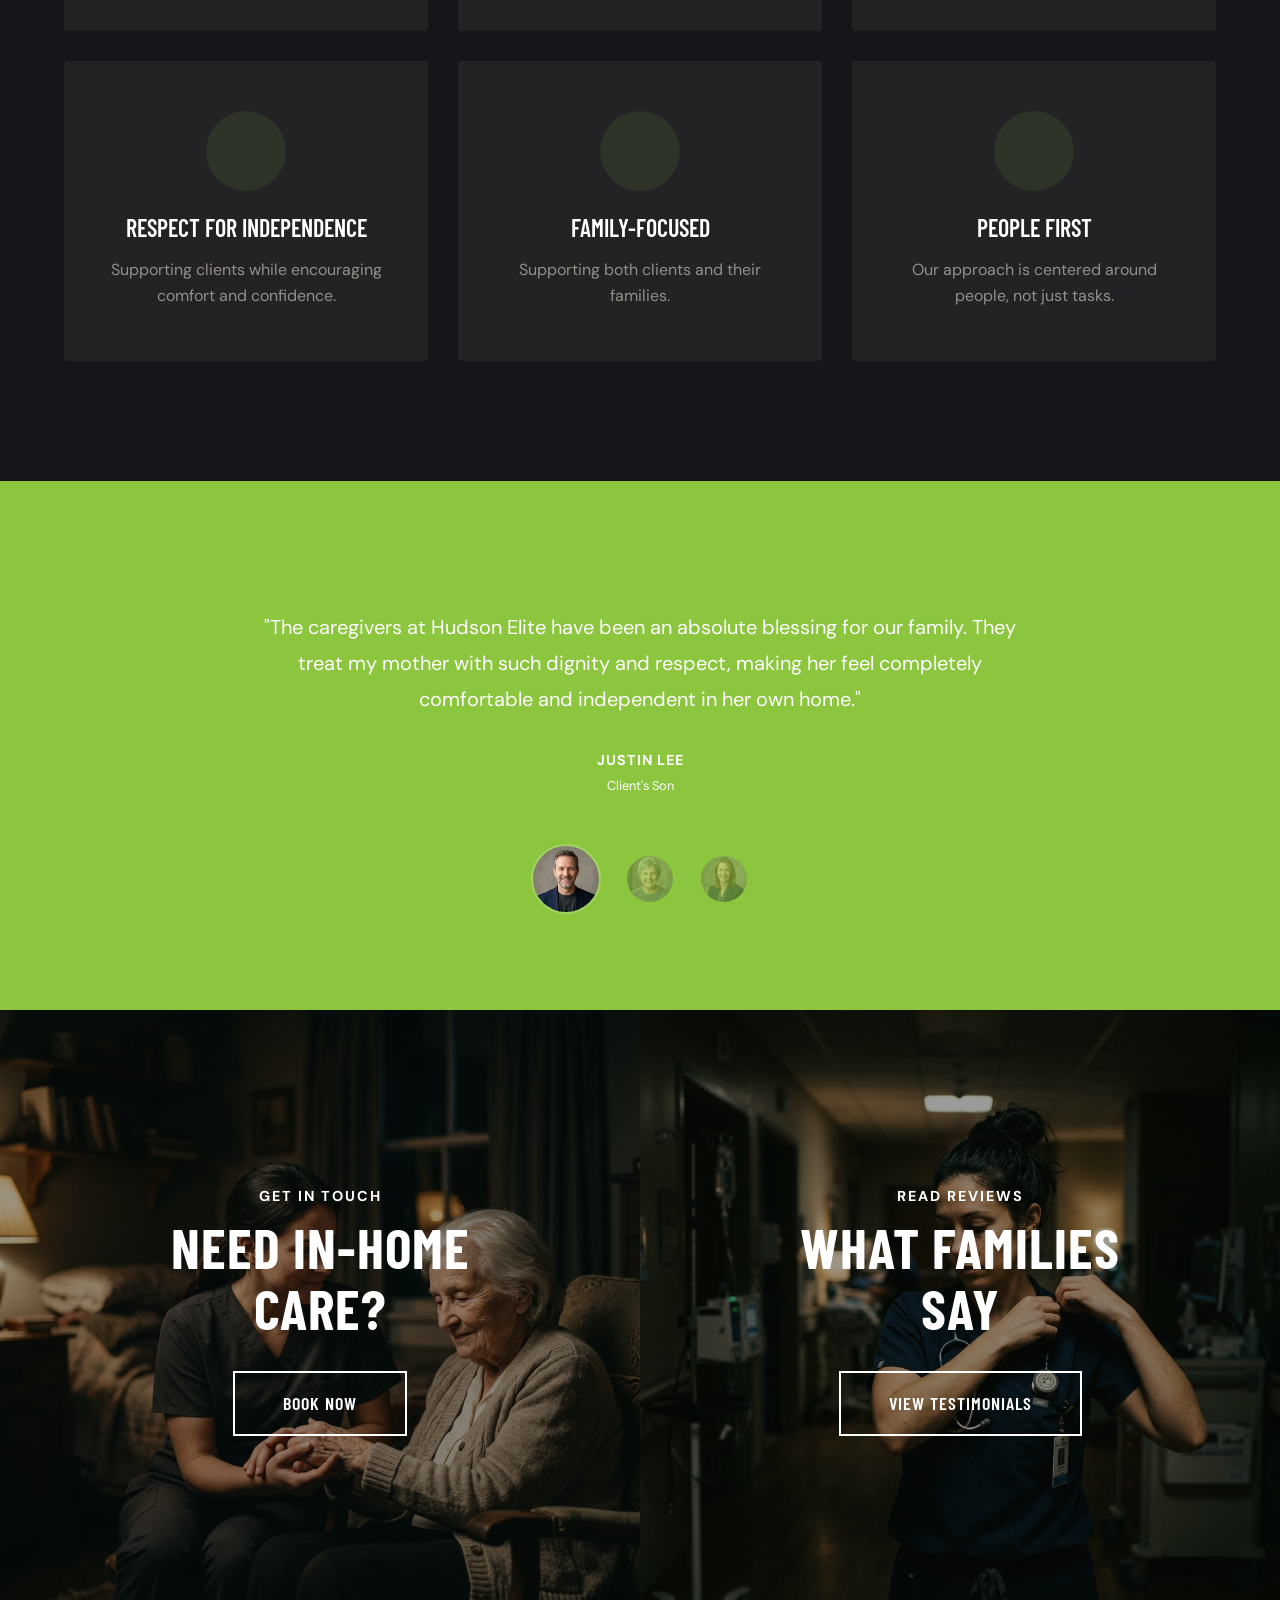
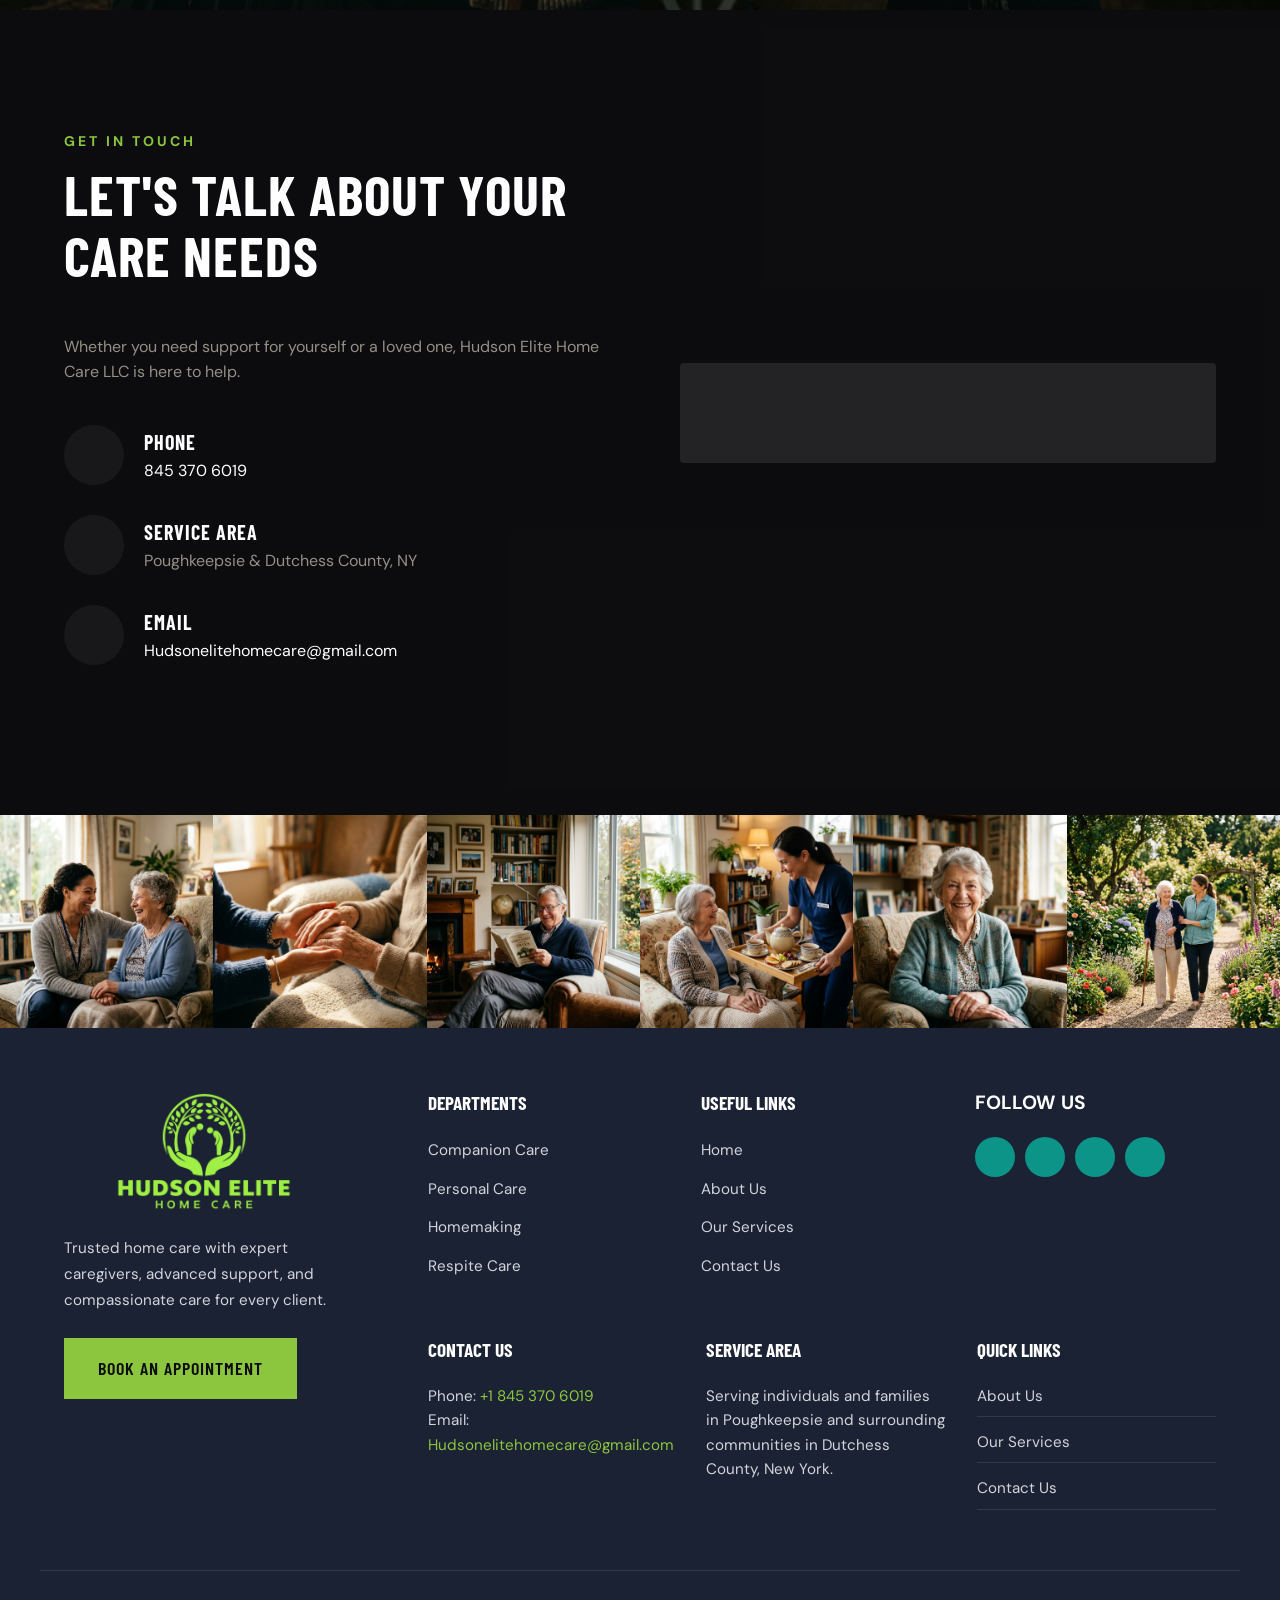
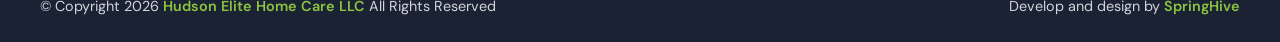
==== commit 2e132523: "Update Formaloo form embeds and add Book An Appointment page" ====
--- a/index.html
+++ b/index.html
@@ -39,7 +39,7 @@
                     <span class="phone-label">CALL US NOW</span>
                     <a href="tel:+18453706019" class="phone-number">845 370 6019</a>
                 </div>
-                <a href="contact.html" class="btn btn-accent">Book An Appointment</a>
+                <a href="book-appointment.html" class="btn btn-accent">Book An Appointment</a>
                 <button class="mobile-nav-toggle" id="mobileMenuToggle" aria-label="Toggle Navigation">
                     <i class="fi fi-rr-menu-burger"></i>
                 </button>
@@ -65,7 +65,7 @@
         </nav>
         <div class="mobile-menu-footer">
             <a href="tel:+18453706019" class="btn btn-outline btn-full mb-10"><i class="fi fi-rr-phone-call"></i> Call 845 370 6019</a>
-            <a href="contact.html" class="btn btn-accent btn-full">Book An Appointment</a>
+            <a href="book-appointment.html" class="btn btn-accent btn-full">Book An Appointment</a>
         </div>
     </div>
 
@@ -92,7 +92,7 @@
             <h1 class="hero-title">COMPASSIONATE HOME CARE,<br>CENTERED AROUND YOU</h1>
             <p class="hero-desc">Dependable, compassionate home-care support delivered with dignity, respect, and kindness.</p>
             <div class="hero-btns">
-                <a href="contact.html" class="btn btn-accent btn-large">BOOK CONSULTATION</a>
+                <a href="book-appointment.html" class="btn btn-accent btn-large">BOOK CONSULTATION</a>
                 <a href="services.html" class="btn btn-outline btn-large">OUR SERVICES</a>
             </div>
         </div>
@@ -275,7 +275,7 @@
             <div class="split-cta-content">
                 <span class="subheading">GET IN TOUCH</span>
                 <h2>NEED IN-HOME CARE?</h2>
-                <a href="contact.html" class="btn btn-outline">BOOK NOW</a>
+                <a href="book-appointment.html" class="btn btn-outline">BOOK NOW</a>
             </div>
         </div>
         <div class="split-cta-block" style="background-image: url('images/split-cta-careers.jpg');">
@@ -324,26 +324,8 @@
             </div>
 
             <div class="contact-form-block">
-                <form class="dark-form" onsubmit="event.preventDefault();">
-                    <div class="form-row">
-                        <input type="text" placeholder="First Name *" required>
-                        <input type="text" placeholder="Last Name *" required>
-                    </div>
-                    <div class="form-row">
-                        <input type="tel" placeholder="Phone Number *" required>
-                        <input type="email" placeholder="Email Address *" required>
-                    </div>
-                    <select required>
-                        <option value="" disabled selected>How Can We Help?</option>
-                        <option value="companion">Companion Care</option>
-                        <option value="personal">Personal Care Assistance</option>
-                        <option value="homemaking">Homemaking</option>
-                        <option value="respite">Respite Care</option>
-                        <option value="other">Other</option>
-                    </select>
-                    <textarea placeholder="Your Message *" rows="4" required></textarea>
-                    <button type="submit" class="btn btn-accent btn-full">SEND MESSAGE</button>
-                </form>
+                <div class="formaloo--root-container" data-form-slug="Ps8Ngrlj"></div>
+                <script src="https://embed.formaloo.me/v1/main.js" defer></script>
             </div>
         </div>
     </section>
@@ -369,7 +351,7 @@
                 <p class="footer-desc">Trusted home care with expert caregivers, advanced support, and compassionate
                     care for every client.</p>
                 <div style="margin-top: 20px;">
-                    <a href="contact.html" class="btn btn-accent">Book An Appointment</a>
+                    <a href="book-appointment.html" class="btn btn-accent">Book An Appointment</a>
                 </div>
             </div>
 
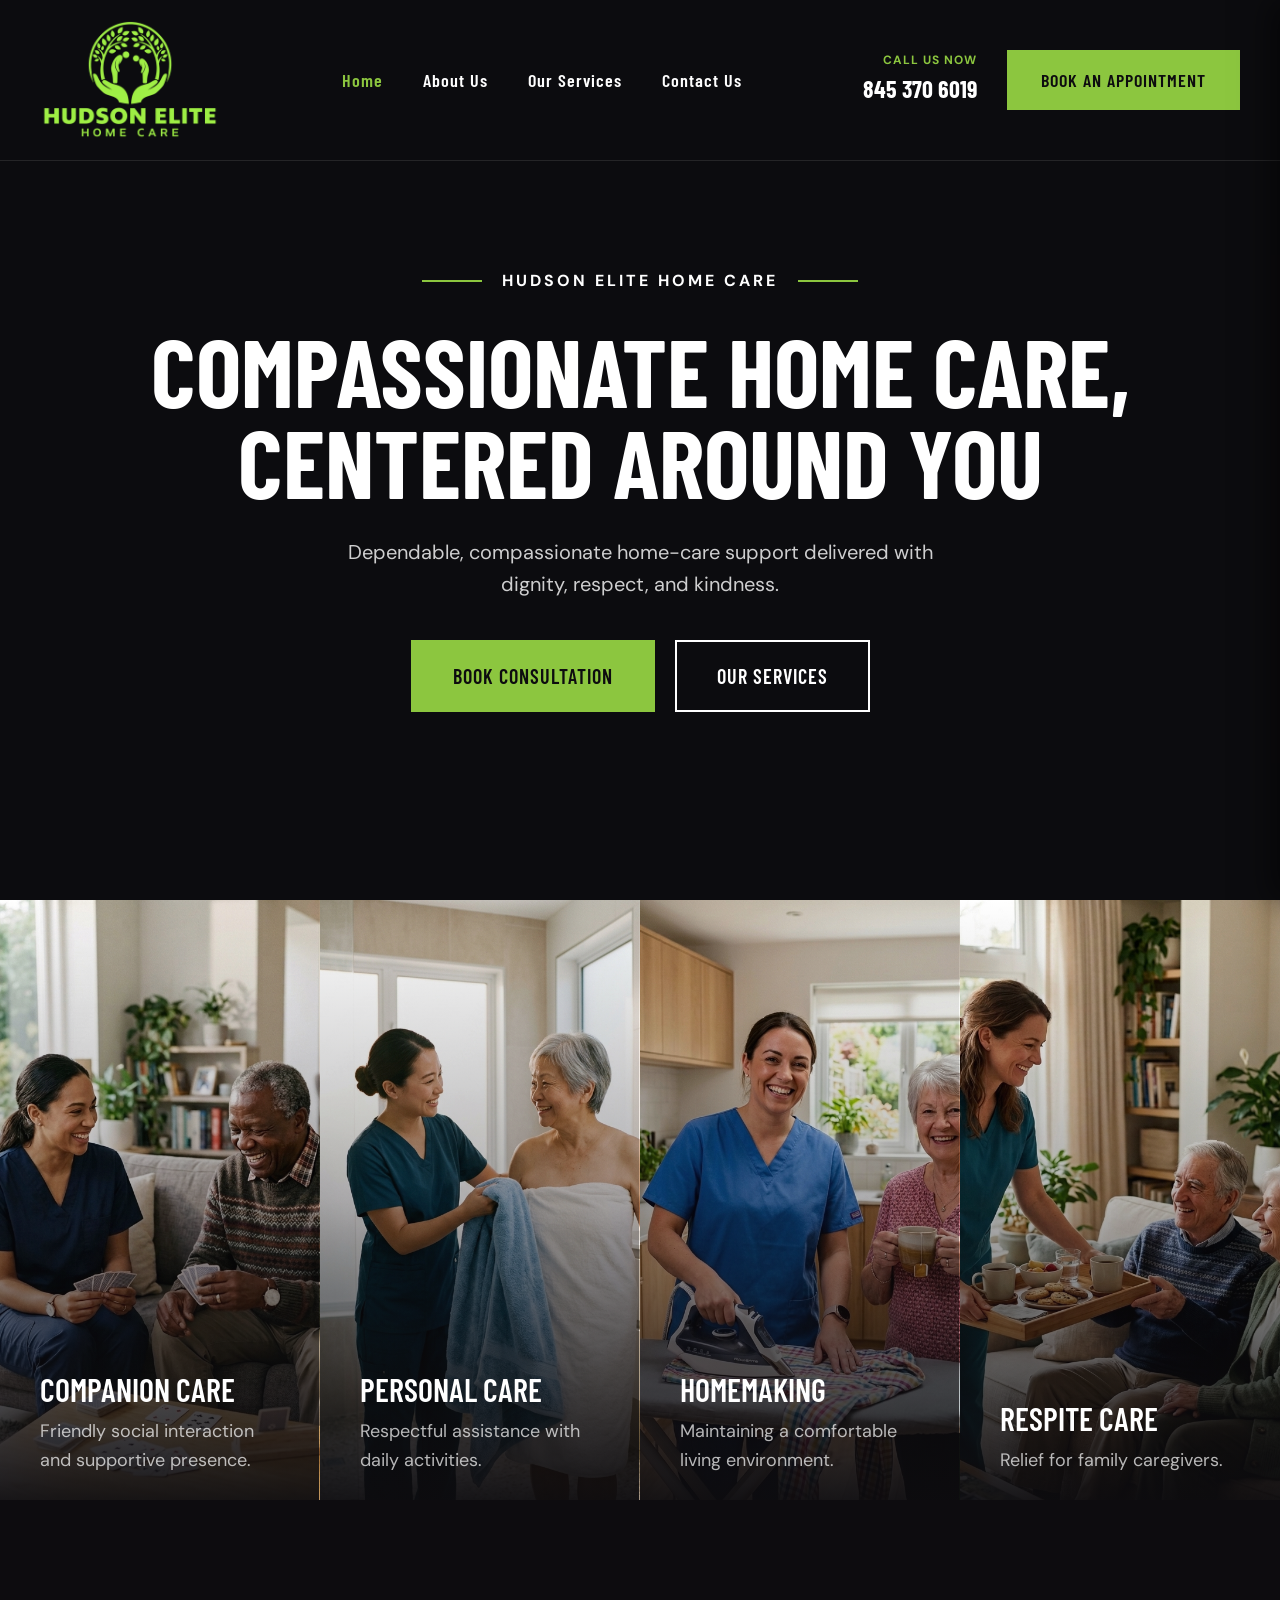
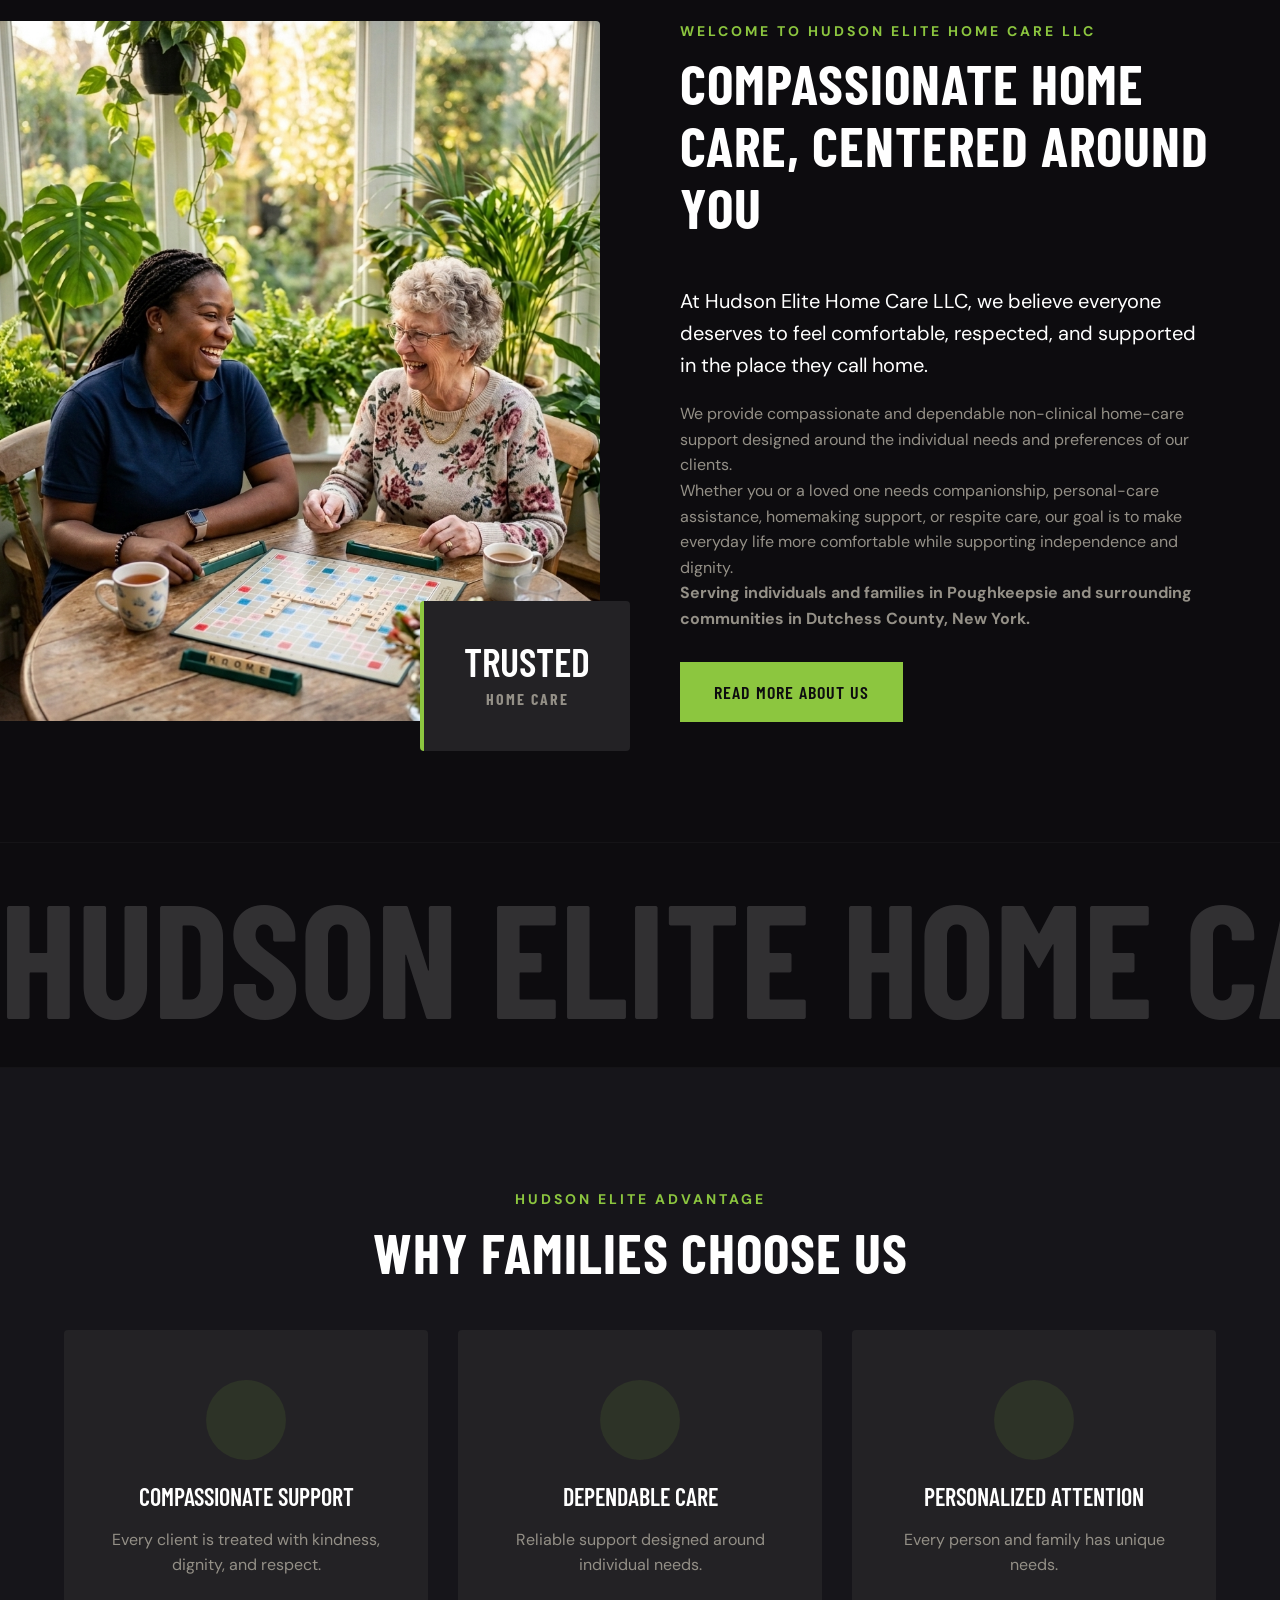
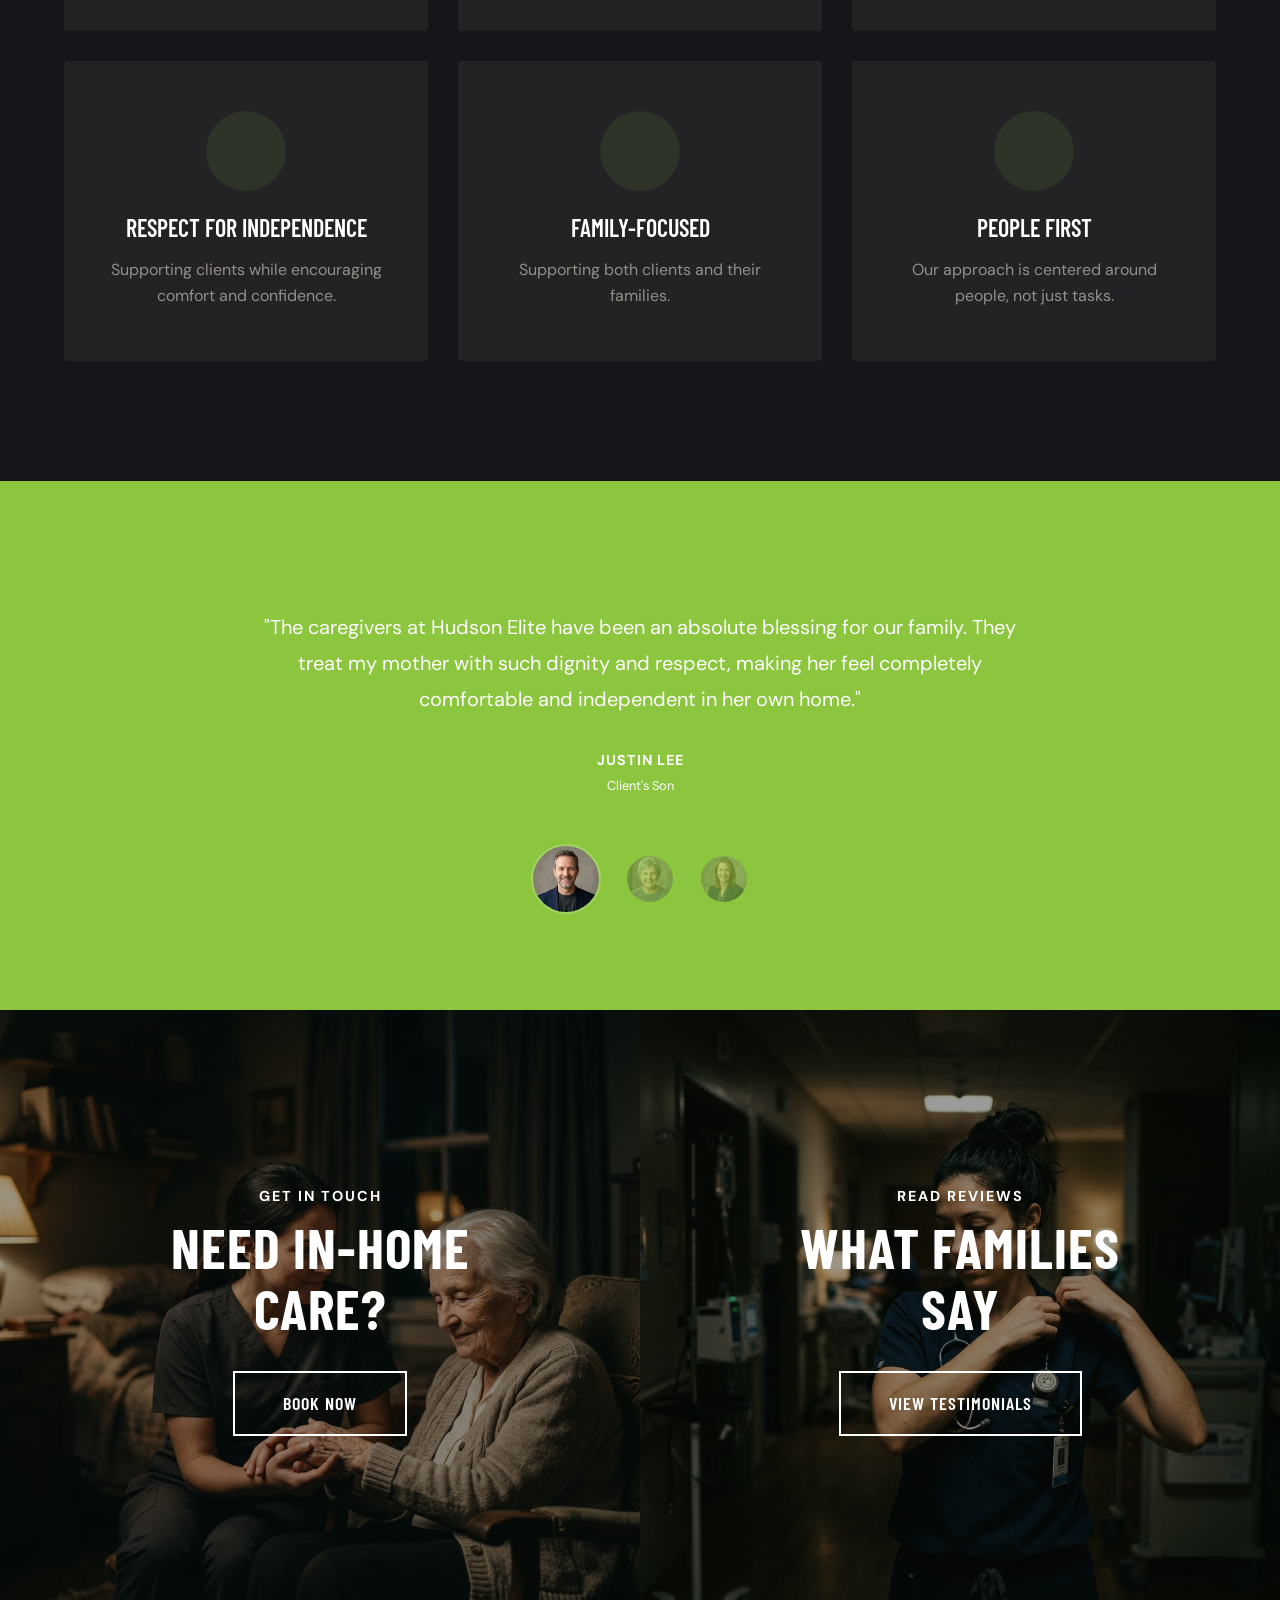
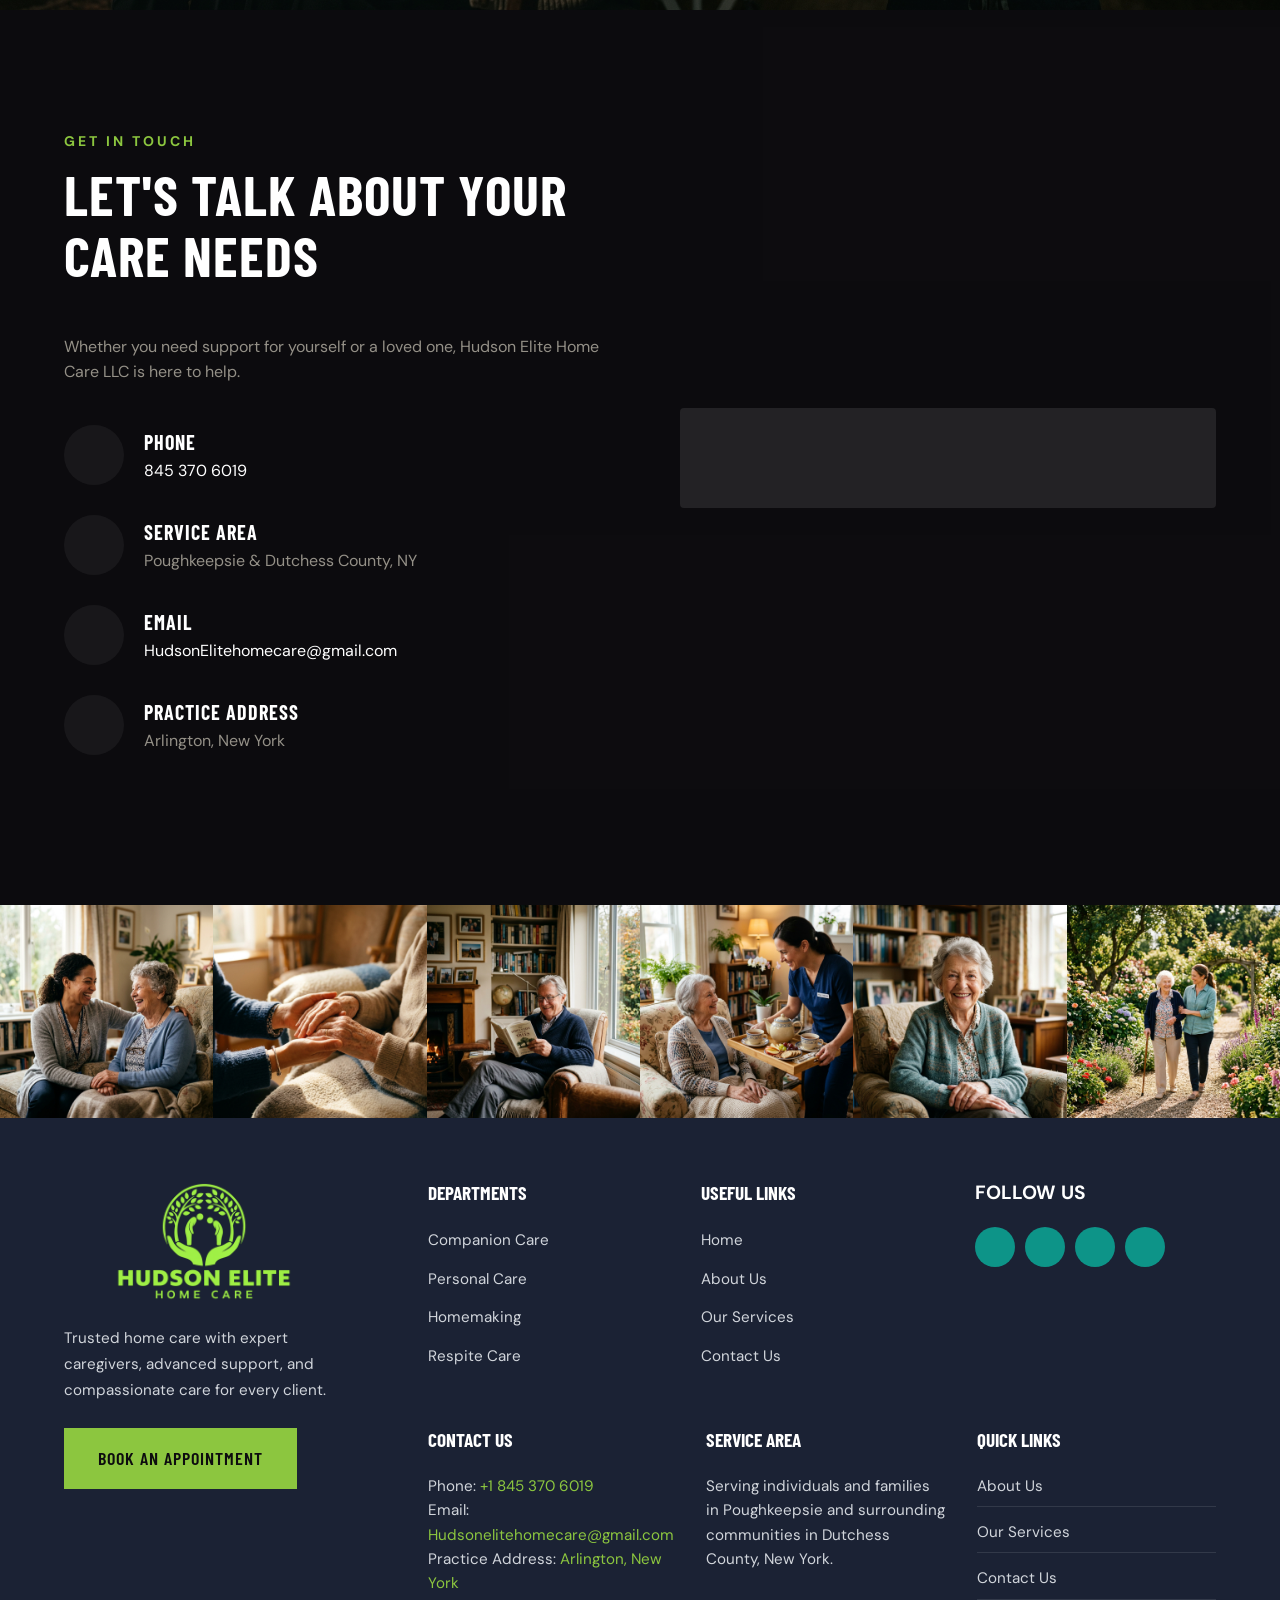
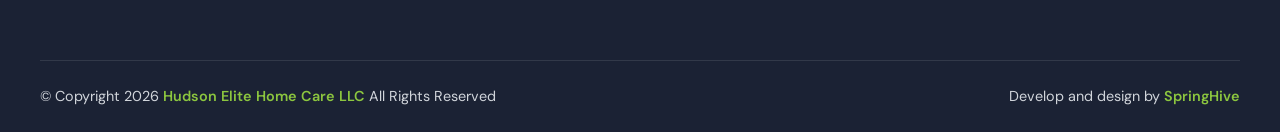
==== commit 5b1db18c: "Add Practice Address: Arlington, New York under Email in Contact Us columns" ====
--- a/index.html
+++ b/index.html
@@ -317,7 +317,14 @@
                         <i class="fi fi-rr-envelope text-accent"></i>
                         <div>
                             <strong>EMAIL</strong>
-                            <a href="mailto:Hudsonelitehomecare@gmail.com">Hudsonelitehomecare@gmail.com</a>
+                            <a href="mailto:HudsonElitehomecare@gmail.com">HudsonElitehomecare@gmail.com</a>
+                        </div>
+                    </li>
+                    <li>
+                        <i class="fi fi-rr-building text-accent"></i>
+                        <div>
+                            <strong>PRACTICE ADDRESS</strong>
+                            <span>Arlington, New York</span>
                         </div>
                     </li>
                 </ul>
@@ -393,6 +400,7 @@
                         <h4>Contact Us</h4>
                         <p>Phone: <a href="tel:+18453706019" class="text-accent">+1 845 370 6019</a></p>
                         <p>Email: <a href="mailto:Hudsonelitehomecare@gmail.com" class="text-accent">Hudsonelitehomecare@gmail.com</a></p>
+                        <p>Practice Address: <span class="text-accent">Arlington, New York</span></p>
                     </div>
                     <div class="footer-widget">
                         <h4>Service Area</h4>
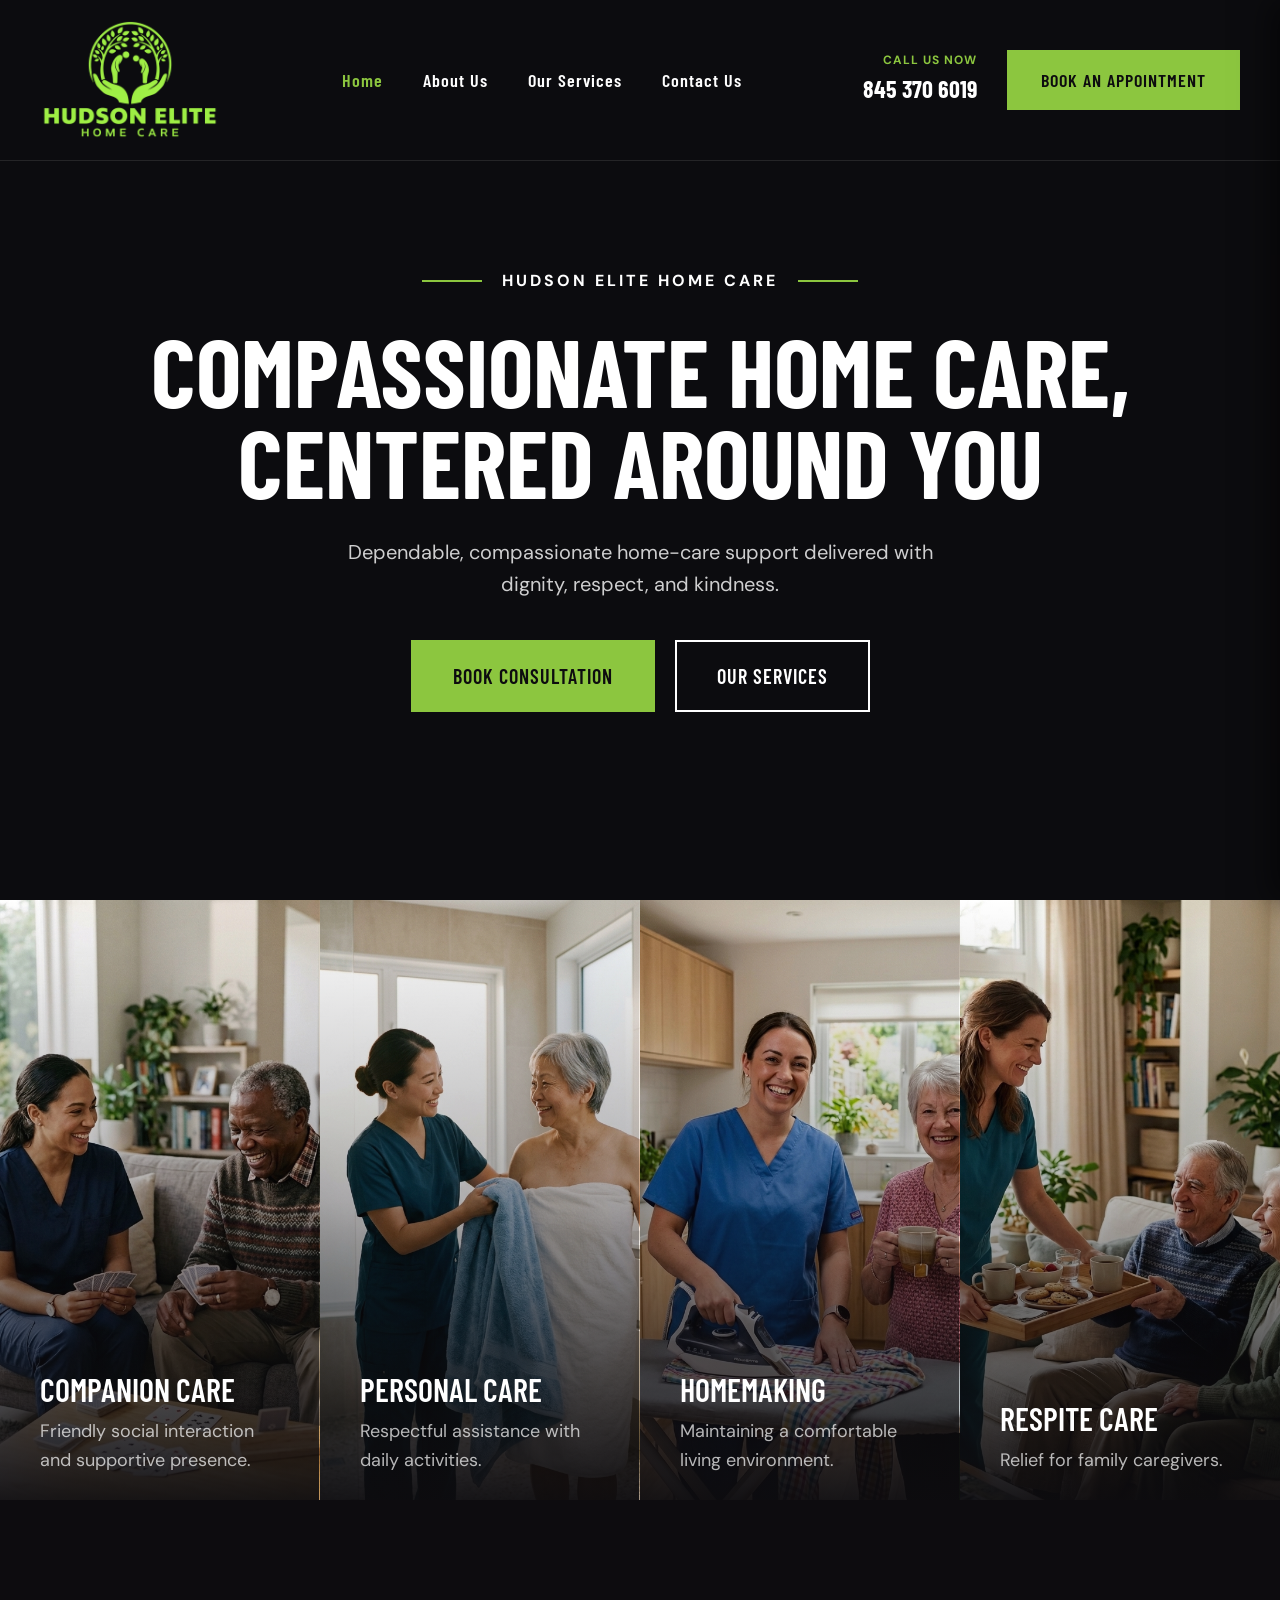
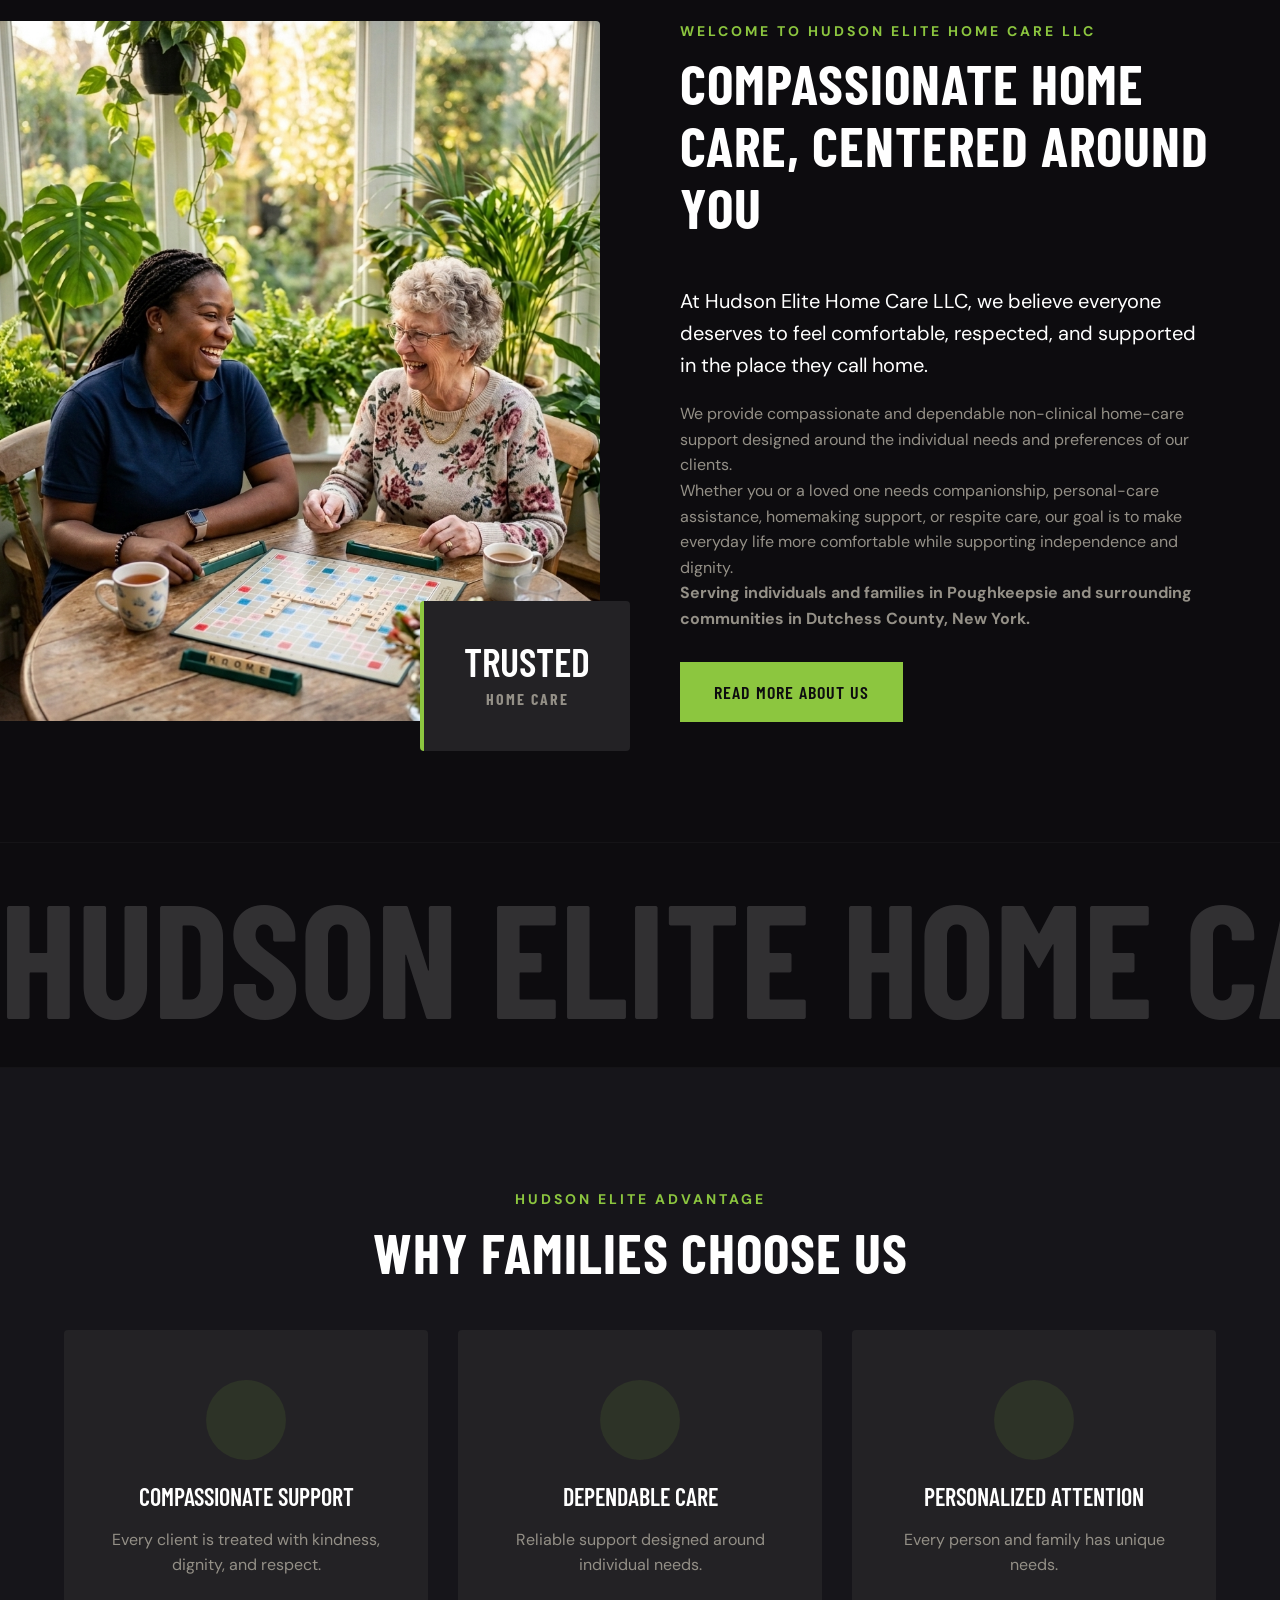
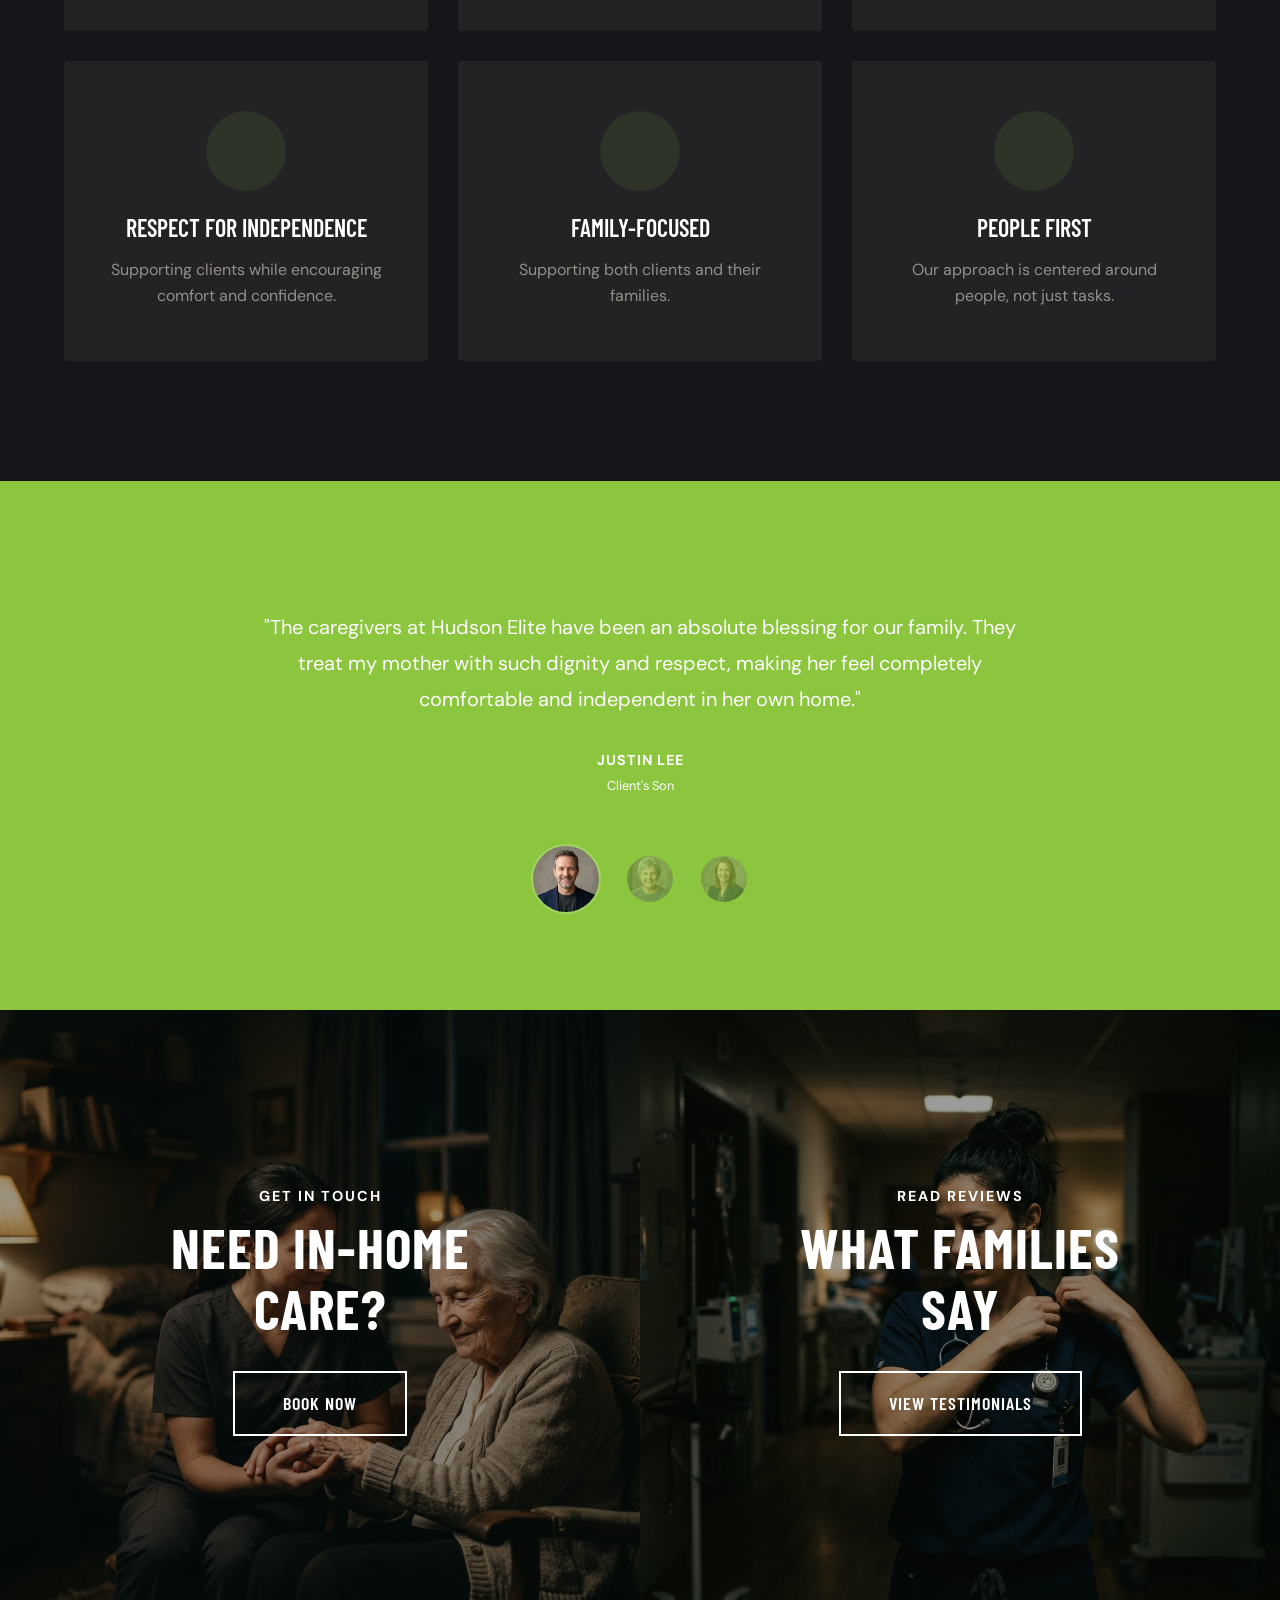
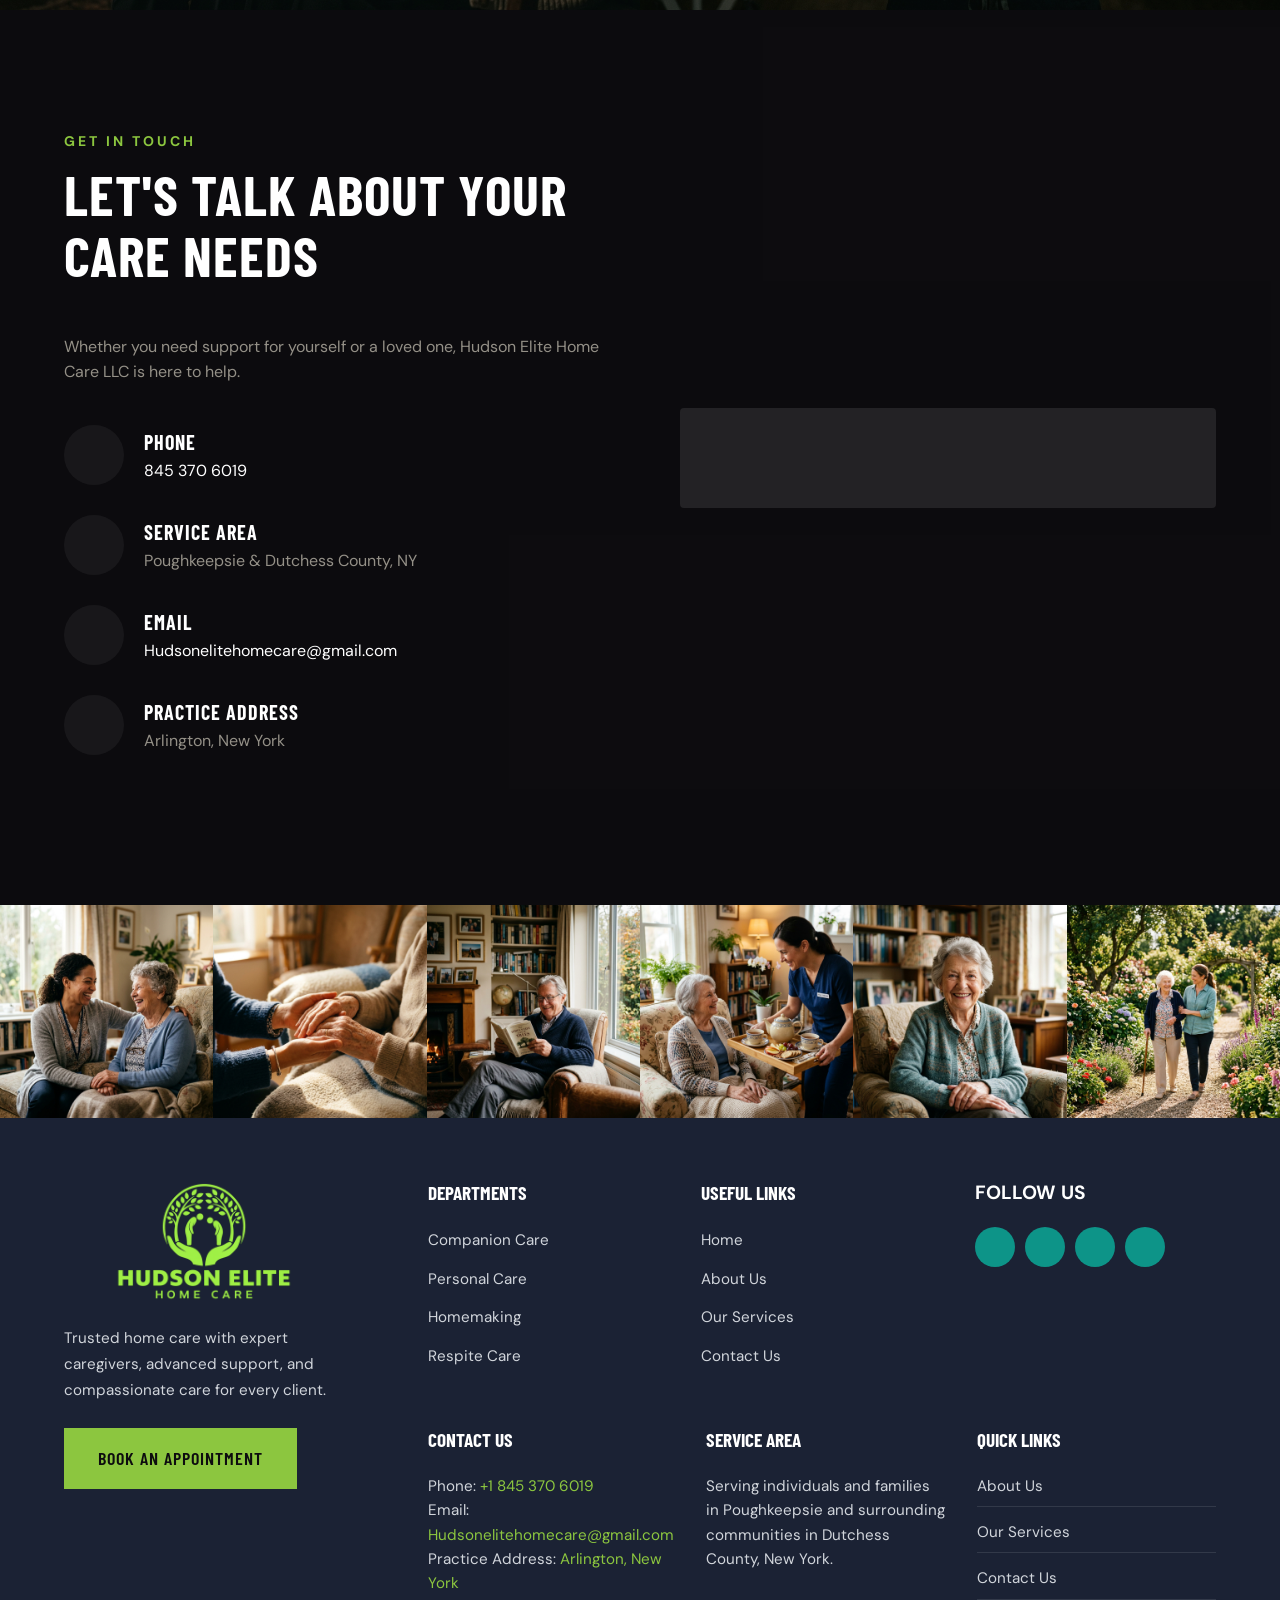
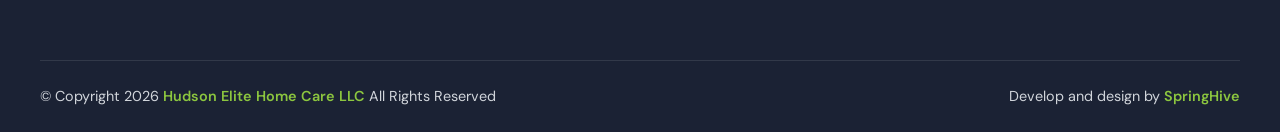
==== commit 95801822: "Update index.html" ====
--- a/index.html
+++ b/index.html
@@ -317,7 +317,7 @@
                         <i class="fi fi-rr-envelope text-accent"></i>
                         <div>
                             <strong>EMAIL</strong>
-                            <a href="mailto:HudsonElitehomecare@gmail.com">HudsonElitehomecare@gmail.com</a>
+                            <a href="mailto:Hudsonelitehomecare@gmail.com">Hudsonelitehomecare@gmail.com</a>
                         </div>
                     </li>
                     <li>
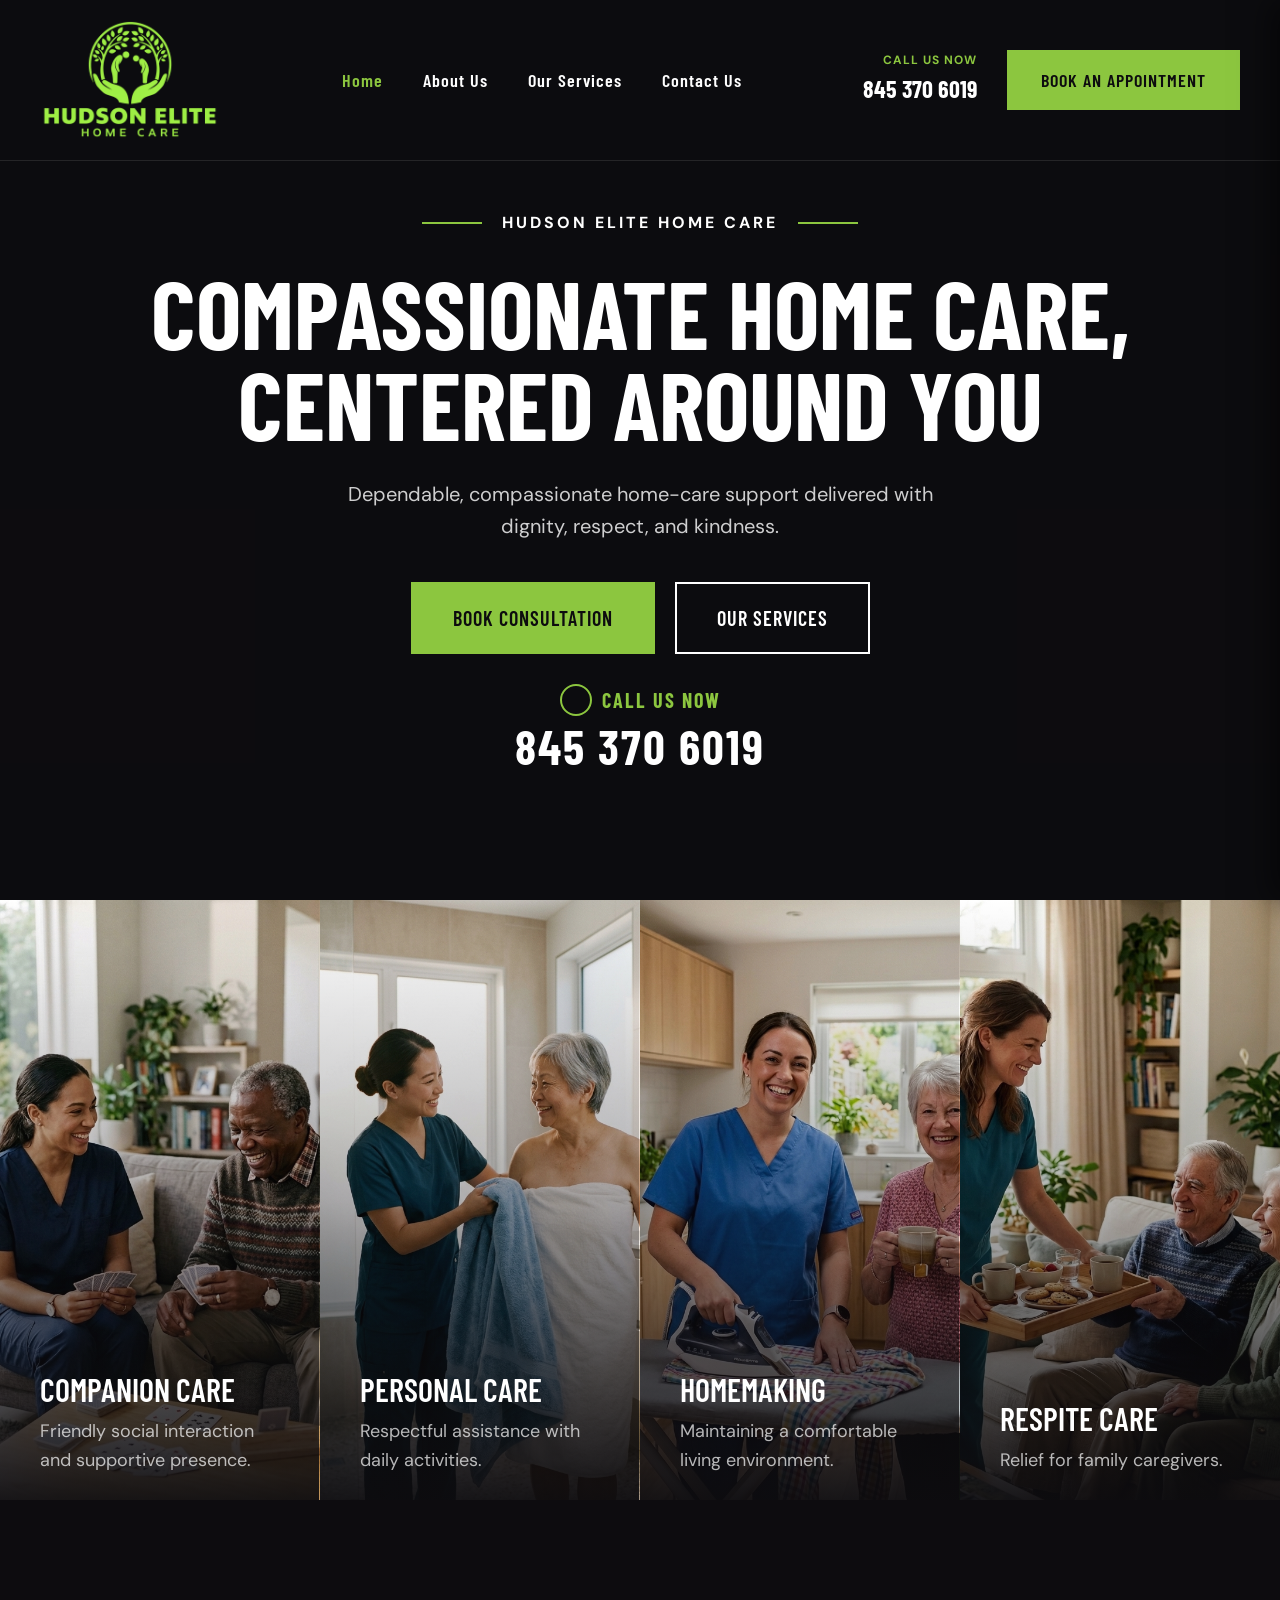
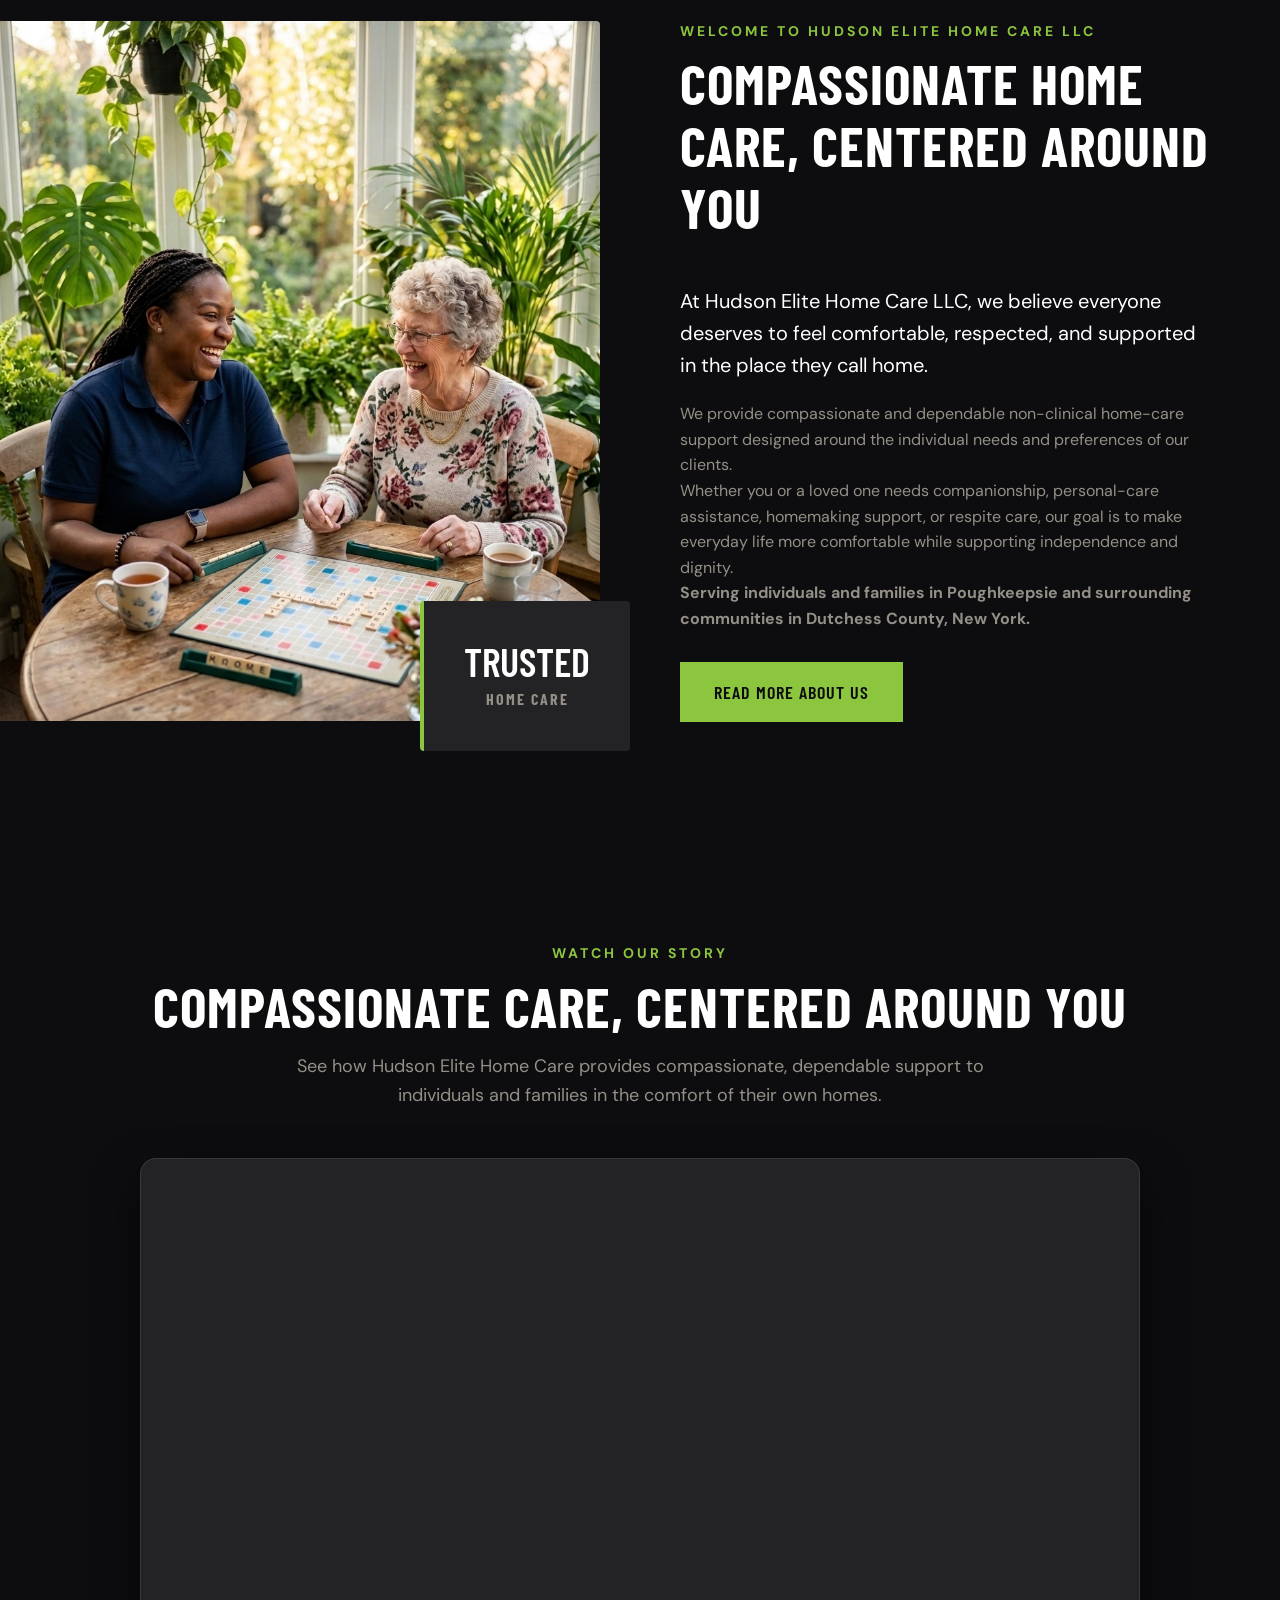
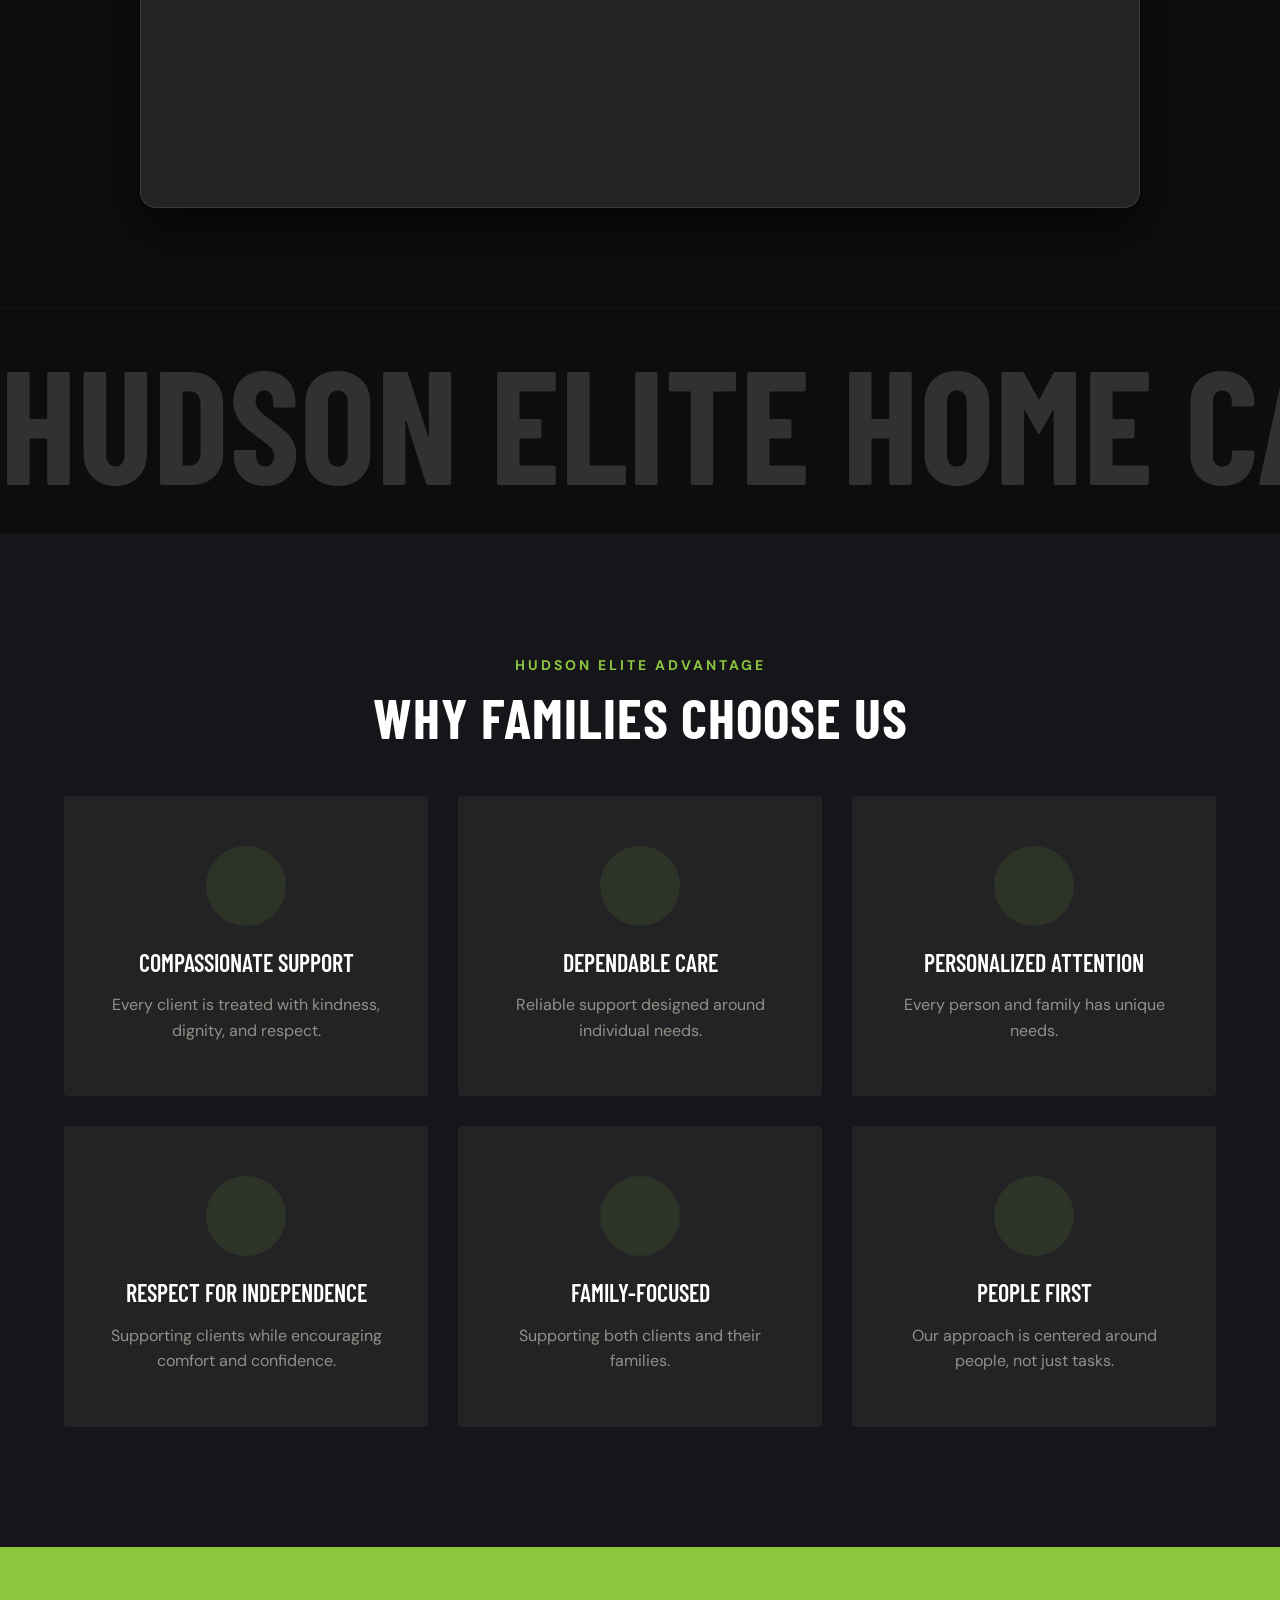
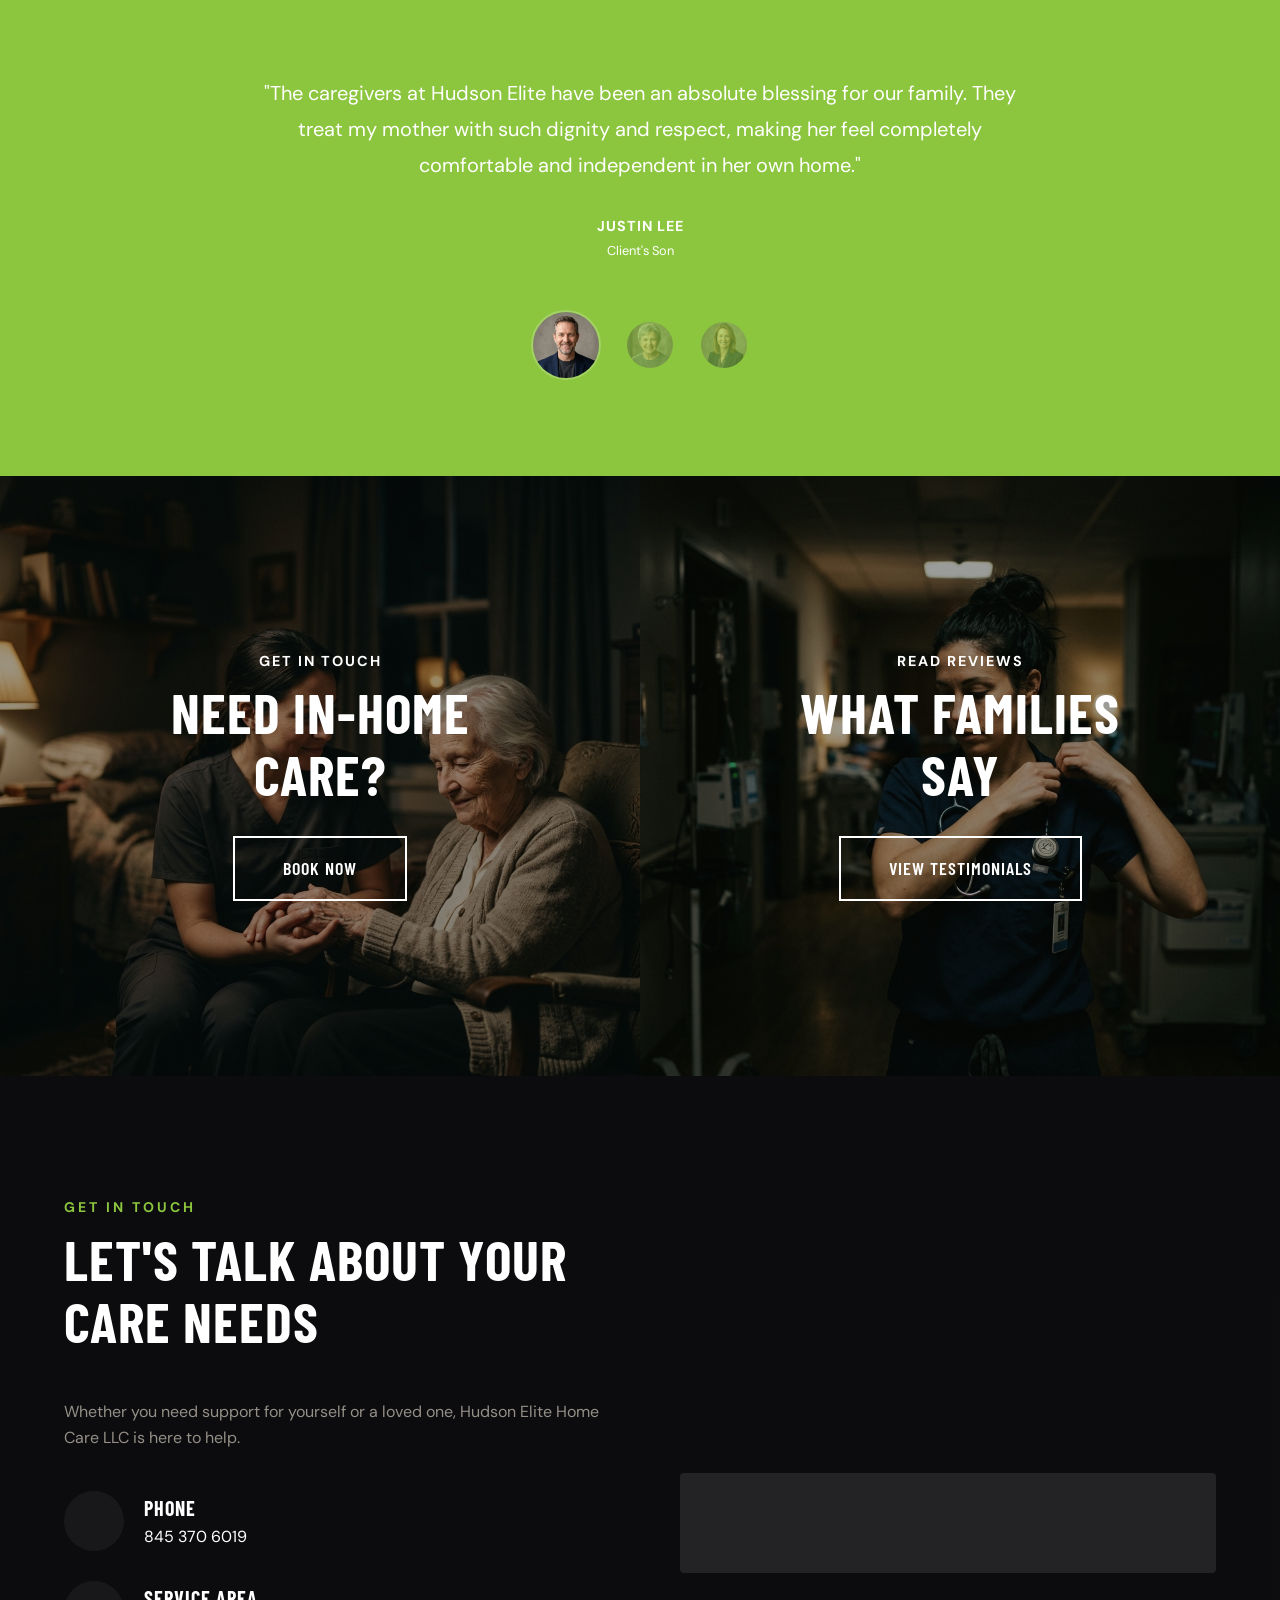
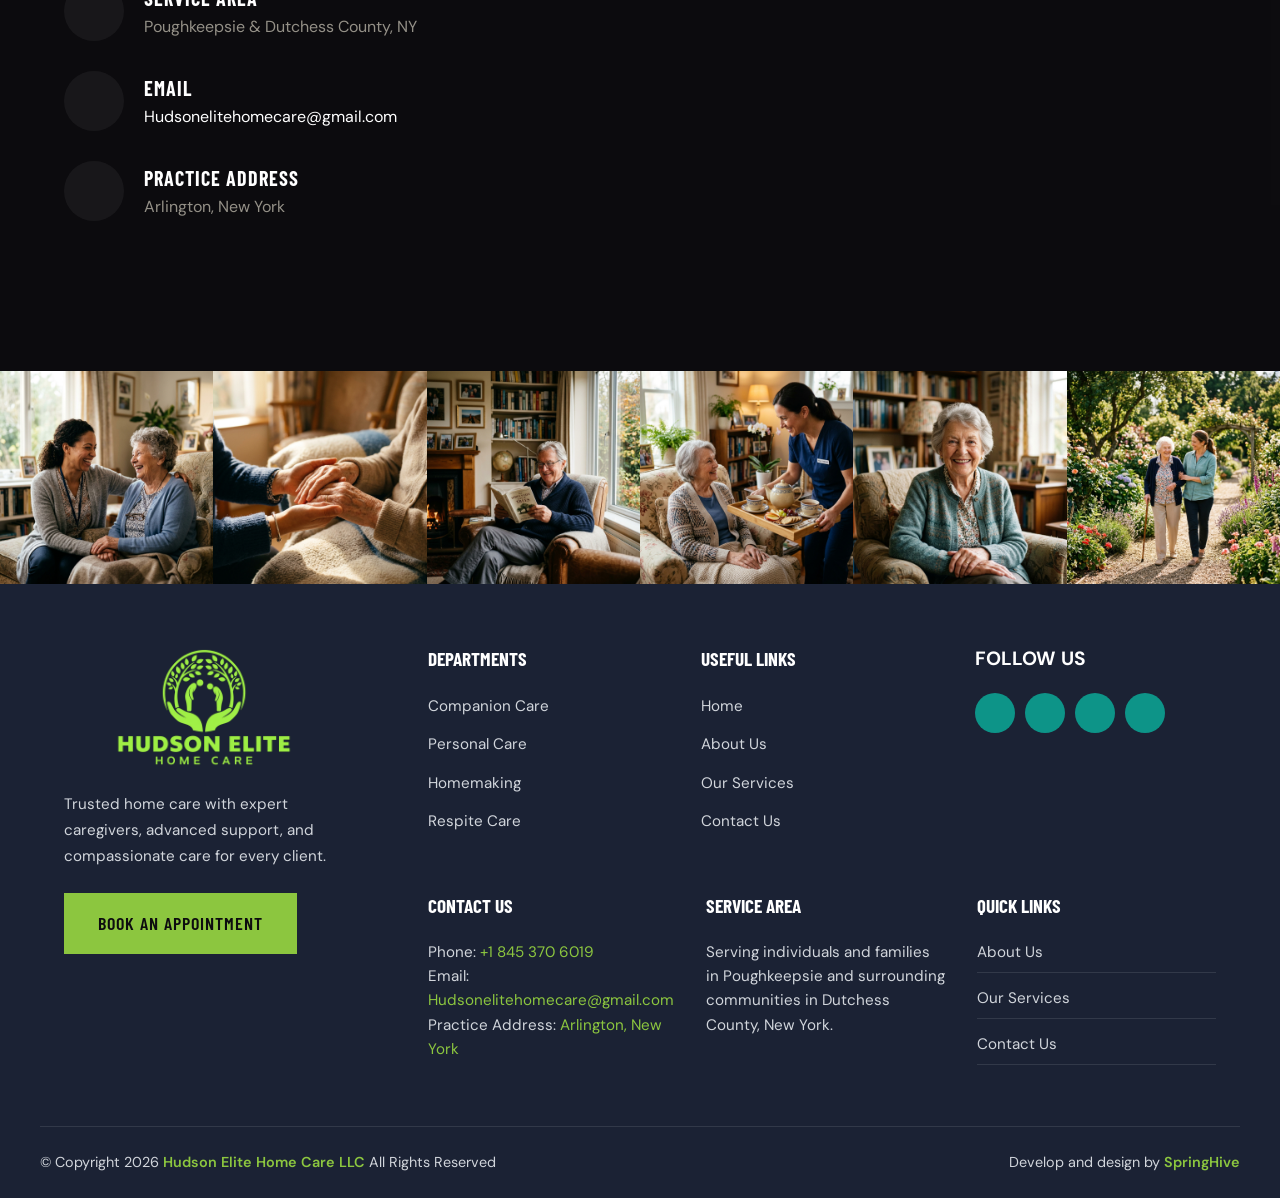
==== commit b436c366: "Add video promo section, hero call CTA, and video autoplay with unmuted audio" ====
--- a/index.html
+++ b/index.html
@@ -72,7 +72,7 @@
     <!-- 2. HERO SECTION (Dark Video Background) -->
     <section class="hero-section" id="home">
         <div class="hero-bg">
-            <video autoplay loop muted playsinline class="hero-video"
+            <video autoplay loop playsinline class="hero-video" id="heroVideo"
                 poster="https://images.unsplash.com/photo-1576765608535-5f04d1e3f289?ixlib=rb-4.0.3&auto=format&fit=crop&w=2000&q=80">
                 <source
                     src="https://assets.mixkit.co/videos/preview/mixkit-nurse-checking-on-senior-woman-in-wheelchair-10705-large.mp4"
@@ -94,6 +94,13 @@
             <div class="hero-btns">
                 <a href="book-appointment.html" class="btn btn-accent btn-large">BOOK CONSULTATION</a>
                 <a href="services.html" class="btn btn-outline btn-large">OUR SERVICES</a>
+            </div>
+            <div class="hero-call-cta">
+                <div class="hero-call-label">
+                    <span class="hero-call-icon"><i class="fi fi-rr-phone-call"></i></span>
+                    <span>CALL US NOW</span>
+                </div>
+                <a href="tel:8453706019" class="hero-call-number">845 370 6019</a>
             </div>
         </div>
     </section>
@@ -166,6 +173,27 @@
             </div>
         </div>
     </section>
+
+    <!-- VIDEO PROMOTION SECTION -->
+    <section class="video-promo-section" id="video-promotion">
+        <div class="container text-center">
+            <div class="section-heading text-center">
+                <span class="subheading text-accent">WATCH OUR STORY</span>
+                <h2>COMPASSIONATE CARE, CENTERED AROUND YOU</h2>
+                <p class="video-promo-desc">See how Hudson Elite Home Care provides compassionate, dependable support to individuals and families in the comfort of their own homes.</p>
+            </div>
+            <div class="video-wrapper">
+                <iframe 
+                    src="https://player.vimeo.com/video/1223205420?autoplay=1&amp;muted=0&amp;autopause=0&amp;badge=0&amp;player_id=0&amp;app_id=58479" 
+                    frameborder="0" 
+                    allow="autoplay; fullscreen; picture-in-picture; clipboard-write; encrypted-media" 
+                    title="Hudson Elite Home Care - Watch Our Story" 
+                    allowfullscreen>
+                </iframe>
+            </div>
+        </div>
+    </section>
+
 
     <!-- STANDALONE MARQUEE -->
     <section class="marquee-standalone-section">
@@ -429,6 +457,7 @@
         </div>
     </footer>
 
+    <script src="https://player.vimeo.com/api/player.js"></script>
     <script src="script.js"></script>
 </body>
 
--- a/styles.css
+++ b/styles.css
@@ -301,6 +301,58 @@
     gap: 20px;
 }
 
+/* HERO CALL US CTA */
+.hero-call-cta {
+    margin-top: 30px;
+    display: flex;
+    flex-direction: column;
+    align-items: center;
+    justify-content: center;
+    text-align: center;
+    gap: 6px;
+}
+
+.hero-call-label {
+    display: inline-flex;
+    align-items: center;
+    gap: 10px;
+    font-family: var(--font-heading);
+    font-size: 1.25rem;
+    font-weight: 700;
+    letter-spacing: 2px;
+    color: var(--color-accent);
+    text-transform: uppercase;
+}
+
+.hero-call-icon {
+    width: 32px;
+    height: 32px;
+    border: 2px solid var(--color-accent);
+    border-radius: 50%;
+    display: inline-flex;
+    align-items: center;
+    justify-content: center;
+    font-size: 0.95rem;
+    color: var(--color-accent);
+}
+
+.hero-call-number {
+    font-family: var(--font-heading);
+    font-size: 3rem;
+    font-weight: 700;
+    letter-spacing: 2px;
+    color: #ffffff;
+    line-height: 1;
+    text-decoration: none;
+    transition: var(--transition);
+    display: inline-block;
+}
+
+.hero-call-number:hover {
+    color: var(--color-accent);
+    transform: scale(1.02);
+}
+
 /* 3. SERVICES (Edge-to-Edge) */
 .services-grid-section {
     display: grid;
@@ -468,6 +520,56 @@
 
 .mv-block h4 { margin-bottom: 10px; }
 
+
+/* VIDEO PROMOTION SECTION */
+.video-promo-section {
+    padding: 100px 0;
+    background-color: var(--bg-main);
+    position: relative;
+}
+
+.video-promo-desc {
+    max-width: 760px;
+    margin: 15px auto 0;
+    font-size: 1.125rem;
+    color: var(--text-muted);
+    line-height: 1.6;
+}
+
+.video-wrapper {
+    position: relative;
+    width: 100%;
+    max-width: 1000px;
+    margin: 40px auto 0;
+    padding-top: 56.25%; /* 16:9 Aspect Ratio */
+    border-radius: 16px;
+    overflow: hidden;
+    box-shadow: 0 20px 45px rgba(0, 0, 0, 0.6);
+    border: 1px solid rgba(255, 255, 255, 0.1);
+    background-color: var(--bg-tertiary);
+}
+
+.video-wrapper iframe {
+    position: absolute;
+    top: 0;
+    left: 0;
+    width: 100%;
+    height: 100%;
+    border: 0;
+}
+
+@media (max-width: 768px) {
+    .video-promo-section {
+        padding: 70px 0;
+    }
+    .video-wrapper {
+        margin-top: 30px;
+        border-radius: 12px;
+    }
+    .video-promo-desc {
+        font-size: 1rem;
+    }
+}
 
 /* 5. WHY CHOOSE US */
 .why-choose-section {
@@ -1484,6 +1586,36 @@
     margin-bottom: 10px;
 }
 
+@media (max-width: 1200px) {
+    .hero-title {
+        font-size: 4.75rem;
+    }
+    .hero-call-number {
+        font-size: 2rem;
+    }
+}
+
+@media (max-width: 992px) {
+    .hero-section {
+        min-height: 750px;
+        padding: 100px 0 60px;
+    }
+    .hero-title {
+        font-size: 3.75rem;
+        margin-bottom: 24px;
+    }
+    .hero-desc {
+        font-size: 1.125rem;
+        margin-bottom: 30px;
+    }
+    .hero-call-cta {
+        margin-top: 22px;
+    }
+    .hero-call-number {
+        font-size: 1.875rem;
+    }
+}
+
 @media (max-width: 860px) {
     .site-header {
         padding: 12px 0;
@@ -1511,6 +1643,46 @@
     }
 }
 
+@media (max-width: 768px) {
+    .hero-section {
+        min-height: 680px;
+        height: auto;
+        padding: 120px 0 60px;
+    }
+    .hero-title {
+        font-size: 3rem;
+        line-height: 1.05;
+        margin-bottom: 20px;
+    }
+    .hero-desc {
+        font-size: 1rem;
+        margin-bottom: 24px;
+    }
+    .hero-btns {
+        flex-direction: column;
+        align-items: center;
+        width: 100%;
+        max-width: 320px;
+        margin: 0 auto;
+        gap: 12px;
+    }
+    .hero-btns .btn {
+        width: 100%;
+        text-align: center;
+        padding: 14px 24px;
+    }
+    .hero-call-cta {
+        margin-top: 22px;
+    }
+    .hero-call-label {
+        font-size: 0.825rem;
+        letter-spacing: 1.8px;
+    }
+    .hero-call-number {
+        font-size: 1.75rem;
+    }
+}
+
 @media (max-width: 480px) {
     .site-logo {
         height: 48px;
@@ -1518,9 +1690,52 @@
     .header-action .btn {
         display: none !important;
     }
+    .hero-section {
+        min-height: 560px;
+        height: auto;
+        padding: 90px 0 40px;
+    }
+    .hero-subtitle-block {
+        margin-bottom: 20px;
+        gap: 10px;
+    }
+    .hero-subtitle-block .line {
+        width: 30px;
+    }
+    .hero-badge {
+        font-size: 0.775rem;
+        letter-spacing: 1.5px;
+    }
     .hero-title {
         font-size: 2.25rem !important;
-        line-height: 1.25 !important;
+        line-height: 1.15 !important;
+        margin-bottom: 16px;
+    }
+    .hero-desc {
+        font-size: 0.95rem;
+        margin-bottom: 20px;
+    }
+    .hero-btns {
+        max-width: 280px;
+        gap: 10px;
+    }
+    .hero-btns .btn {
+        padding: 12px 20px;
+        font-size: 0.9rem;
+    }
+    .hero-call-cta {
+        margin-top: 18px;
+    }
+    .hero-call-label {
+        font-size: 0.775rem;
+        letter-spacing: 1.5px;
+    }
+    .hero-call-label i {
+        font-size: 0.95rem;
+    }
+    .hero-call-number {
+        font-size: 1.5rem;
+        letter-spacing: 1px;
     }
     .page-hero h1 {
         font-size: 2.5rem !important;
